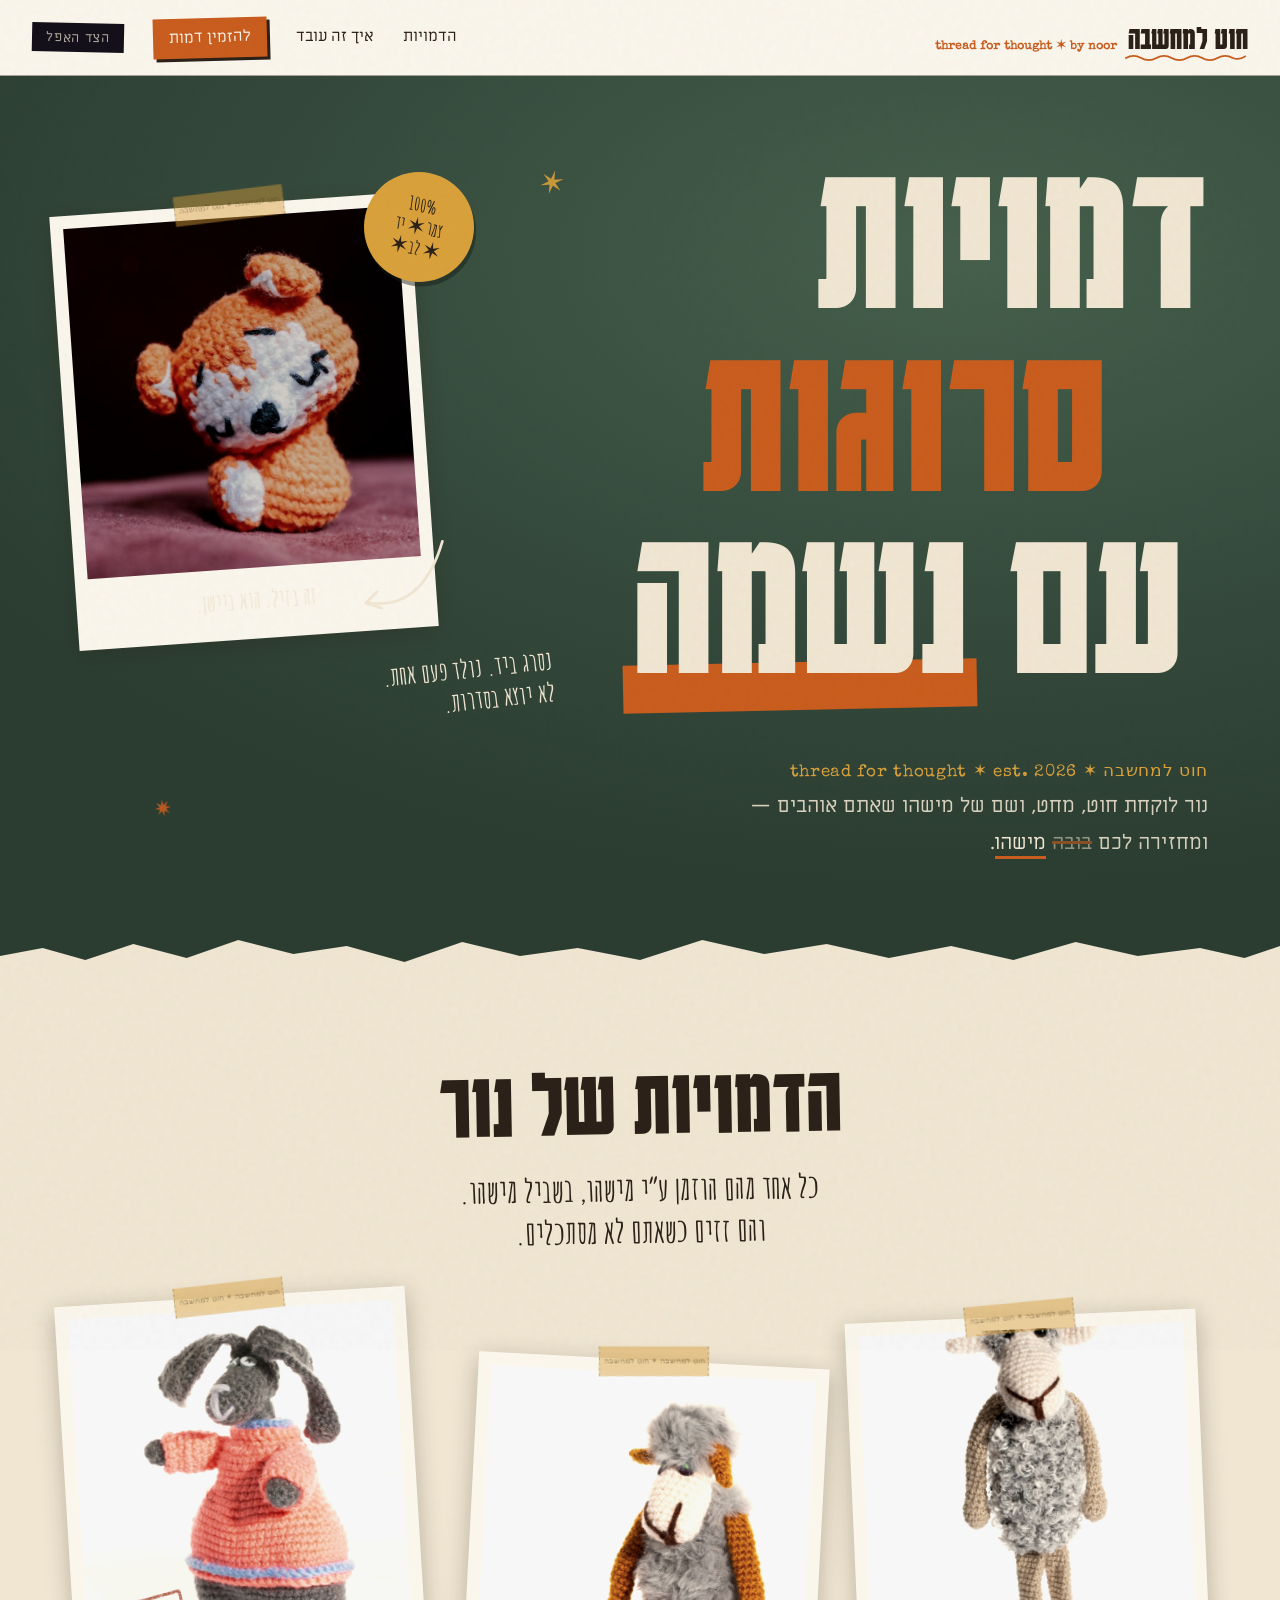
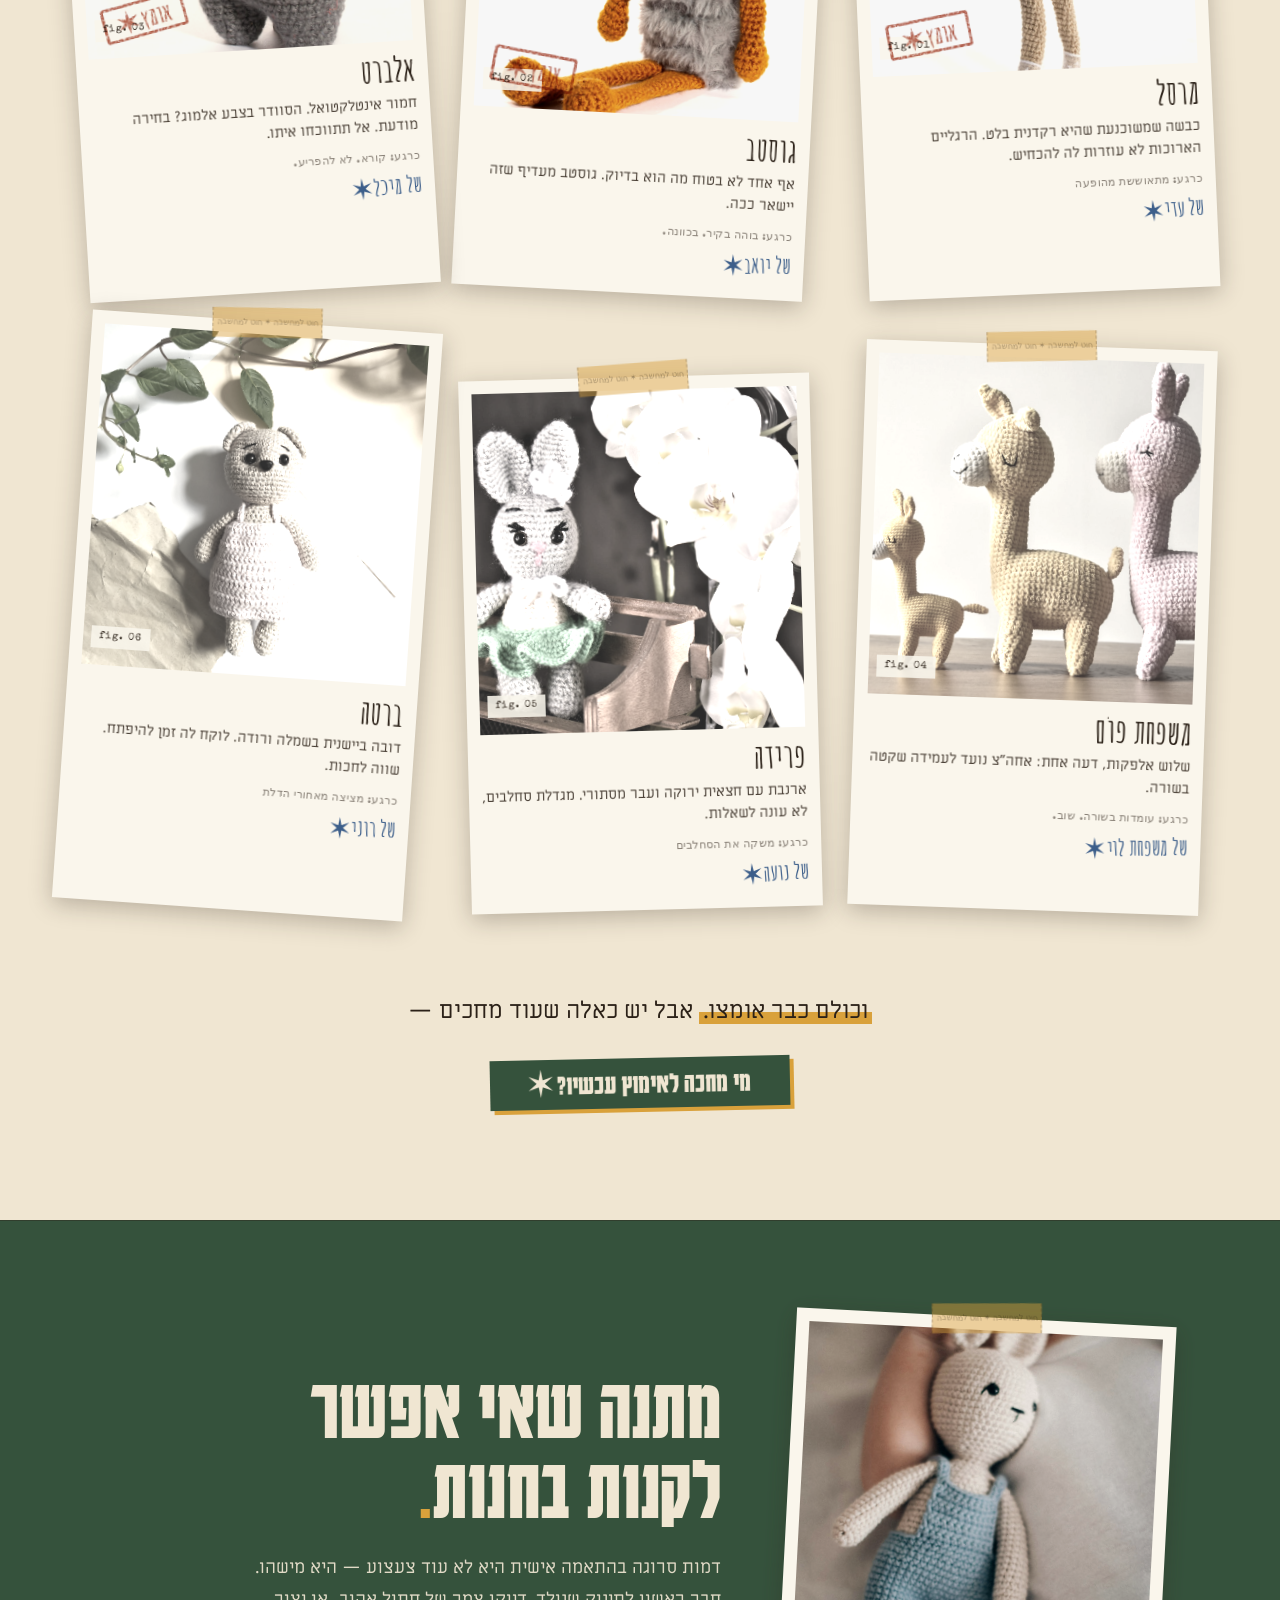
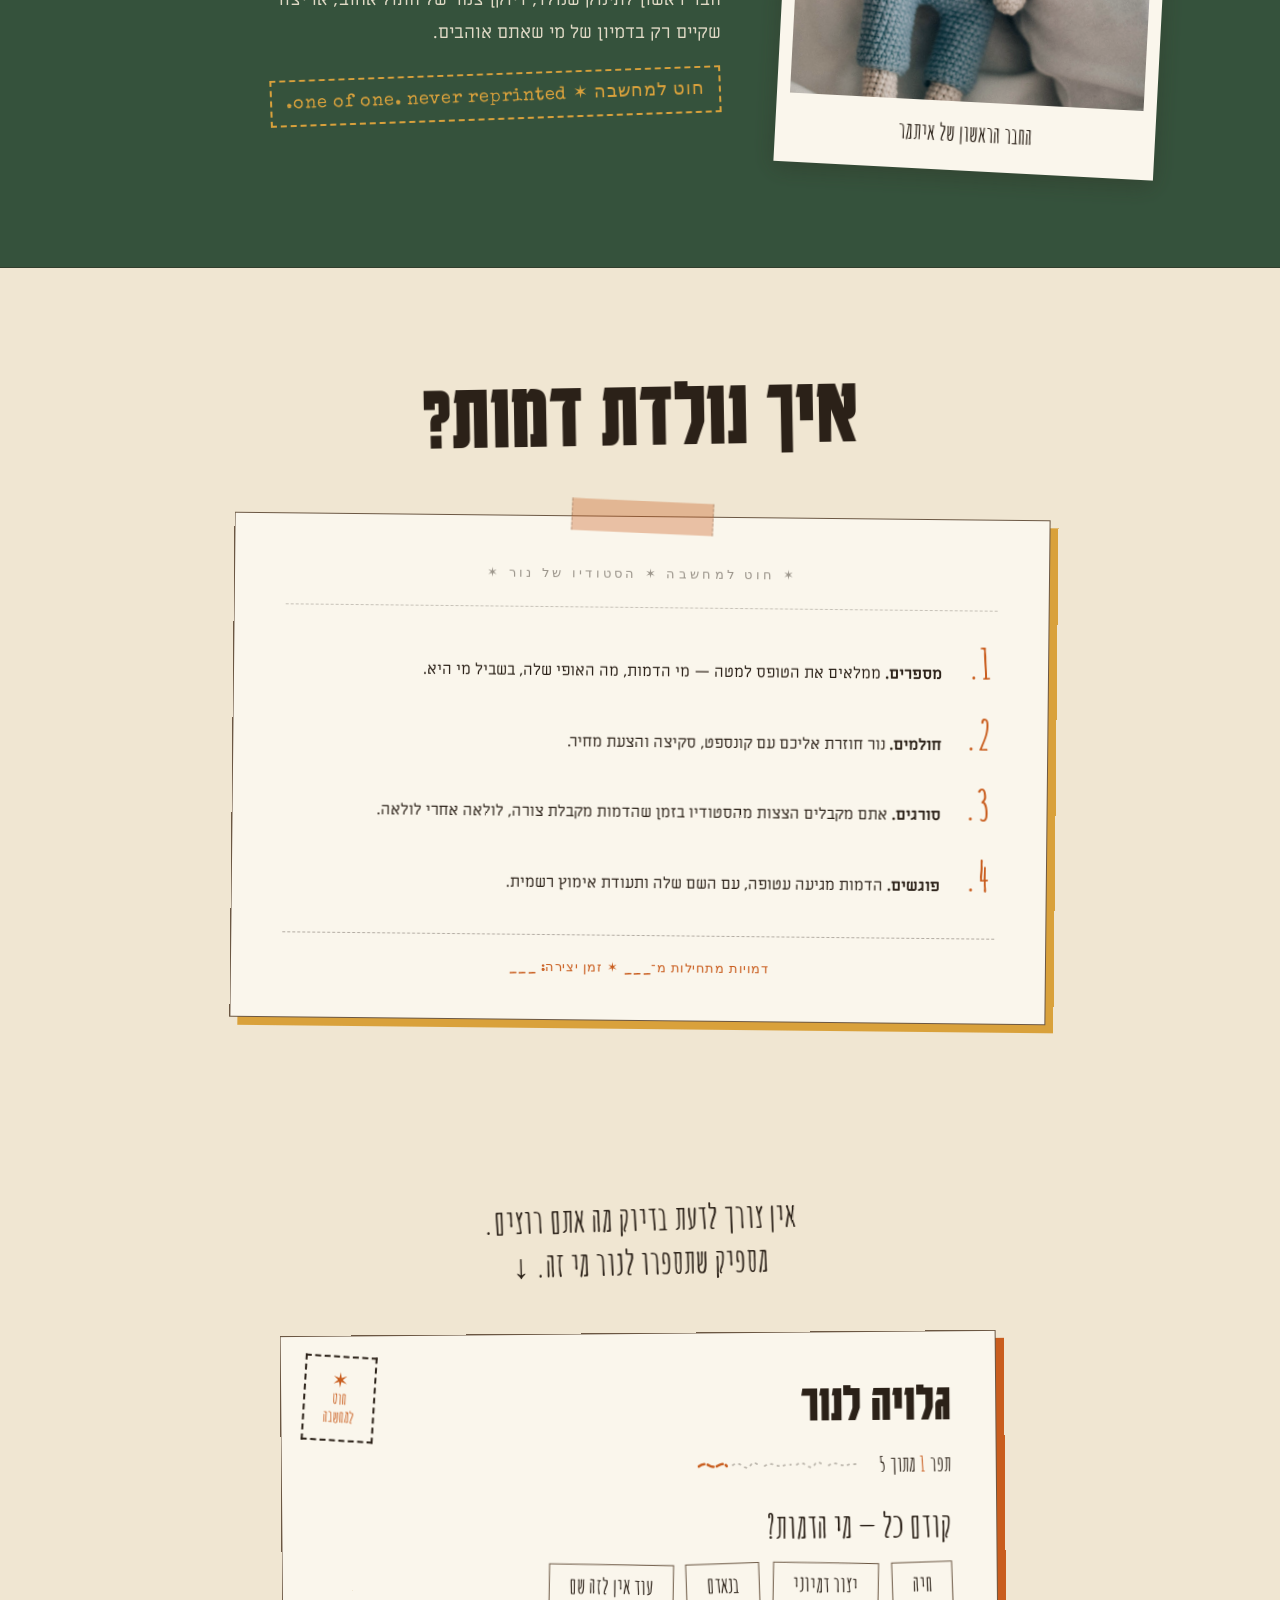
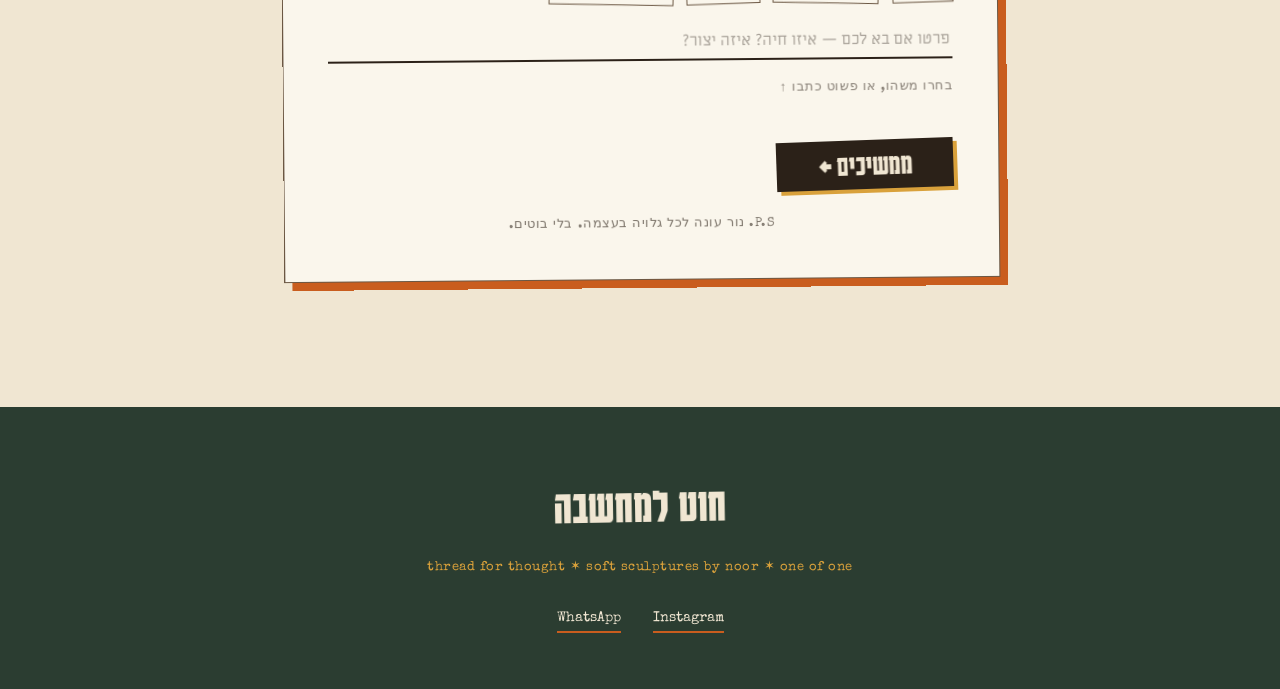
==== index.html @ 96e0bf55 "הצד האפל של נור: עמוד dark.html + שער גיל + טופס החוזה + תמיכה בממשק העריכה" ====
<!DOCTYPE html>
<html lang="he" dir="rtl">
<head>
  <meta charset="UTF-8">
  <meta name="viewport" content="width=device-width, initial-scale=1.0">
  <title>חוט למחשבה ✶ דמויות סרוגות עם נשמה, מאת נור</title>
  <meta name="description" content="חוט למחשבה — הסטודיו של נור. דמויות סרוגות בהתאמה אישית; כל דמות נולדת פעם אחת בלבד.">
  <link rel="preconnect" href="https://fonts.googleapis.com">
  <link rel="preconnect" href="https://fonts.gstatic.com" crossorigin>
  <link href="https://fonts.googleapis.com/css2?family=Karantina:wght@300;400;700&family=Amatic+SC:wght@400;700&family=Miriam+Libre:wght@400;700&family=Special+Elite&display=swap" rel="stylesheet">
  <link rel="stylesheet" href="assets/css/style.css">
</head>
<body>
  <div class="grain" aria-hidden="true"></div>

  <!-- ================= NAV ================= -->
  <header class="nav">
    <a class="nav__logo" href="#top">
      <span class="nav__logo-he">חוט למחשבה
        <svg class="nav__thread" viewBox="0 0 130 12" preserveAspectRatio="none" aria-hidden="true">
          <path d="M2,6 Q10,1 18,6 T34,6 T50,6 T66,6 T82,6 T98,6 T114,6 Q121,9 127,4" fill="none"/>
        </svg>
      </span>
      <span class="nav__logo-en">thread for thought ✶ by noor</span>
    </a>
    <nav class="nav__links">
      <a href="#characters">הדמויות</a>
      <a href="#process">איך זה עובד</a>
      <a href="#create" class="nav__cta">להזמין דמות</a>
      <button class="nav__darkside" type="button" id="darkOpen" title="הצד האפל">הצד האפל</button>
    </nav>
  </header>

  <!-- ================= HERO ================= -->
  <section class="hero" id="top">
    <h1 class="hero__title">
      <span class="hero__line1">דמויות</span>
      <span class="hero__line2">סרוגות</span>
      <span class="hero__line3">עם <mark>נשמה</mark></span>
    </h1>

    <figure class="polaroid hero__polaroid" style="--r:-4deg">
      <span class="tape" aria-hidden="true"></span>
      <img src="assets/img/hero-main.jpg" alt="יצור סרוג כתום על רקע כהה">
      <span class="bubble hand">אל תגידו לנור שזזתי.</span>
      <figcaption class="hand">זה בזיל. הוא ביישן.</figcaption>
    </figure>

    <svg class="hero__arrow" viewBox="0 0 120 90" aria-hidden="true">
      <path d="M8,10 C30,55 60,75 100,62" fill="none"/>
      <path d="M88,52 L102,62 L86,70" fill="none"/>
    </svg>

    <p class="hero__note hand">נסרג ביד. נולד פעם אחת.<br>לא יוצא בסדרות.</p>

    <div class="sticker hero__sticker" aria-hidden="true">100%<br>צמר ✶ יד<br>✶ לב ✶</div>

    <span class="hero__star hero__star--1" aria-hidden="true">✶</span>
    <span class="hero__star hero__star--2" aria-hidden="true">✷</span>

    <p class="hero__manifest">
      <span class="typewriter">חוט למחשבה ✶ thread for thought ✶ est. 2026</span><br>
      נור לוקחת חוט, מחט, ושם של מישהו שאתם אוהבים —<br>
      ומחזירה לכם <s>בובה</s> <em>מישהו</em>.
    </p>

    <svg class="tear" viewBox="0 0 1440 44" preserveAspectRatio="none" aria-hidden="true">
      <path d="M0,44 L0,26 L48,18 L96,30 L150,14 L210,28 L268,10 L330,24 L390,16 L455,32 L520,12 L585,26 L650,18 L720,30 L790,10 L860,24 L930,14 L1000,28 L1070,16 L1140,30 L1210,12 L1280,26 L1350,18 L1400,28 L1440,16 L1440,44 Z" fill="#f0e6d2"/>
    </svg>
  </section>

  <!-- ================= CHARACTERS ================= -->
  <section class="characters" id="characters">
    <h2 class="characters__title">הדמויות של נור</h2>
    <p class="characters__intro hand">
      כל אחד מהם הוזמן ע״י מישהו, בשביל מישהו.<br>והם זזים כשאתם לא מסתכלים.
    </p>

    <div class="scrapbook" id="scrapbook"></div>

    <p class="characters__outro">
      <span class="scribble">וכולם כבר אומצו.</span> אבל יש כאלה שעוד מחכים —
    </p>
    <div class="characters__adopt-wrap">
      <button class="adopt-open" type="button" id="adoptOpen">מי מחכה לאימוץ עכשיו? ✶</button>
    </div>
  </section>

  <!-- ================= WAITING FOR ADOPTION ================= -->
  <div class="adopt" id="adoptModal" hidden>
    <div class="adopt__backdrop" data-close></div>
    <div class="adopt__panel">
      <button class="adopt__close typewriter" type="button" data-close>✕ סגירה</button>
      <h2 class="adopt__title">מחכים לאימוץ</h2>
      <p class="adopt__sub hand">שלושה שעדיין ישנים בסטודיו של נור.<br>כל אחד מחכה לשם שייכתב עליו בעט כחול.</p>

      <div class="adopt__grid" id="adoptGrid"></div>
      <p class="adopt__ps typewriter">האימוץ דרך וואטסאפ — נור תספר לכם הכל על מי שבחרתם.</p>
    </div>
  </div>

  <!-- ================= WHY / GREEN BLOCK ================= -->
  <section class="why">
    <div class="why__inner">
      <figure class="polaroid why__polaroid" style="--r:3deg">
        <span class="tape" aria-hidden="true"></span>
        <img src="assets/img/char-06-rabbit-baby.jpg" alt="ארנב סרוג לצד תינוק" loading="lazy">
        <figcaption class="hand">החבר הראשון של איתמר</figcaption>
      </figure>
      <div class="why__text">
        <h2>מתנה שאי אפשר<br>לקנות בחנות<span class="why__period">.</span></h2>
        <p>
          דמות סרוגה בהתאמה אישית היא לא עוד צעצוע — היא מישהו.
          חבר ראשון לתינוק שנולד, דיוקן צמר של חתול אהוב,
          או יצור שקיים רק בדמיון של מי שאתם אוהבים.
        </p>
        <p class="typewriter why__stamp">חוט למחשבה ✶ one of one. never reprinted.</p>
      </div>
    </div>
  </section>

  <!-- ================= PROCESS ================= -->
  <section class="process" id="process">
    <h2 class="process__title">איך נולדת דמות<span class="scribble-under">?</span></h2>

    <div class="note">
      <span class="note__brand typewriter">✶ חוט למחשבה ✶ הסטודיו של נור ✶</span>
      <ol class="note__list">
        <li>
          <span class="note__num hand">1.</span>
          <div><strong>מספרים.</strong> ממלאים את הטופס למטה — מי הדמות, מה האופי שלה, בשביל מי היא.</div>
        </li>
        <li>
          <span class="note__num hand">2.</span>
          <div><strong>חולמים.</strong> נור חוזרת אליכם עם קונספט, סקיצה והצעת מחיר.</div>
        </li>
        <li>
          <span class="note__num hand">3.</span>
          <div><strong>סורגים.</strong> אתם מקבלים הצצות מהסטודיו בזמן שהדמות מקבלת צורה, לולאה אחרי לולאה.</div>
        </li>
        <li>
          <span class="note__num hand">4.</span>
          <div><strong>פוגשים.</strong> הדמות מגיעה עטופה, עם השם שלה ותעודת אימוץ רשמית.</div>
        </li>
      </ol>
      <!-- TODO: לאשר מול נור — מחיר התחלתי, זמן יצירה -->
      <p class="note__footer typewriter">דמויות מתחילות מ־<strong id="priceFrom">___</strong> ✶ זמן יצירה: <strong id="leadTime">___</strong></p>
    </div>
  </section>

  <!-- ================= CREATE / POSTCARD FORM ================= -->
  <section class="create" id="create">
    <p class="create__intro hand">אין צורך לדעת בדיוק מה אתם רוצים.<br>מספיק שתספרו לנור מי זה. ↓</p>

    <form class="postcard" name="custom-order" id="orderForm">
      <div class="postcard__stamp" aria-hidden="true">✶<br>חוט<br>למחשבה</div>
      <h2 class="postcard__title">גלויה לנור</h2>

      <div class="postcard__progress">
        <span class="postcard__steplabel hand">תפר <b id="stepNum">1</b> מתוך 5</span>
        <svg class="seam" id="seam" viewBox="0 0 170 14" aria-hidden="true">
          <path class="done" d="M6,8 Q11,4 16,7 T26,7 T34,8"/>
          <path d="M40,7 Q45,4 50,8 T58,7 T66,8"/>
          <path d="M72,8 Q77,5 82,7 T90,8 T98,7"/>
          <path d="M104,7 Q109,4 114,8 T122,7 T130,8"/>
          <path d="M136,8 Q141,5 146,7 T154,8 T164,7"/>
        </svg>
      </div>

      <!-- step 1 -->
      <div class="step is-active" data-step="1">
        <h3 class="step__q hand">קודם כל — מי הדמות?</h3>
        <div class="chips" id="whoChips">
          <button type="button" class="chip" data-value="חיה">חיה</button>
          <button type="button" class="chip" data-value="יצור דמיוני">יצור דמיוני</button>
          <button type="button" class="chip" data-value="בנאדם">בנאדם</button>
          <button type="button" class="chip" data-value="עוד אין לזה שם">עוד אין לזה שם</button>
        </div>
        <input type="text" id="whoDetail" placeholder="פרטו אם בא לכם — איזו חיה? איזה יצור?">
        <p class="step__hint typewriter" id="hint1">בחרו משהו, או פשוט כתבו ↑</p>
      </div>

      <!-- step 2 -->
      <div class="step" data-step="2">
        <h3 class="step__q hand">עכשיו האופי. מה הסיפור שלה?</h3>
        <textarea id="character" rows="4" placeholder="למשל: ינשוף עם נדודי שינה שאוהב קפה קר. או: גרסת צמר של החתולה שלנו, כולל הכתם על האוזן."></textarea>
        <div class="weird">
          <label class="weird__label hand" for="weirdRange">מדד המוזרות: <output id="weirdOut">5</output>/10</label>
          <div class="weird__row">
            <span class="typewriter">שפויה לגמרי</span>
            <input type="range" id="weirdRange" min="1" max="10" value="5">
            <span class="typewriter">מוזרה להפליא</span>
          </div>
        </div>
        <p class="step__hint typewriter" id="hint2">שתי מילים מספיקות. נור תשאל את השאר.</p>
      </div>

      <!-- step 3 -->
      <div class="step" data-step="3">
        <h3 class="step__q hand">בשביל מי זה?</h3>
        <div class="chips" id="forChips">
          <button type="button" class="chip" data-value="מתנה">מתנה</button>
          <button type="button" class="chip" data-value="בשבילי">בשבילי</button>
          <button type="button" class="chip" data-value="לילד או ילדה">לילד.ה</button>
          <button type="button" class="chip" data-value="זה סוד">זה סוד ✶</button>
        </div>
        <label class="step__sublabel hand" for="deadline">יש תאריך יעד?</label>
        <input type="text" id="deadline" placeholder="יום הולדת? לידה מתקרבת? (לא חובה)">
      </div>

      <!-- step 4 -->
      <div class="step" data-step="4">
        <h3 class="step__q hand">ולפני שחותמים — מי אתם?</h3>
        <div class="postcard__row">
          <label class="step__sublabel hand" for="name">השם שלכם
            <input type="text" id="name" placeholder="...">
          </label>
          <label class="step__sublabel hand" for="contact">טלפון או אימייל
            <input type="text" id="contact" placeholder="...">
          </label>
        </div>
        <p class="step__hint typewriter" id="hint4">רק כדי שנור תדע למי לחזור.</p>
      </div>

      <!-- step 5 — the letter -->
      <div class="step" data-step="5">
        <h3 class="step__q hand">הנה הגלויה שלכם. מוכנה למשלוח:</h3>
        <blockquote class="letter hand" id="letter"></blockquote>
      </div>

      <div class="postcard__nav">
        <button type="button" class="postcard__back" id="backBtn" hidden>→ רגע, אחורה</button>
        <button type="submit" class="postcard__send" id="nextBtn">ממשיכים ←</button>
      </div>
      <p class="postcard__ps typewriter">P.S. נור עונה לכל גלויה בעצמה. בלי בוטים.</p>
    </form>
  </section>

  <!-- ================= FOOTER ================= -->
  <footer class="footer">
    <span class="footer__logo">חוט למחשבה</span>
    <p class="footer__line typewriter">thread for thought ✶ soft sculptures by noor ✶ one of one</p>
    <div class="footer__links">
      <!-- TODO: לעדכן קישור אינסטגרם אמיתי -->
      <a href="#" id="igLink" target="_blank" rel="noopener">Instagram</a>
      <a href="#" id="waLink" target="_blank" rel="noopener">WhatsApp</a>
    </div>
  </footer>

  <!-- ================= THE DARK GATE ================= -->
  <div class="gate" id="darkGate" hidden>
    <div class="gate__backdrop" data-gate-close></div>
    <div class="gate__card">
      <span class="gate__stamp hand" aria-hidden="true">אזהרה ✶</span>
      <h2 class="gate__title">הצד האפל של נור</h2>
      <p class="gate__text">מעבר לדלת הזאת, הבובות לא מחכות לאימוץ.<br>הן מחכות לכם.</p>
      <p class="gate__q typewriter">בני 18 ומעלה בלבד. מוכנים להיחשף?</p>
      <div class="gate__btns">
        <button class="gate__yes" type="button" id="gateYes">אני מעל 18. אני מוכנ.ה ✶</button>
        <button class="gate__no typewriter" type="button" data-gate-close>לא. תחזירו אותי לאור</button>
      </div>
    </div>
  </div>

  <script src="assets/data/content.js"></script>
  <script src="assets/js/main.js"></script>
</body>
</html>
---- assets/css/style.css ----
/* ============================================================
   נור ✶ NOOR — the studio scrapbook
   Aesthetic: recycled paper, polaroids + tape, handwriting,
   typewriter stamps, giant poster type. Nothing corporate.
   ============================================================ */

:root {
  --paper: #f0e6d2;        /* warm recycled paper */
  --paper-dark: #e6d9bf;
  --ink: #2b2118;          /* warm dark brown ink */
  --orange: #c95d1e;       /* burnt orange */
  --mustard: #d9a13b;
  --green: #35523c;        /* bottle green */
  --white: #faf6ec;        /* polaroid white */
  --night: #34493b;        /* deep bottle green — dark sections, no brown */
  --night-deep: #2b3d31;   /* edges of the dark */
  --ink-line: rgba(43, 33, 24, 0.4);  /* soft borders instead of hard ink */
  --stamp-red: #a8442e;    /* rubber stamp ink */

  --display: 'Karantina', cursive;       /* giant condensed poster type */
  --hand: 'Amatic SC', cursive;          /* handwriting (Hebrew!) */
  --body: 'Miriam Libre', serif;         /* literary body */
  --type: 'Special Elite', monospace;    /* typewriter (latin) */
}

* { margin: 0; padding: 0; box-sizing: border-box; }

html { scroll-behavior: smooth; overflow-x: clip; }

body {
  background: var(--paper);
  color: var(--ink);
  font-family: var(--body);
  line-height: 1.75;
  overflow-x: clip;
}

::selection { background: var(--mustard); color: var(--ink); }

img { display: block; max-width: 100%; }

/* paper grain over everything */
.grain {
  position: fixed; inset: -50%;
  z-index: 99; pointer-events: none;
  background-image: url("data:image/svg+xml,%3Csvg viewBox='0 0 300 300' xmlns='http://www.w3.org/2000/svg'%3E%3Cfilter id='n'%3E%3CfeTurbulence type='fractalNoise' baseFrequency='0.9' numOctaves='2'/%3E%3C/filter%3E%3Crect width='100%25' height='100%25' filter='url(%23n)' opacity='0.5'/%3E%3C/svg%3E");
  opacity: 0.10;
  mix-blend-mode: multiply;
}

/* ---------- type helpers ---------- */

.hand { font-family: var(--hand); font-weight: 700; }
.typewriter { font-family: var(--type); font-size: 0.82em; letter-spacing: 0.04em; }

.scribble { background: linear-gradient(transparent 55%, var(--mustard) 55%, var(--mustard) 92%, transparent 92%); padding: 0 0.15em; }

/* ---------- nav ---------- */

.nav {
  display: flex; justify-content: space-between; align-items: center;
  padding: 1.1rem 2rem;
  background: var(--white);
  border-bottom: 1.5px solid var(--ink-line);
  position: sticky; top: 0; z-index: 50;
}
.nav__logo {
  font-family: var(--display);
  font-weight: 700;
  font-size: 2.1rem;
  line-height: 1;
  color: var(--ink);
  text-decoration: none;
  display: flex; align-items: baseline; gap: 0.7rem;
}
.nav__logo-he { position: relative; display: inline-block; }
.nav__thread {
  /* a loose yarn thread under the name */
  position: absolute;
  right: 0; left: -4px;
  bottom: -9px;
  width: calc(100% + 4px); height: 10px;
}
.nav__thread path {
  stroke: var(--orange);
  stroke-width: 2;
  stroke-linecap: round;
}
.nav__logo-en {
  font-family: var(--type);
  font-size: 0.72rem;
  color: var(--orange);
}
.nav__links { display: flex; gap: 1.8rem; align-items: center; }
.nav__links a {
  color: var(--ink); text-decoration: none;
  font-size: 1rem;
  border-bottom: 2px solid transparent;
}
.nav__links a:hover { border-bottom-color: var(--orange); }
.nav__cta {
  background: var(--orange);
  color: var(--white) !important;
  padding: 0.3rem 1rem;
  transform: rotate(-1.5deg);
  box-shadow: 3px 3px 0 var(--ink);
  transition: transform 0.15s, box-shadow 0.15s;
}
.nav__cta:hover {
  transform: rotate(-1.5deg) translate(-2px, -2px);
  box-shadow: 5px 5px 0 var(--ink);
  border-bottom-color: transparent !important;
}

/* the door to the dark side — quiet, but you notice it */
.nav__darkside {
  font-family: var(--body);
  font-size: 0.85rem;
  background: #14101a;
  color: rgba(207, 199, 184, 0.85);
  border: none;
  padding: 0.35rem 0.9rem;
  cursor: pointer;
  transform: rotate(1.2deg);
  letter-spacing: 0.05em;
  transition: color 0.4s, box-shadow 0.4s, transform 0.15s;
}
.nav__darkside:hover {
  color: #fff;
  box-shadow: 0 0 18px rgba(163, 44, 34, 0.5);
  transform: rotate(1.2deg) translateY(-1px);
}

/* ---------- the dark gate ---------- */

.gate { position: fixed; inset: 0; z-index: 200; }
.gate__backdrop { position: absolute; inset: 0; background: rgba(5, 4, 7, 0.93); cursor: pointer; }
.gate__card {
  position: relative;
  max-width: 480px;
  margin: 14vh auto 0;
  background: #141018;
  border: 1.5px solid #a32c22;
  padding: 2.8rem 2.4rem 2.2rem;
  text-align: center;
  transform: rotate(-0.6deg);
  box-shadow: 0 0 60px rgba(163, 44, 34, 0.25);
}
.gate__stamp {
  position: absolute;
  top: -1.2rem; right: 1.2rem;
  transform: rotate(-7deg);
  font-size: 1.5rem;
  line-height: 1;
  color: #a32c22;
  border: 3px solid #a32c22;
  border-radius: 3px;
  padding: 0.15em 0.5em 0.1em;
  background: #141018;
}
.gate__title {
  font-family: var(--display);
  font-weight: 700;
  font-size: 3rem;
  line-height: 1;
  color: #cfc7b8;
}
.gate__text { margin-top: 1rem; font-size: 1.05rem; color: #877f72; }
.gate__q { margin-top: 1.4rem; color: #b97a3a; }
.gate__btns { margin-top: 1.8rem; display: flex; flex-direction: column; gap: 0.9rem; align-items: center; }
.gate__yes {
  font-family: var(--display);
  font-weight: 700;
  font-size: 1.6rem;
  color: #cfc7b8;
  background: #7e1d1d;
  border: none;
  cursor: pointer;
  padding: 0.5rem 2rem;
  transform: rotate(-1deg);
  transition: background 0.3s;
}
.gate__yes:hover { background: #a32c22; }
.gate__no {
  background: none;
  border: none;
  color: #877f72;
  cursor: pointer;
  border-bottom: 1px dashed #877f72;
}
.gate__no:hover { color: #cfc7b8; }

/* ---------- hero ---------- */

.hero {
  position: relative;
  padding: 4rem max(2rem, calc((100vw - 1200px) / 2 + 2rem)) 7rem;
  /* dusk in the studio: warm glow top-right, deep green in the corners */
  background:
    radial-gradient(ellipse 90% 70% at 75% 20%, #46604c 0%, var(--night) 60%, var(--night-deep) 100%);
  color: var(--paper);
}
.hero__title {
  font-family: var(--display);
  font-weight: 700;
  line-height: 0.84;
  font-size: clamp(5.5rem, 17vw, 15rem);
  text-transform: none;
  position: relative;
  z-index: 2;
  color: var(--paper);
}
.hero__title span { display: block; }
.hero__line2 { margin-inline-start: 8vw; color: var(--orange); }
.hero__line3 { margin-inline-start: 2vw; }
.hero__title mark {
  background: none;
  color: var(--paper);
  position: relative;
  white-space: nowrap;
}
.hero__title mark::after {
  /* rough brush stroke under the word instead of a highlight block */
  content: '';
  position: absolute;
  inset: 80% -3% -2% -3%;
  background: var(--orange);
  z-index: -1;
  transform: rotate(-1.2deg);
}

/* double class beats .polaroid's own position:relative */
.polaroid.hero__polaroid {
  position: absolute;
  top: 8rem;
  left: 5%;
  width: min(360px, 38vw);
  z-index: 1;
}
.hero__polaroid .hand { font-size: 1.5rem; text-align: center; }

.hero__arrow {
  position: absolute;
  left: 27%;
  top: 29rem;
  width: 110px;
  z-index: 3;
  transform: scaleX(-1) rotate(10deg);
}
.hero__arrow path {
  stroke: var(--paper);
  stroke-width: 3;
  stroke-linecap: round;
  stroke-linejoin: round;
}

.hero__note {
  position: absolute;
  left: 30%;
  top: 36rem;
  font-size: 1.6rem;
  line-height: 1.25;
  transform: rotate(-6deg);
  z-index: 3;
}

.sticker {
  font-family: var(--hand);
  font-weight: 700;
  font-size: 1.15rem;
  line-height: 1.15;
  text-align: center;
  width: 110px; height: 110px;
  border-radius: 50%;
  background: var(--mustard);
  color: var(--ink);
  display: flex; align-items: center; justify-content: center;
  transform: rotate(12deg);
  box-shadow: 3px 4px 0 rgba(20, 28, 22, 0.45);
}
.hero__sticker {
  position: absolute;
  top: 6rem;
  left: calc(5% + 300px);
  z-index: 4; /* stuck on the polaroid's corner */
}

.hero__manifest {
  margin-top: 4rem;
  max-width: 34rem;
  font-size: 1.3rem;
  position: relative;
  z-index: 2;
  color: rgba(240, 230, 210, 0.88);
}
.hero__manifest .typewriter { color: var(--mustard); }
.hero__manifest em { font-style: normal; color: var(--paper); border-bottom: 3px solid var(--orange); }
.hero__manifest s {
  /* the crossed-out word — zine correction */
  text-decoration-color: var(--orange);
  text-decoration-thickness: 3px;
  opacity: 0.6;
}

.hero__star {
  position: absolute;
  font-size: 2rem;
  color: var(--mustard);
  z-index: 1;
  opacity: 0.9;
}
.hero__star--1 { top: 5rem; left: 42%; transform: rotate(15deg); }
.hero__star--2 { bottom: 9rem; left: 12%; font-size: 1.4rem; color: var(--orange); transform: rotate(-10deg); }

/* torn paper edge into the next section */
.tear {
  position: absolute;
  bottom: -1px; right: 0; left: 0;
  width: 100%; height: 44px;
  display: block;
}

/* ---------- polaroid ---------- */

.polaroid {
  --r: 0deg;
  background: var(--white);
  padding: 0.8rem 0.8rem 1.1rem;
  box-shadow: 0 6px 22px rgba(43, 33, 24, 0.28);
  transform: rotate(var(--r));
  transition: transform 0.25s ease, box-shadow 0.25s ease;
  position: relative;
}
.polaroid:hover {
  transform: rotate(0deg) scale(1.025);
  box-shadow: 0 14px 34px rgba(43, 33, 24, 0.35);
  z-index: 5;
}
.polaroid img {
  width: 100%;
  aspect-ratio: 1 / 1.05;
  object-fit: cover;
  /* undeveloped polaroid — overexposed and pale until scrolled into view */
  filter: sepia(0.35) saturate(0.35) contrast(0.78) brightness(1.45);
  transition: filter 1.1s ease;
}
.polaroid.is-developed img {
  /* developed: the faded film look */
  filter: sepia(0.18) saturate(0.85) contrast(1.06) brightness(0.97);
}
.polaroid.is-developed:hover img {
  /* light falls on it — the character wakes up in full color */
  filter: none;
  transition: filter 0.45s ease;
}
.tape {
  position: absolute;
  top: -14px; right: 50%;
  transform: translateX(50%) rotate(-3deg);
  width: 110px; height: 30px;
  background: rgba(217, 161, 59, 0.45);
  border-inline: 1px dashed rgba(43, 33, 24, 0.25);
  z-index: 6;
  /* branded packing tape, like a real studio */
  overflow: hidden;
  font-family: var(--type);
  font-size: 0.5rem;
  line-height: 30px;
  text-align: center;
  white-space: nowrap;
  color: rgba(43, 33, 24, 0.35);
}
.tape::after { content: 'חוט למחשבה ✶ חוט למחשבה'; }
.polaroid figcaption { padding-top: 0.7rem; position: relative; }

/* museum specimen label, stuck on the photo's top corner */
.polaroid__fig {
  position: absolute;
  top: calc(-0.7rem - 28px); /* climbs onto the photo */
  left: 0.5rem;
  background: rgba(250, 246, 236, 0.88);
  color: var(--ink);
  font-size: 0.62rem !important;
  padding: 2px 8px;
  letter-spacing: 0.1em;
}

/* the adopted-stamp slams down only after the photo develops */
.polaroid .stamp { opacity: 0; }
.polaroid.is-developed .stamp {
  animation: stampIn 0.45s cubic-bezier(0.3, 0, 0.2, 1) 0.85s both;
}
@keyframes stampIn {
  0%   { opacity: 0;    transform: rotate(var(--sr)) scale(1.6); }
  12%  { opacity: 1;    transform: rotate(var(--sr)) scale(1.45); } /* contact */
  45%  {                transform: rotate(var(--sr)) scale(0.93); } /* pressed into the paper */
  70%  {                transform: rotate(var(--sr)) scale(1.03); }
  100% { opacity: 0.85; transform: rotate(var(--sr)) scale(1); }
}

/* the polaroid flinches under the blow — only ones that get stamped */
.polaroid.is-developed:has(.stamp) {
  animation: stampImpact 0.3s ease-out 0.98s;
}
@keyframes stampImpact {
  35% { transform: rotate(var(--r)) translateY(2.5px) scale(0.99); }
}

/* rubber stamp — inked by hand, slightly drunk angle */
.stamp {
  --sr: -8deg;
  position: absolute;
  top: -3.6rem;
  left: 1rem;
  transform: rotate(var(--sr));
  font-size: 1.5rem;
  line-height: 1;
  color: var(--stamp-red);
  border: 3px solid var(--stamp-red);
  border-radius: 3px;
  padding: 0.15em 0.5em 0.1em;
  opacity: 0.85;
  mix-blend-mode: multiply;
  z-index: 4;
  pointer-events: none;
  /* uneven ink — patchy like a real rubber stamp */
  text-shadow: 0 0 0.6px currentColor;
  -webkit-mask-image: url("data:image/svg+xml,%3Csvg xmlns='http://www.w3.org/2000/svg' viewBox='0 0 100 100'%3E%3Cfilter id='i'%3E%3CfeTurbulence type='fractalNoise' baseFrequency='0.55' numOctaves='2'/%3E%3CfeComponentTransfer%3E%3CfeFuncA type='linear' slope='2.4' intercept='-0.35'/%3E%3C/feComponentTransfer%3E%3C/filter%3E%3Crect width='100%25' height='100%25' fill='%23fff' filter='url(%23i)'/%3E%3C/svg%3E");
  mask-image: url("data:image/svg+xml,%3Csvg xmlns='http://www.w3.org/2000/svg' viewBox='0 0 100 100'%3E%3Cfilter id='i'%3E%3CfeTurbulence type='fractalNoise' baseFrequency='0.55' numOctaves='2'/%3E%3CfeComponentTransfer%3E%3CfeFuncA type='linear' slope='2.4' intercept='-0.35'/%3E%3C/feComponentTransfer%3E%3C/filter%3E%3Crect width='100%25' height='100%25' fill='%23fff' filter='url(%23i)'/%3E%3C/svg%3E");
  -webkit-mask-size: 130px 130px;
  mask-size: 130px 130px;
}
.polaroid__name {
  display: block;
  font-size: 2.1rem;
  line-height: 1;
}
.polaroid__story {
  display: block;
  font-size: 0.92rem;
  line-height: 1.55;
  margin-top: 0.4rem;
  color: rgba(43, 33, 24, 0.85);
}
/* "currently:" — proof of an ongoing secret life */
.polaroid__status {
  display: block;
  margin-top: 0.6rem;
  color: rgba(43, 33, 24, 0.55);
  font-size: 0.7rem;
}

/* the owner's name, signed in ballpoint like a kid on a toy */
.polaroid__owner {
  display: inline-block;
  margin-top: 0.4rem;
  font-size: 1.4rem;
  line-height: 1;
  color: #3c5e8a;
  transform: rotate(-3deg);
}

/* a thought bubble — they talk when you catch them */
.bubble {
  position: absolute;
  top: 1.5rem;
  right: 1.2rem;
  max-width: 72%;
  background: var(--white);
  border: 1.5px solid #6b5743;
  border-radius: 14px;
  padding: 0.55rem 0.9rem 0.4rem;
  font-size: 1.3rem;
  line-height: 1.1;
  color: var(--ink);
  opacity: 0;
  transform: rotate(-2deg) translateY(7px);
  transition: opacity 0.3s ease 0.1s, transform 0.3s ease 0.1s;
  z-index: 7;
  pointer-events: none;
}
.bubble::after {
  /* thought dot trailing toward the character */
  content: '';
  position: absolute;
  bottom: -10px;
  right: 1.4rem;
  width: 9px; height: 9px;
  background: var(--white);
  border: 1.5px solid #6b5743;
  border-radius: 50%;
}
.polaroid:hover .bubble { opacity: 1; transform: rotate(-2deg) translateY(0); }

/* ---------- characters / scrapbook ---------- */

.characters { padding: 5rem 2rem 7rem; max-width: 1200px; margin: 0 auto; }

.characters__title {
  font-family: var(--display);
  font-weight: 700;
  font-size: clamp(3.2rem, 8vw, 6rem);
  line-height: 1;
  text-align: center;
  margin-bottom: 1.2rem;
  transform: rotate(-1deg);
}

.characters__intro {
  text-align: center;
  font-size: 2rem;
  line-height: 1.3;
  margin-bottom: 4rem;
  transform: rotate(-1deg);
}

.scrapbook {
  display: grid;
  grid-template-columns: repeat(3, 1fr);
  gap: 3.2rem 2.6rem;
}
/* irregular rhythm — like photos pinned by hand */
.scrapbook .polaroid:nth-child(2) { margin-top: 2.8rem; }
.scrapbook .polaroid:nth-child(3) { margin-top: -1.2rem; }
.scrapbook .polaroid:nth-child(5) { margin-top: 2rem; }
.scrapbook .polaroid:nth-child(6) { margin-top: -1.5rem; }

.characters__outro {
  margin-top: 5rem;
  text-align: center;
  font-size: 1.5rem;
}

.characters__adopt-wrap { text-align: center; margin-top: 1.6rem; }
.adopt-open {
  font-family: var(--display);
  font-weight: 700;
  font-size: 1.8rem;
  background: var(--green);
  color: var(--paper);
  border: none;
  padding: 0.5rem 2.4rem;
  cursor: pointer;
  transform: rotate(-1.2deg);
  box-shadow: 4px 4px 0 var(--mustard);
  transition: transform 0.15s, box-shadow 0.15s;
}
.adopt-open:hover {
  transform: rotate(-1.2deg) translate(-2px, -2px);
  box-shadow: 6px 6px 0 var(--mustard);
}

/* ---------- waiting-for-adoption overlay ---------- */

.adopt { position: fixed; inset: 0; z-index: 90; }
.adopt__backdrop {
  position: absolute; inset: 0;
  background: rgba(43, 61, 49, 0.88); /* deep green dusk */
}
.adopt__panel {
  position: relative;
  max-width: 1060px;
  max-height: 88vh;
  overflow-y: auto;
  margin: 5vh auto;
  background: var(--paper);
  border: 1.5px solid #6b5743;
  box-shadow: 10px 10px 0 rgba(20, 28, 22, 0.5);
  padding: 3rem 3rem 2.4rem;
  transform: rotate(-0.4deg);
}
.adopt__close {
  position: absolute;
  top: 1.2rem; left: 1.4rem;
  background: none; border: none;
  color: rgba(43, 33, 24, 0.6);
  cursor: pointer;
  font-size: 0.85rem;
}
.adopt__close:hover { color: var(--ink); }
.adopt__title {
  font-family: var(--display);
  font-weight: 700;
  font-size: clamp(2.6rem, 6vw, 4.2rem);
  line-height: 1;
  text-align: center;
}
.adopt__sub {
  text-align: center;
  font-size: 1.7rem;
  line-height: 1.25;
  margin: 0.8rem 0 2.4rem;
  transform: rotate(-0.8deg);
}
.adopt__grid {
  display: grid;
  grid-template-columns: repeat(3, 1fr);
  gap: 2.2rem;
}
.adopt__btn {
  display: inline-block;
  margin-top: 0.8rem;
  font-family: var(--hand);
  font-weight: 700;
  font-size: 1.3rem;
  line-height: 1;
  color: var(--paper);
  background: var(--orange);
  text-decoration: none;
  padding: 0.4em 0.9em 0.3em;
  transform: rotate(-1deg);
  box-shadow: 3px 3px 0 var(--ink);
  transition: transform 0.15s, box-shadow 0.15s;
}
.adopt__btn:hover {
  transform: rotate(-1deg) translate(-2px, -2px);
  box-shadow: 5px 5px 0 var(--ink);
}
.adopt__ps { text-align: center; margin-top: 2.2rem; color: rgba(43, 33, 24, 0.6); }

/* waiting stamp — green, hopeful, not yet red */
.stamp--wait { color: var(--green); border-color: var(--green); }

/* ---------- why / green block ---------- */

.why {
  background: var(--green);
  color: var(--paper);
  border-block: 1.5px solid var(--ink-line);
  padding: 6rem 2rem;
}
.why__inner {
  max-width: 1050px;
  margin: 0 auto;
  display: grid;
  grid-template-columns: minmax(260px, 380px) 1fr;
  gap: 4rem;
  align-items: center;
}
.why__polaroid .hand { font-size: 1.45rem; text-align: center; color: var(--ink); }
.why__text h2 {
  font-family: var(--display);
  font-weight: 700;
  font-size: clamp(3rem, 7vw, 5.5rem);
  line-height: 0.9;
}
.why__period { color: var(--mustard); }
.why__text p {
  margin-top: 1.6rem;
  font-size: 1.15rem;
  max-width: 30rem;
  color: rgba(240, 230, 210, 0.92);
}
.why__stamp {
  display: inline-block;
  color: var(--mustard) !important;
  border: 2px dashed var(--mustard);
  padding: 0.35rem 0.9rem;
  transform: rotate(-2deg);
}

/* ---------- process / note ---------- */

.process { padding: 6rem 2rem; max-width: 880px; margin: 0 auto; }

.process__title {
  font-family: var(--display);
  font-weight: 700;
  font-size: clamp(3.2rem, 8vw, 6rem);
  line-height: 1;
  text-align: center;
  margin-bottom: 3.5rem;
  transform: rotate(-1deg);
}

.note {
  background: var(--white);
  border: 1.5px solid #6b5743;
  box-shadow: 8px 8px 0 var(--mustard);
  padding: 3rem 3.2rem 2.4rem;
  transform: rotate(0.6deg);
  position: relative;
}
.note::before {
  /* tape on the note */
  content: '';
  position: absolute;
  top: -16px; right: 50%;
  transform: translateX(50%) rotate(2deg);
  width: 140px; height: 32px;
  background: rgba(201, 93, 30, 0.35);
  border-inline: 1px dashed rgba(43, 33, 24, 0.25);
}
.note__brand {
  /* studio letterhead */
  display: block;
  text-align: center;
  letter-spacing: 0.25em;
  color: rgba(43, 33, 24, 0.45);
  margin-bottom: 2rem;
  padding-bottom: 1.2rem;
  border-bottom: 1px dashed rgba(43, 33, 24, 0.25);
}
.note__list { list-style: none; display: flex; flex-direction: column; gap: 1.6rem; }
.note__list li { display: flex; gap: 1.2rem; align-items: baseline; }
.note__num {
  font-size: 2.6rem;
  line-height: 1;
  color: var(--orange);
  min-width: 2.2rem;
  text-align: center;
}
.note__list strong { font-weight: 700; }
.note__footer {
  margin-top: 2.4rem;
  padding-top: 1.4rem;
  border-top: 1px dashed rgba(43, 33, 24, 0.35);
  text-align: center;
  color: var(--orange);
}

/* ---------- create / postcard ---------- */

.create { padding: 5rem 2rem 8rem; max-width: 780px; margin: 0 auto; }

.create__intro {
  text-align: center;
  font-size: 2.1rem;
  line-height: 1.3;
  margin-bottom: 3rem;
  transform: rotate(-1.5deg);
}

.postcard {
  background: var(--white);
  border: 1.5px solid #6b5743;
  box-shadow: 8px 8px 0 var(--orange);
  padding: 2.6rem 2.8rem;
  transform: rotate(-0.5deg);
  position: relative;
  display: flex; flex-direction: column; gap: 1.5rem;
}
.postcard__stamp {
  position: absolute;
  top: 1.2rem; left: 1.4rem;
  width: 72px; height: 86px;
  border: 2px dashed var(--ink);
  display: flex; align-items: center; justify-content: center;
  text-align: center;
  font-family: var(--hand);
  font-weight: 700;
  font-size: 1rem;
  line-height: 1.15;
  color: var(--orange);
  transform: rotate(4deg);
}
.postcard__title {
  font-family: var(--display);
  font-weight: 700;
  font-size: 3.4rem;
  line-height: 1;
}
/* ---- stitch progress ---- */
.postcard__progress {
  display: flex; align-items: center; gap: 1rem;
  margin-top: -0.4rem;
}
.postcard__steplabel { font-size: 1.3rem; color: var(--ink); }
.postcard__steplabel b { color: var(--orange); }

/* a real running stitch: pencil guide dots, sewn over with orange thread */
.seam { width: 170px; height: 14px; overflow: visible; }
.seam path {
  fill: none;
  stroke: rgba(43, 33, 24, 0.3);
  stroke-width: 1.8;
  stroke-linecap: round;
  stroke-dasharray: 1.5 5;       /* tailor's pencil marks */
}
.seam path.done {
  stroke: var(--orange);
  stroke-width: 2.6;
  stroke-dasharray: 6 3.5;       /* the thread, stitch by stitch */
  animation: sew 0.5s ease-out both;
}
@keyframes sew {
  from { clip-path: inset(-4px 0 -4px 100%); }
  to   { clip-path: inset(-4px 0 -4px 0); }
}

/* ---- steps ---- */
.step { display: none; }
.step.is-active { display: flex; flex-direction: column; gap: 1.1rem; animation: stepIn 0.45s ease both; }
@keyframes stepIn {
  from { opacity: 0; transform: translateY(14px) rotate(-0.4deg); }
  to   { opacity: 1; transform: none; }
}
.step.is-shaking { animation: shake 0.4s ease; }
@keyframes shake {
  20% { transform: translateX(-7px); }
  45% { transform: translateX(6px); }
  70% { transform: translateX(-4px); }
  90% { transform: translateX(2px); }
}
.step__q {
  font-family: var(--hand);
  font-weight: 700;
  font-size: 2.1rem;
  line-height: 1.15;
}
.step__hint { color: rgba(43, 33, 24, 0.55); transition: color 0.2s; }
.step__hint.is-missing { color: var(--stamp-red); }
.step__sublabel { font-size: 1.35rem; }

/* ---- chips ---- */
.chips { display: flex; flex-wrap: wrap; gap: 0.8rem; }
.chip {
  font-family: var(--hand);
  font-weight: 700;
  font-size: 1.35rem;
  line-height: 1;
  background: transparent;
  border: 1.5px solid #6b5743;
  color: var(--ink);
  padding: 0.45em 0.9em 0.35em;
  cursor: pointer;
  transition: transform 0.15s, box-shadow 0.15s, background 0.15s;
}
.chips .chip:nth-child(odd) { transform: rotate(-1.6deg); }
.chips .chip:nth-child(even) { transform: rotate(1.4deg); }
.chip:hover { transform: rotate(0deg) translateY(-2px); box-shadow: 3px 3px 0 var(--ink-line); }
.chip.is-selected {
  background: var(--mustard);
  border-color: var(--ink);
  box-shadow: 3px 3px 0 var(--ink);
  transform: rotate(0deg);
}

/* ---- weirdness meter ---- */
.weird { display: flex; flex-direction: column; gap: 0.4rem; }
.weird__label { font-size: 1.35rem; }
.weird__label output { color: var(--orange); font-size: 1.5em; }
.weird__row { display: flex; align-items: center; gap: 1rem; }
.weird__row .typewriter { color: rgba(43, 33, 24, 0.6); white-space: nowrap; }
.weird__row input[type="range"] { flex: 1; accent-color: var(--orange); cursor: pointer; }

/* ---- the letter ---- */
.letter {
  background: var(--paper);
  border: 1.5px dashed #6b5743;
  padding: 1.6rem 1.8rem;
  font-size: 1.55rem;
  font-weight: 700;
  line-height: 1.5;
  transform: rotate(-0.6deg);
}
.letter p { animation: lineIn 0.5s ease both; }
@keyframes lineIn {
  from { opacity: 0; transform: translateY(6px); }
  to   { opacity: 1; transform: none; }
}

/* ---- nav buttons ---- */
.postcard__nav {
  display: flex; align-items: center; justify-content: space-between;
  margin-top: 0.4rem;
}
.postcard__back {
  background: none;
  border: none;
  font-family: var(--type);
  font-size: 0.85rem;
  color: rgba(43, 33, 24, 0.6);
  cursor: pointer;
  border-bottom: 1.5px dashed transparent;
}
.postcard__back:hover { color: var(--ink); border-bottom-color: var(--ink-line); }

/* ---- sent state ---- */
.postcard__sent {
  text-align: center;
  padding: 2.5rem 0;
  display: flex; flex-direction: column; gap: 1rem; align-items: center;
}
.postcard__sent .stamp {
  position: static;
  font-size: 2.2rem;
  align-self: center;
}
.postcard__sent-big { font-size: 2.4rem; line-height: 1; }
.postcard__walink { color: var(--orange); }
.postcard__walink:hover { color: var(--ink); }

.postcard__row { display: grid; grid-template-columns: 1fr 1fr; gap: 1.5rem; }
.postcard label {
  display: flex; flex-direction: column; gap: 0.35rem;
  font-family: var(--hand);
  font-weight: 700;
  font-size: 1.35rem;
}
.postcard input,
.postcard textarea {
  border: none;
  border-bottom: 2px solid var(--ink);
  background: transparent;
  font-family: var(--body);
  font-size: 1rem;
  padding: 0.45rem 0.2rem;
  color: var(--ink);
}
.postcard textarea {
  border: 2px dashed rgba(43, 33, 24, 0.45);
  padding: 0.7rem;
  resize: vertical;
}
.postcard input:focus,
.postcard textarea:focus {
  outline: none;
  border-color: var(--orange);
}
.postcard ::placeholder { color: rgba(43, 33, 24, 0.4); }

.postcard__send {
  align-self: center;
  margin-top: 0.6rem;
  font-family: var(--display);
  font-weight: 700;
  font-size: 1.9rem;
  background: var(--ink);
  color: var(--paper);
  border: none;
  padding: 0.55rem 2.6rem;
  cursor: pointer;
  transform: rotate(-1.5deg);
  box-shadow: 4px 4px 0 var(--mustard);
  transition: transform 0.15s, box-shadow 0.15s;
}
.postcard__send:hover {
  transform: rotate(-1.5deg) translate(-2px, -2px);
  box-shadow: 6px 6px 0 var(--mustard);
}
.postcard__ps { text-align: center; color: rgba(43, 33, 24, 0.6); }

/* ---------- footer ---------- */

.footer {
  background: var(--night-deep);
  color: var(--paper);
  text-align: center;
  padding: 3.5rem 2rem;
}
.footer__logo {
  font-family: var(--display);
  font-weight: 700;
  font-size: 3rem;
  display: inline-block;
  transform: rotate(-1deg);
}
.footer__line { margin-top: 0.6rem; color: var(--mustard); }
.footer__links { margin-top: 1.6rem; display: flex; gap: 2rem; justify-content: center; }
.footer__links a {
  color: var(--paper);
  font-family: var(--type);
  font-size: 0.9rem;
  text-decoration: none;
  border-bottom: 2px solid var(--orange);
}
.footer__links a:hover { color: var(--mustard); }

/* ---------- purposeful motion ---------- */

/* a chip presses down like a stamp when chosen */
.chip.is-selected { animation: chipPress 0.25s ease; }
@keyframes chipPress { 40% { transform: scale(0.92); } }

/* the weirdness digit leans with its value (set from JS) */
.weird__label output { display: inline-block; transition: transform 0.25s ease; }

@media (prefers-reduced-motion: reduce) {
  *, *::before, *::after {
    animation-duration: 0.01ms !important;
    animation-iteration-count: 1 !important;
    transition-duration: 0.01ms !important;
  }
}

/* ---------- responsive ---------- */

@media (max-width: 1020px) {
  .hero__polaroid { width: 44vw; left: 2%; top: 9rem; }
  .hero__note { top: auto; bottom: 16rem; left: 8%; }
  .hero__arrow { display: none; }
  .hero__sticker { left: auto; right: 2rem; top: 3rem; }
}

@media (max-width: 800px) {
  .scrapbook { grid-template-columns: repeat(2, 1fr); gap: 2.6rem 1.6rem; }
  .scrapbook .polaroid:nth-child(n) { margin-top: 0; }
  .scrapbook .polaroid:nth-child(even) { margin-top: 1.8rem; }
  .why__inner { grid-template-columns: 1fr; gap: 3rem; }
  .why__polaroid { max-width: 340px; margin: 0 auto; }
}

@media (max-width: 640px) {
  .nav { padding: 0.9rem 1rem; }
  .nav__logo { font-size: 1.55rem; }
  .nav__logo-en { display: none; }
  .nav__links { gap: 0.8rem; }
  .nav__links a { font-size: 0.82rem; white-space: nowrap; }
  .nav__cta { padding: 0.25rem 0.7rem; }
  .hero { padding: 2.5rem 1.2rem 5rem; }
  .hero__title { font-size: 16.5vw; } /* the clamp minimum overflows below ~420px */
  .polaroid.hero__polaroid { position: relative; inset: auto; width: min(320px, 78vw); margin: 2.5rem auto 0; }
  .hero__note { position: relative; inset: auto; margin: 1.5rem 0 0; }
  .hero__sticker { display: none; }
  .hero__star { display: none; }
  .hero__manifest { font-size: 1.1rem; }
  .why__text h2 { font-size: 2.6rem; }
  .footer__line { font-size: 0.78rem; padding: 0 0.5rem; }
  .hero__manifest { margin-top: 2.5rem; font-size: 1.15rem; }
  .scrapbook { grid-template-columns: 1fr; }
  .scrapbook .polaroid:nth-child(n) { margin-top: 0; }
  .adopt__panel { margin: 3vh 0.8rem; padding: 2.2rem 1.4rem; }
  .adopt__grid { grid-template-columns: 1fr; }
  .note { padding: 2.2rem 1.6rem 1.8rem; }
  .postcard { padding: 2rem 1.4rem; }
  .postcard__row { grid-template-columns: 1fr; }
  .postcard__title { margin-inline-start: 4.5rem; font-size: 2.6rem; }
}
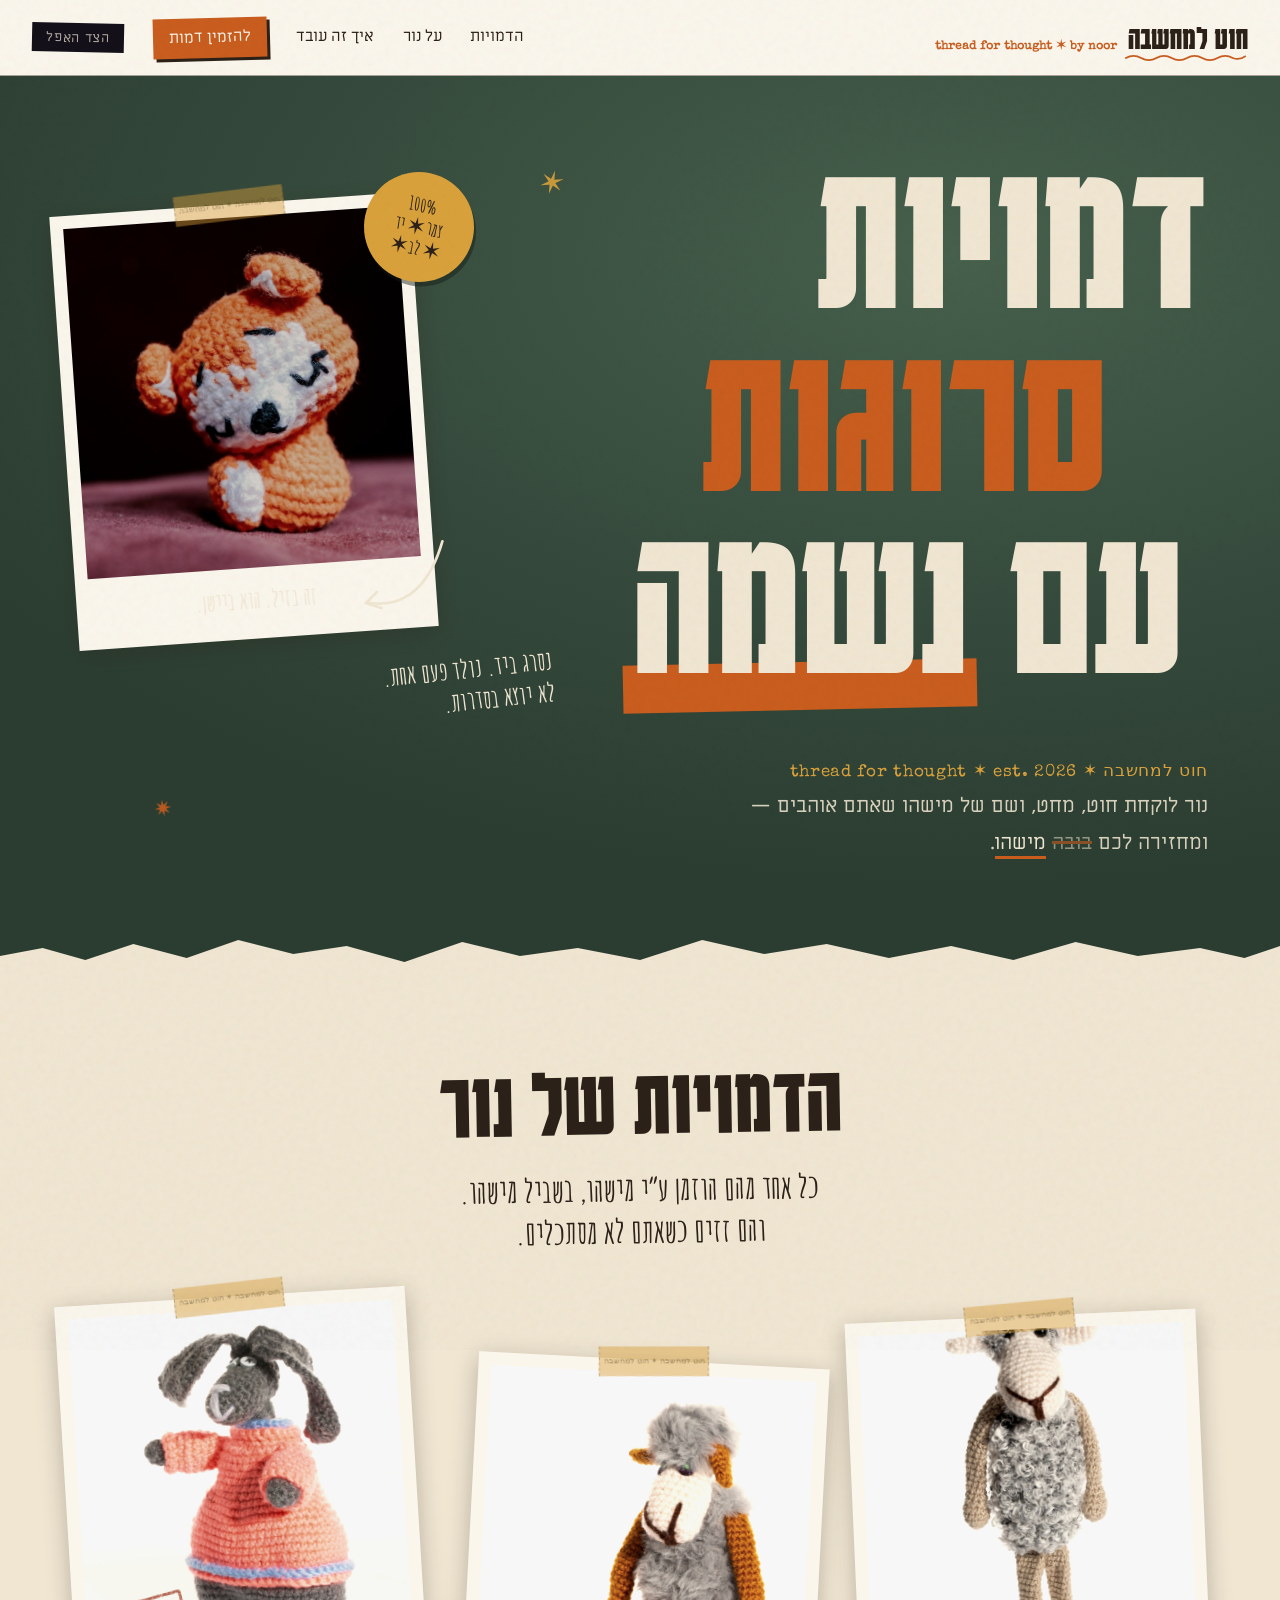
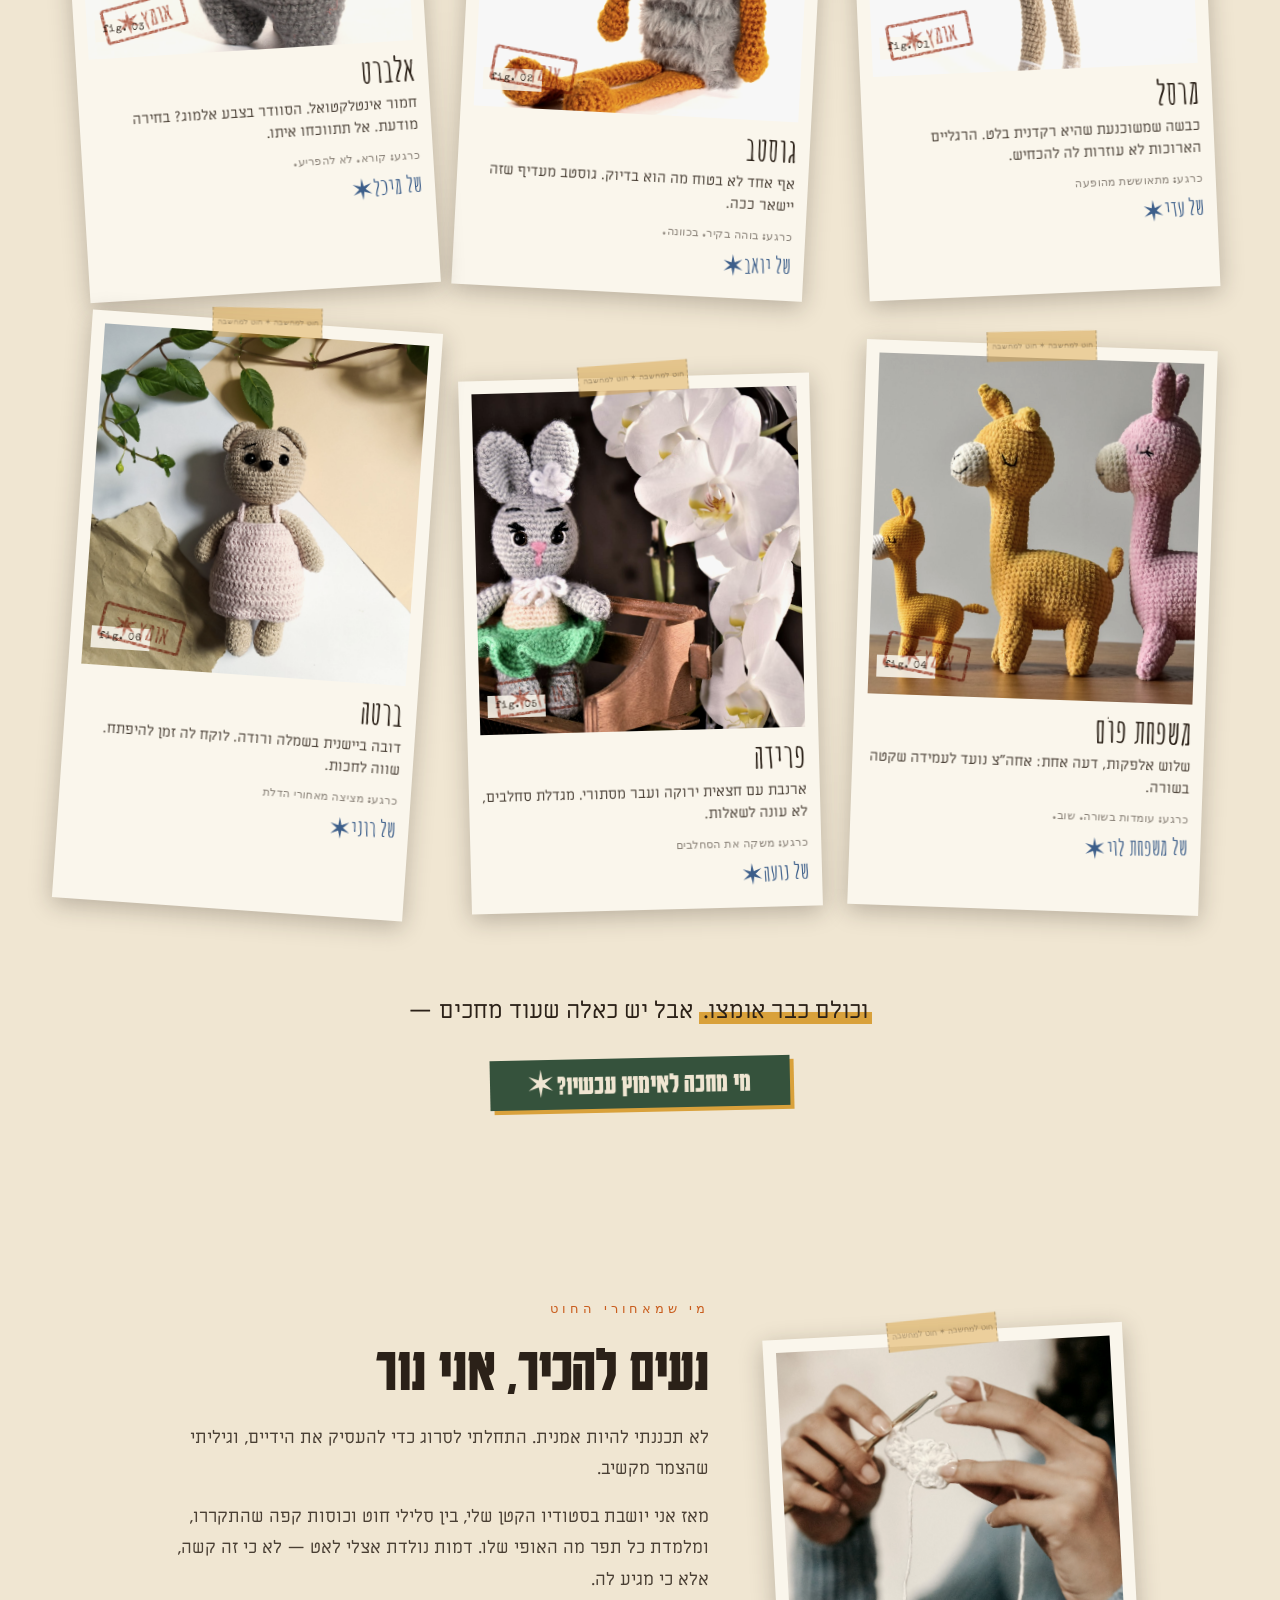
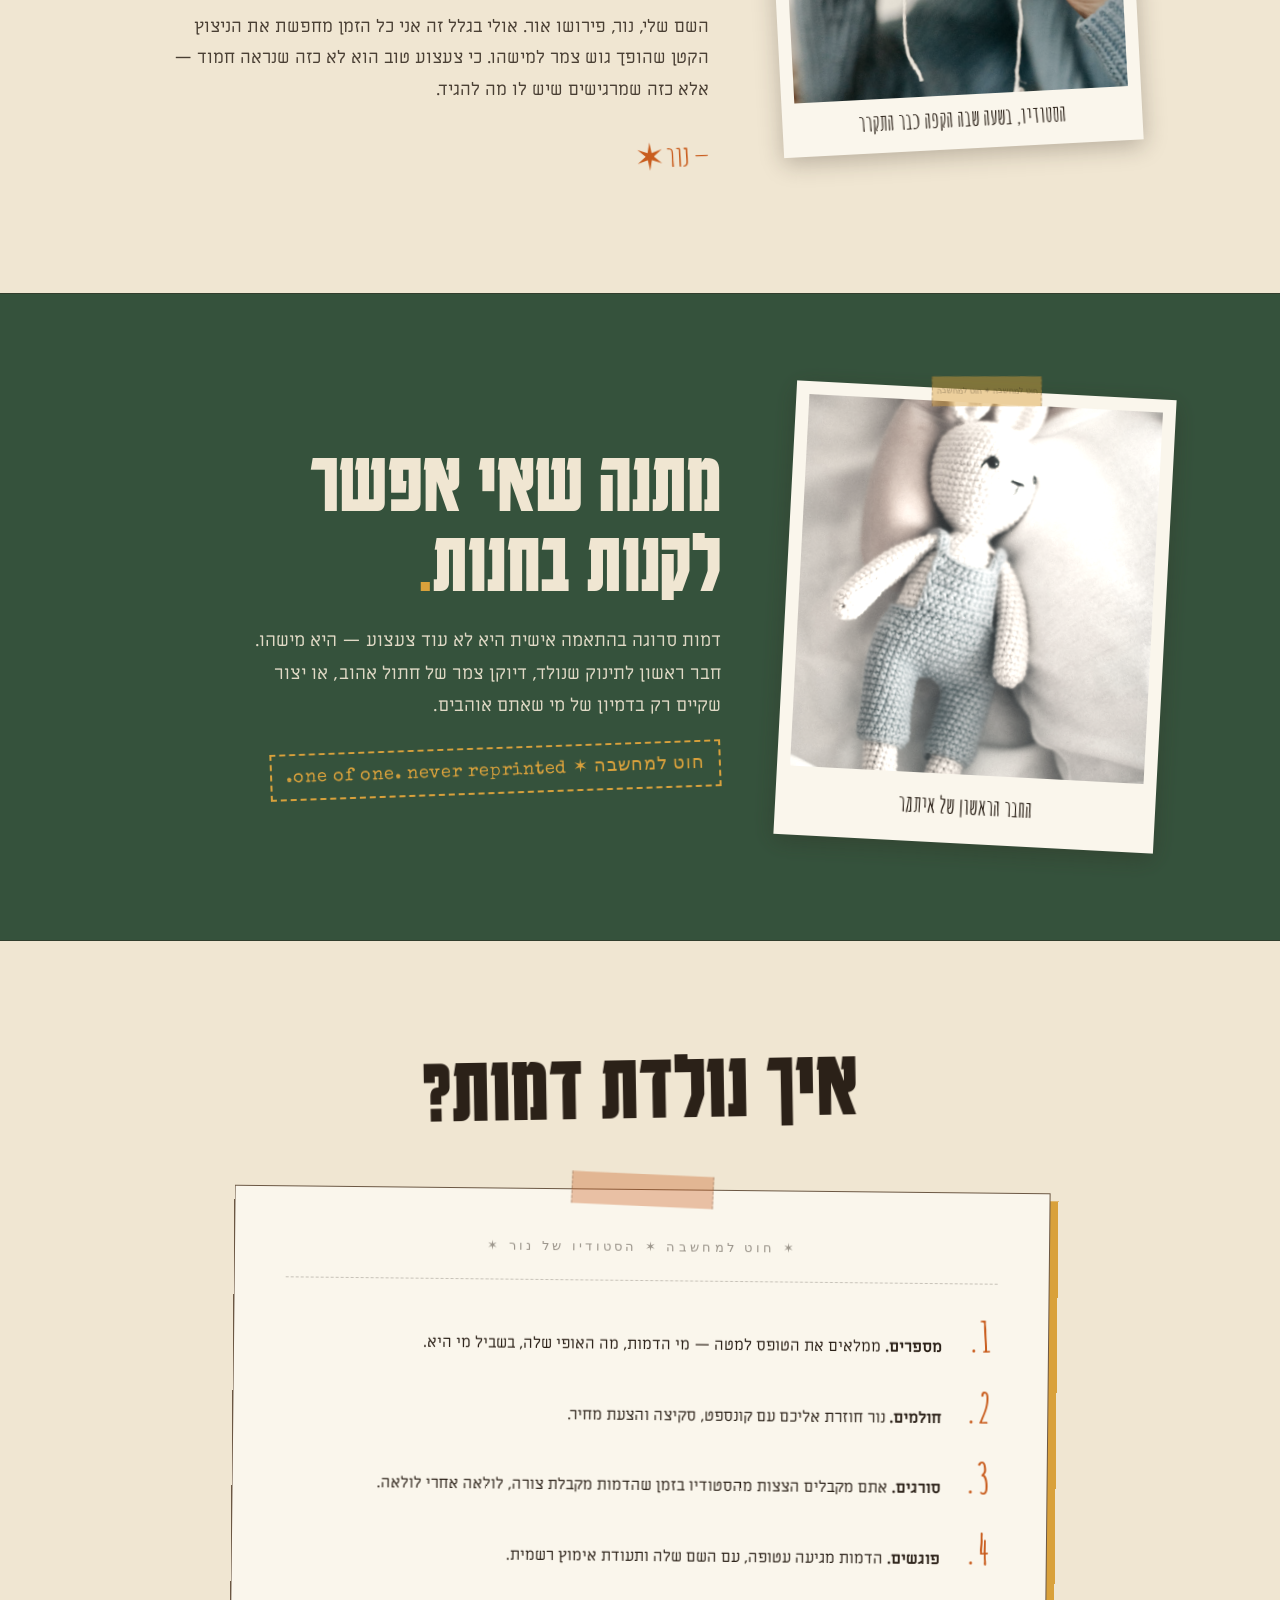
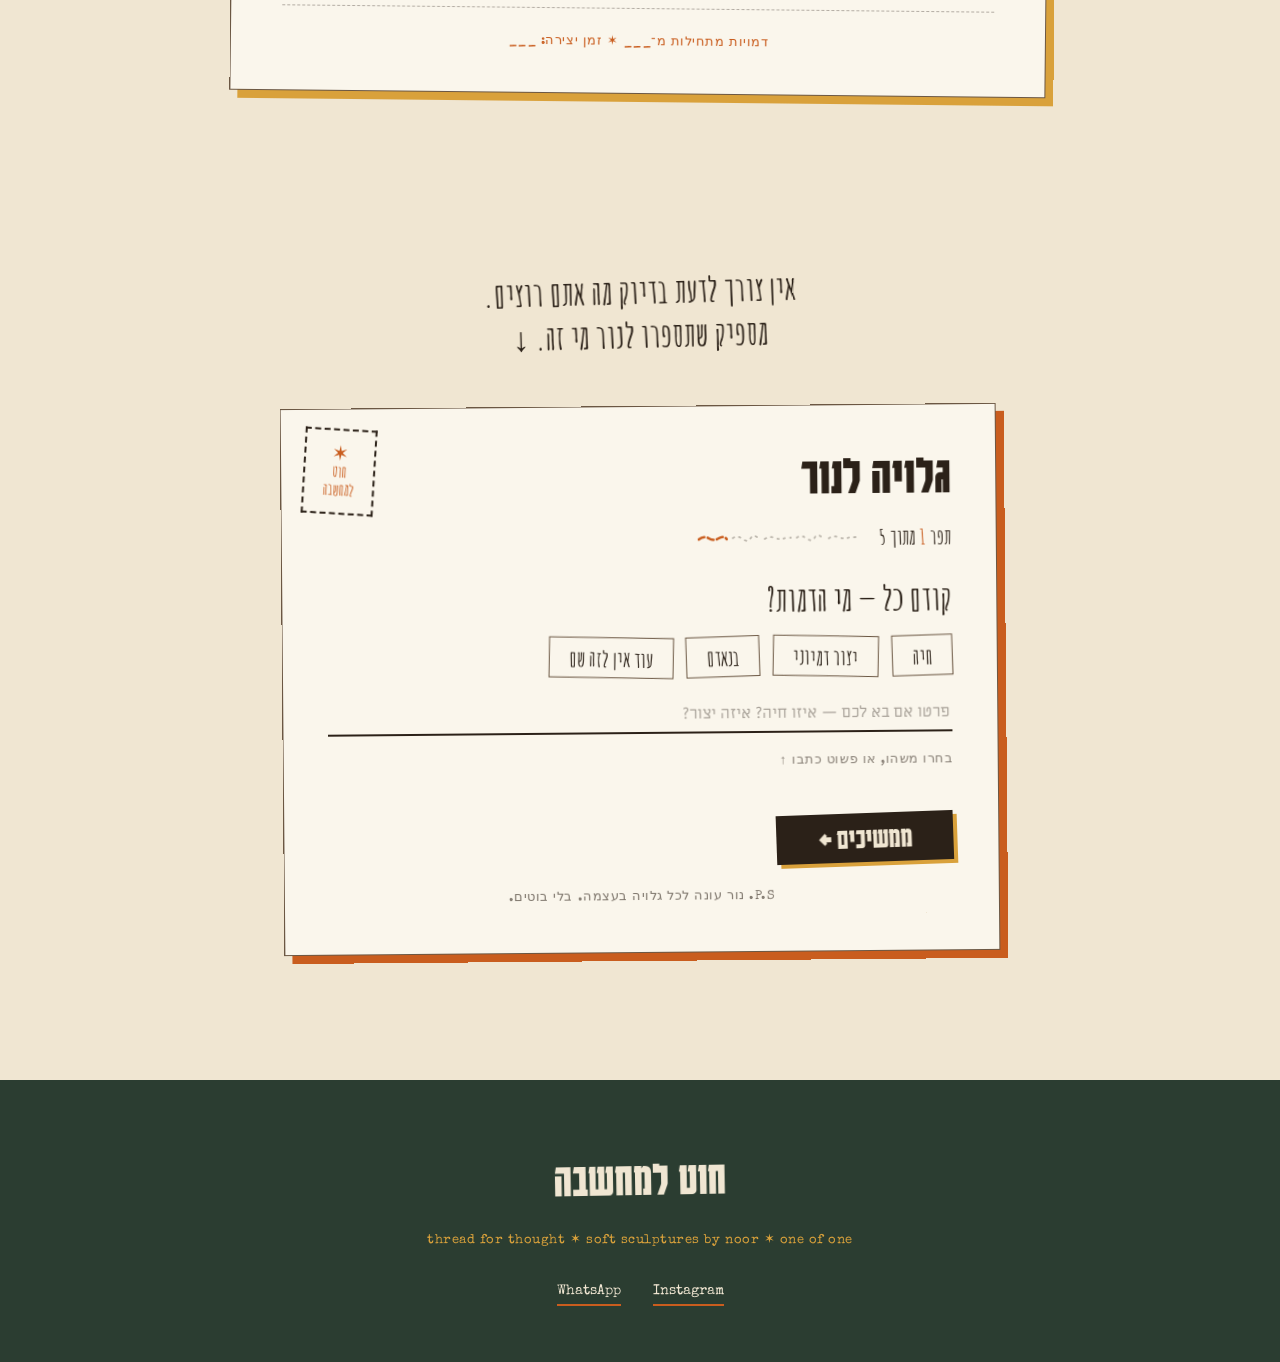
==== commit 432c55e7: "מקטע 'על נור' — מואר (גוף ראשון) ואפל (גוף שלישי), נערך מהאדמין" ====
--- a/index.html
+++ b/index.html
@@ -25,6 +25,7 @@
     </a>
     <nav class="nav__links">
       <a href="#characters">הדמויות</a>
+      <a href="#about">על נור</a>
       <a href="#process">איך זה עובד</a>
       <a href="#create" class="nav__cta">להזמין דמות</a>
       <button class="nav__darkside" type="button" id="darkOpen" title="הצד האפל">הצד האפל</button>
@@ -98,6 +99,25 @@
       <p class="adopt__ps typewriter">האימוץ דרך וואטסאפ — נור תספר לכם הכל על מי שבחרתם.</p>
     </div>
   </div>
+
+  <!-- ================= ABOUT NOOR ================= -->
+  <section class="about" id="about">
+    <figure class="polaroid about__photo" style="--r:-3deg">
+      <span class="tape" aria-hidden="true"></span>
+      <img src="assets/img/process-02-hands.jpg" alt="ידיה של נור סורגות בסטודיו" loading="lazy">
+      <figcaption class="hand">הסטודיו, בשעה שבה הקפה כבר התקרר</figcaption>
+    </figure>
+    <div class="about__text">
+      <span class="about__eyebrow typewriter">מי שמאחורי החוט</span>
+      <h2 class="about__title" id="aboutTitle">נעים להכיר, אני נור</h2>
+      <div class="about__body" id="aboutBody">
+        <p>לא תכננתי להיות אמנית. התחלתי לסרוג כדי להעסיק את הידיים, וגיליתי שהצמר מקשיב.</p>
+        <p>מאז אני יושבת בסטודיו הקטן שלי, בין סלילי חוט וכוסות קפה שהתקררו, ומלמדת כל תפר מה האופי שלו. דמות נולדת אצלי לאט — לא כי זה קשה, אלא כי מגיע לה.</p>
+        <p>השם שלי, נור, פירושו אור. אולי בגלל זה אני כל הזמן מחפשת את הניצוץ הקטן שהופך גוש צמר למישהו. כי צעצוע טוב הוא לא כזה שנראה חמוד — אלא כזה שמרגישים שיש לו מה להגיד.</p>
+      </div>
+      <span class="about__sign hand">— נור ✶</span>
+    </div>
+  </section>
 
   <!-- ================= WHY / GREEN BLOCK ================= -->
   <section class="why">
--- a/assets/css/style.css
+++ b/assets/css/style.css
@@ -621,6 +621,46 @@
 /* waiting stamp — green, hopeful, not yet red */
 .stamp--wait { color: var(--green); border-color: var(--green); }
 
+/* ---------- about noor ---------- */
+
+.about {
+  max-width: 1050px;
+  margin: 0 auto;
+  padding: 5rem 2rem 7rem;
+  display: grid;
+  grid-template-columns: minmax(260px, 360px) 1fr;
+  gap: 4rem;
+  align-items: center;
+}
+.about__photo { width: 100%; }
+.about__photo .hand { font-size: 1.4rem; text-align: center; line-height: 1.15; }
+.about__eyebrow {
+  display: block;
+  color: var(--orange);
+  letter-spacing: 0.3em;
+  margin-bottom: 0.8rem;
+}
+.about__title {
+  font-family: var(--display);
+  font-weight: 700;
+  font-size: clamp(2.4rem, 5.5vw, 4rem);
+  line-height: 1;
+  margin-bottom: 1.4rem;
+}
+.about__body p {
+  font-size: 1.12rem;
+  color: rgba(43, 33, 24, 0.85);
+  max-width: 34rem;
+}
+.about__body p + p { margin-top: 1rem; }
+.about__sign {
+  display: inline-block;
+  margin-top: 1.6rem;
+  font-size: 1.8rem;
+  color: var(--orange);
+  transform: rotate(-2deg);
+}
+
 /* ---------- why / green block ---------- */
 
 .why {
@@ -999,6 +1039,8 @@
   .scrapbook .polaroid:nth-child(even) { margin-top: 1.8rem; }
   .why__inner { grid-template-columns: 1fr; gap: 3rem; }
   .why__polaroid { max-width: 340px; margin: 0 auto; }
+  .about { grid-template-columns: 1fr; gap: 2.5rem; }
+  .about__photo { max-width: 340px; margin: 0 auto; }
 }
 
 @media (max-width: 640px) {
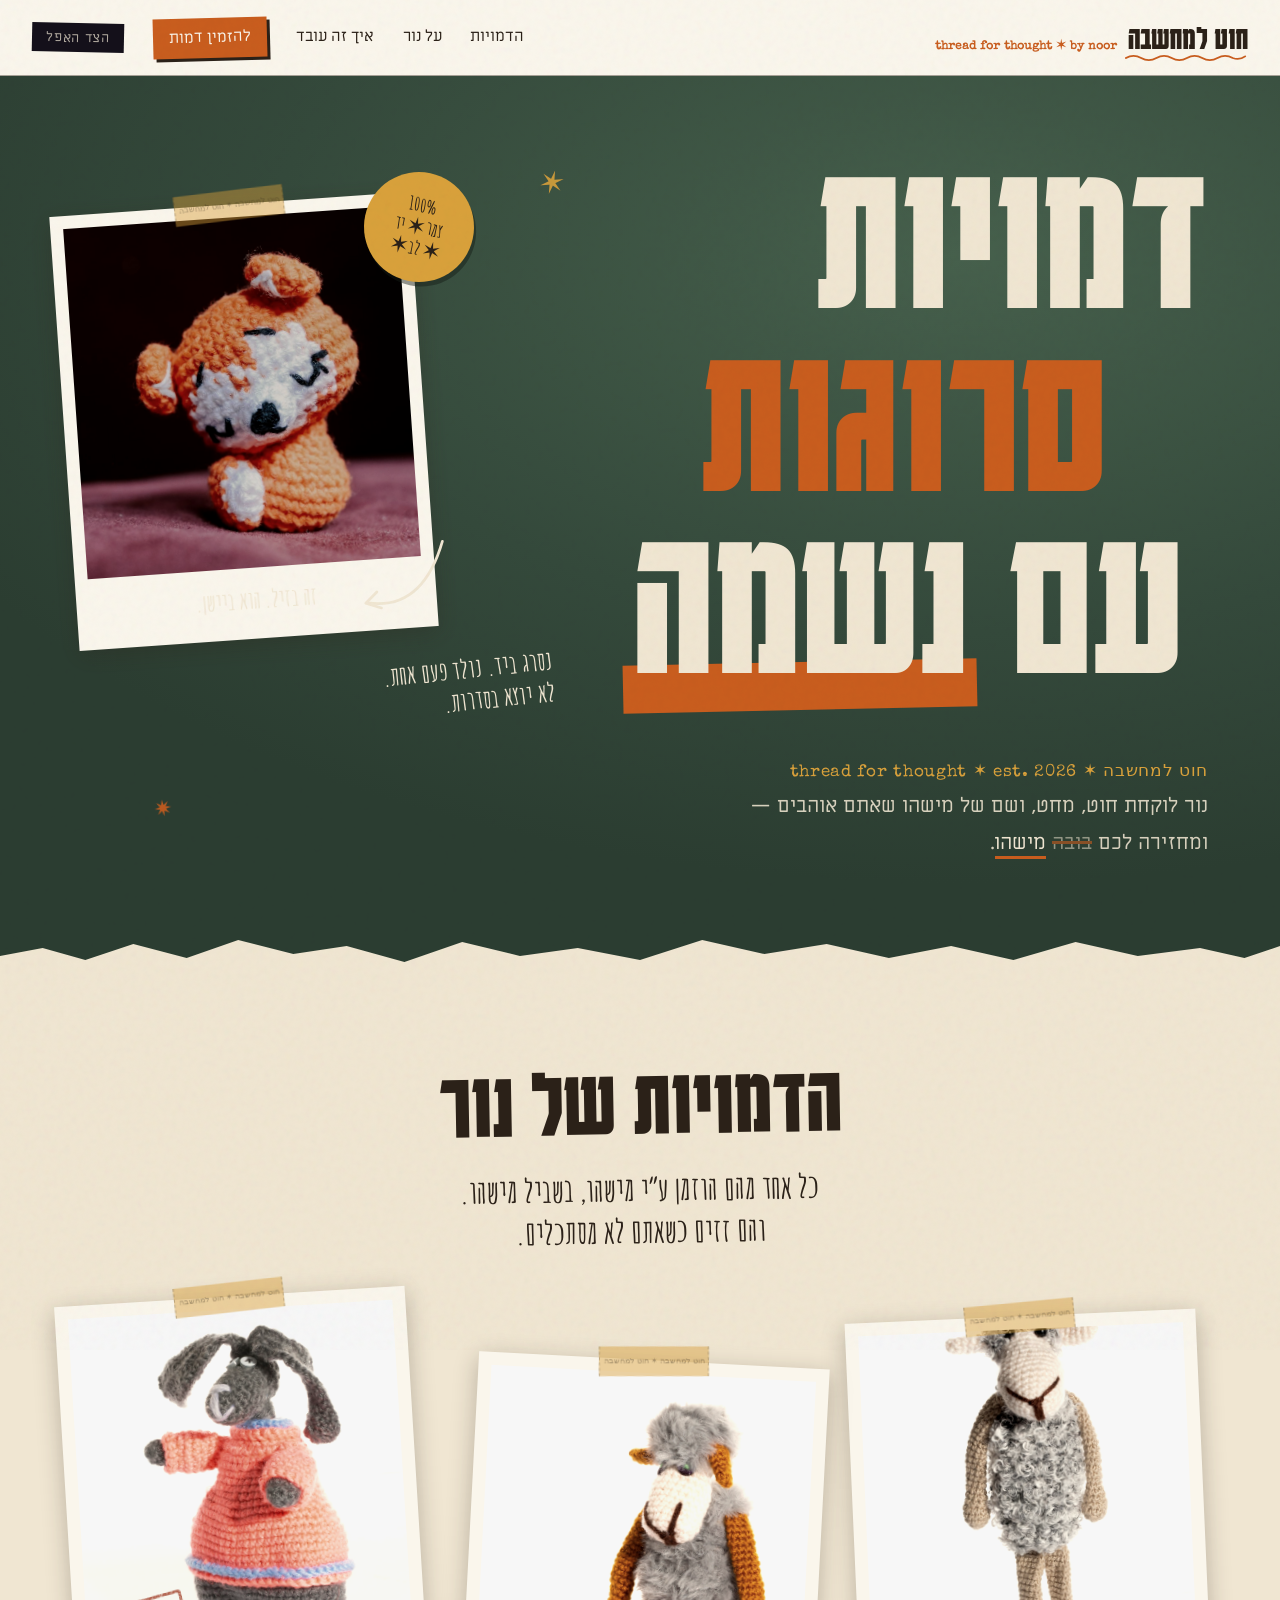
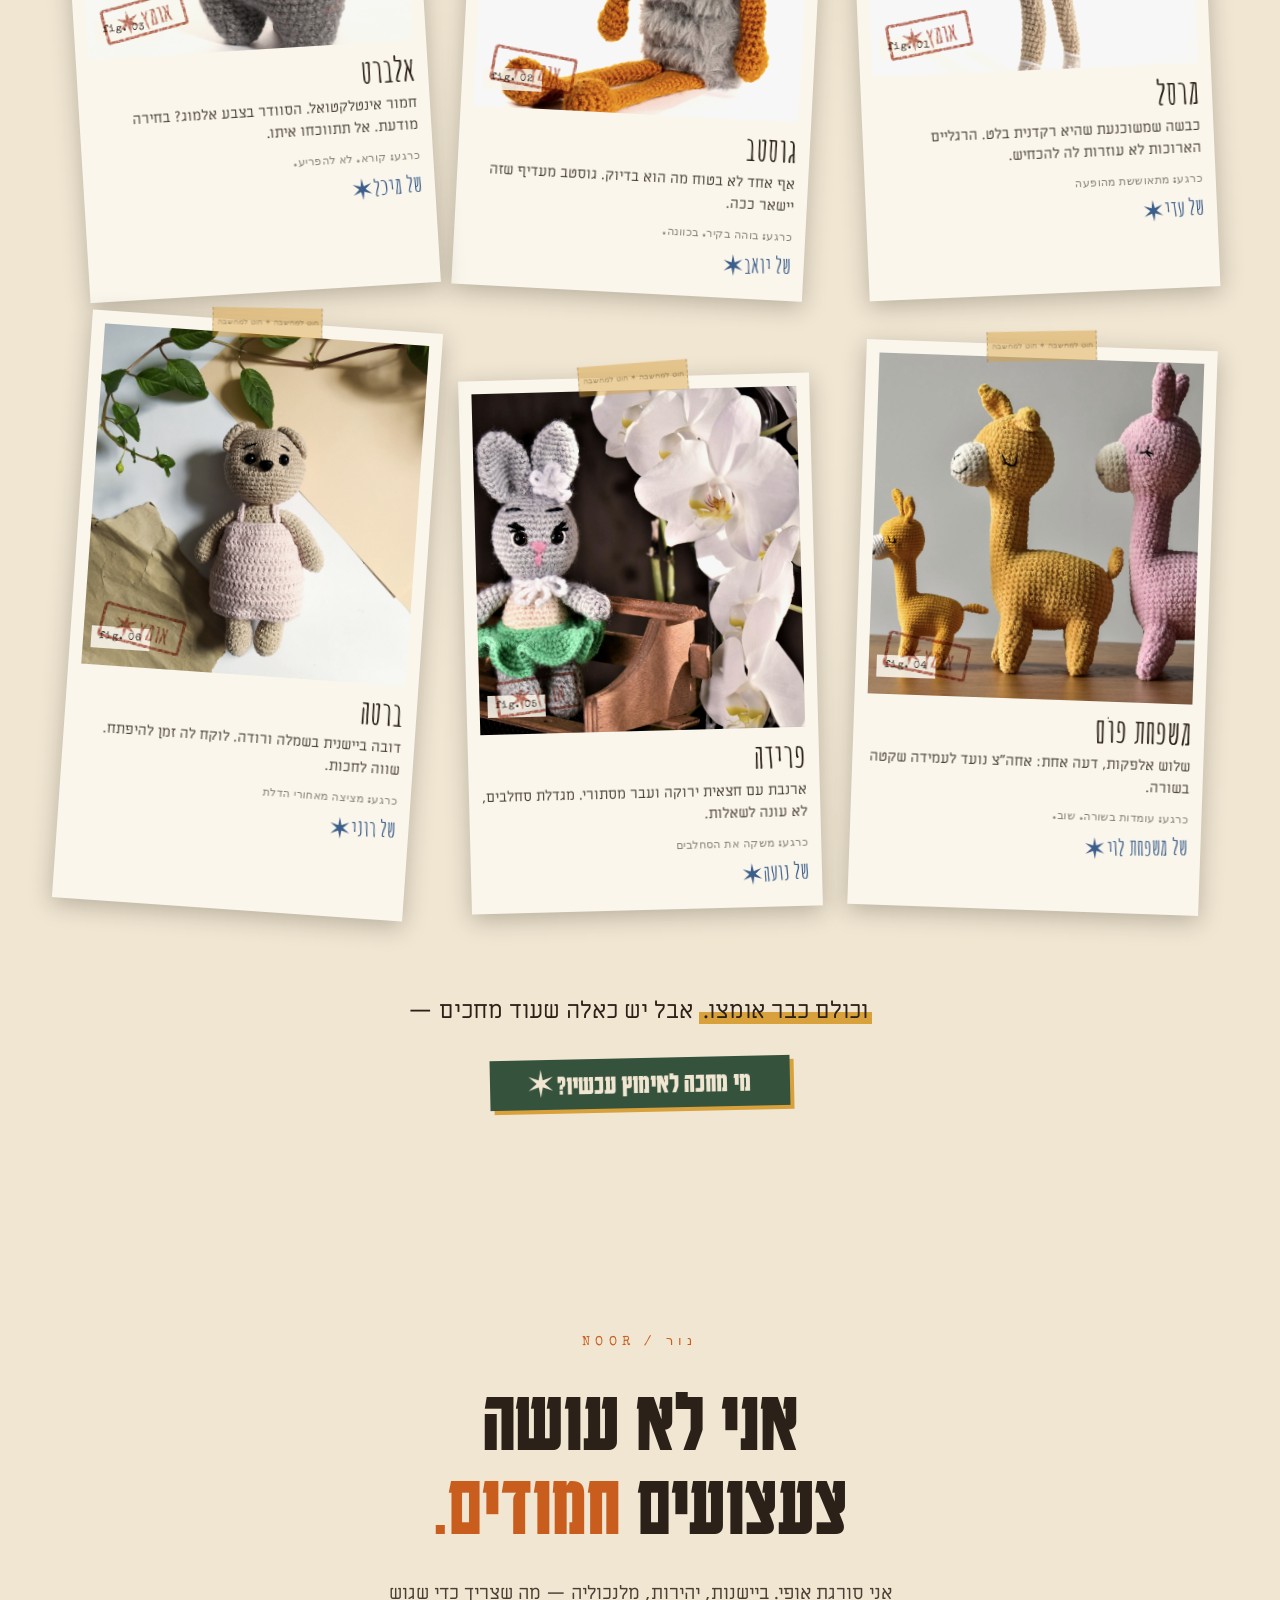
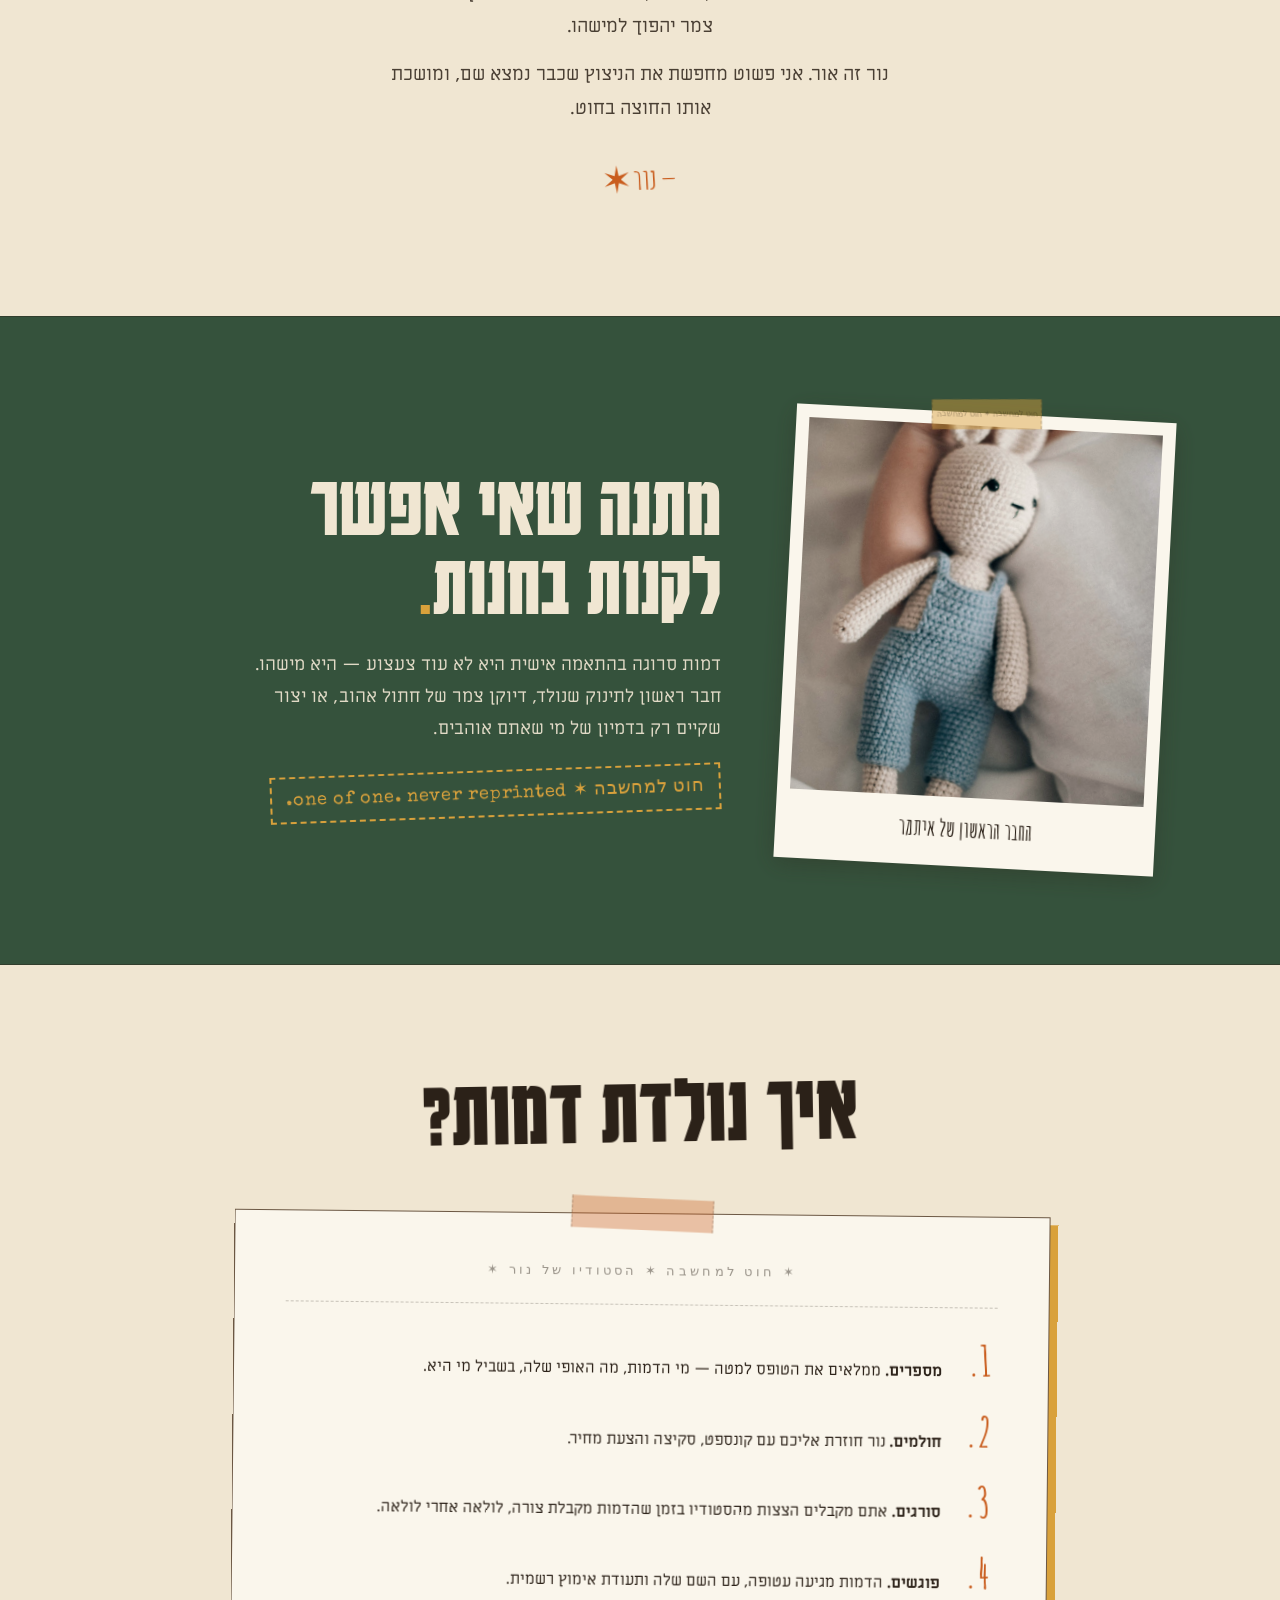
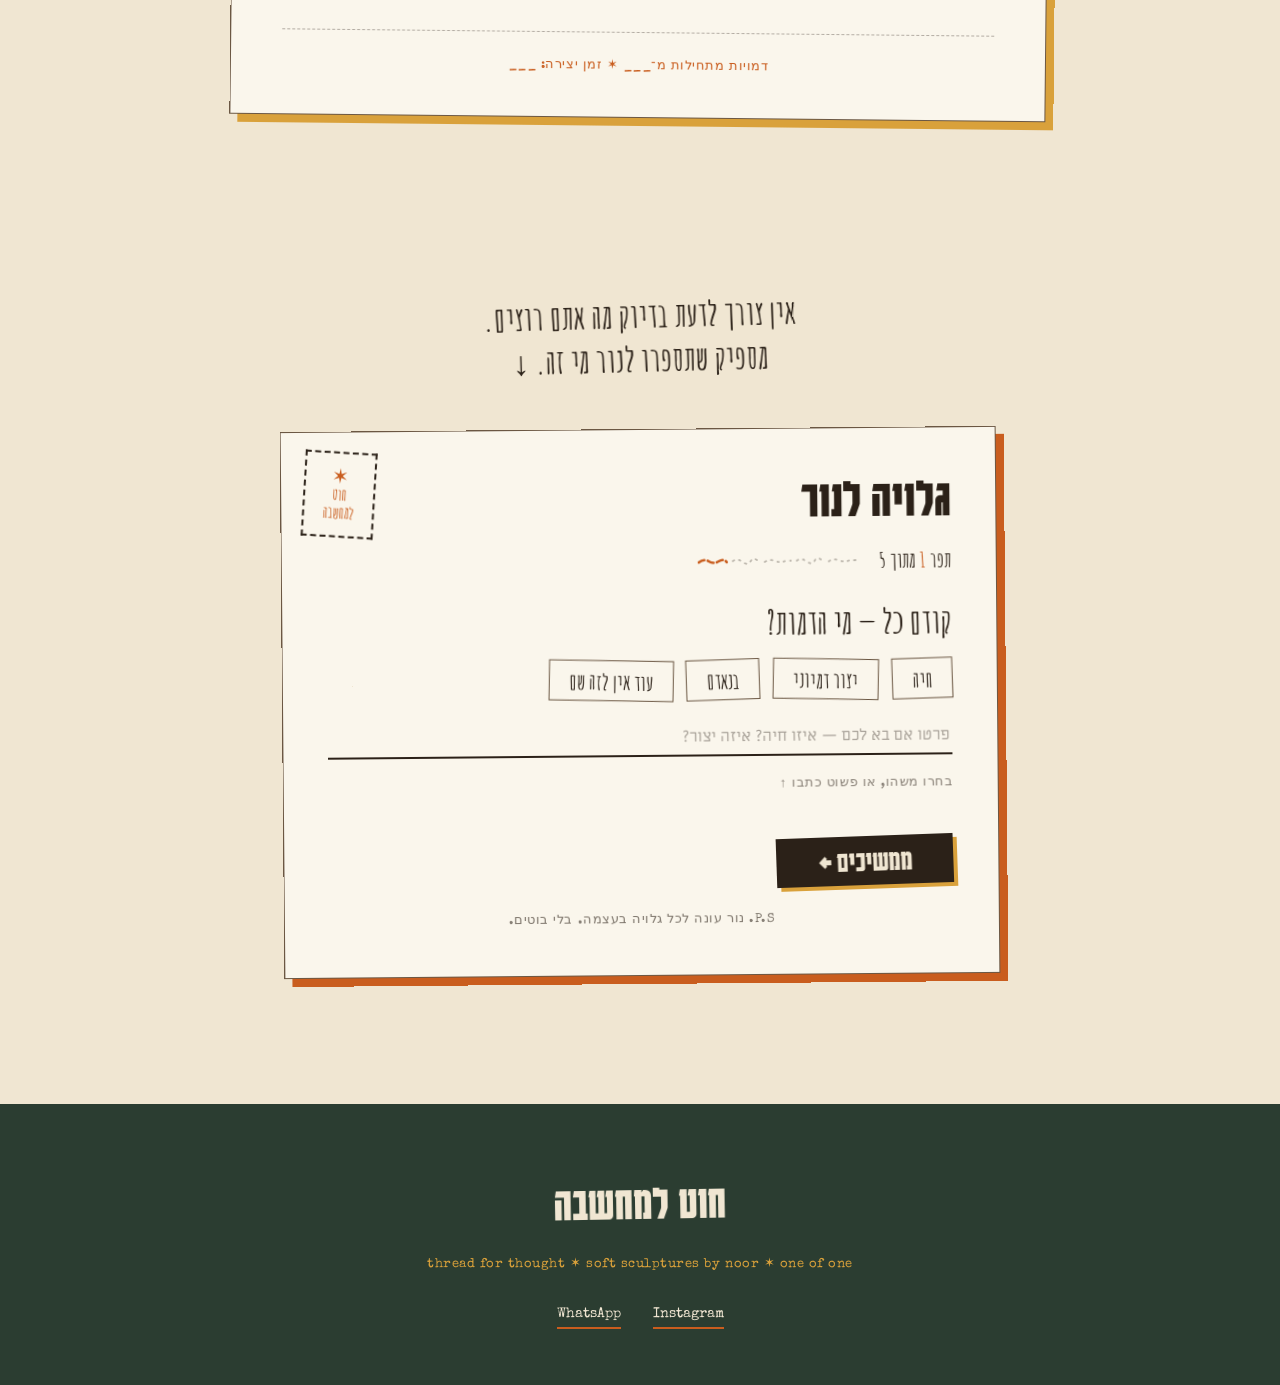
==== commit 1b300785: "מקטע 'על נור' המואר: בלי תמונה, טקסט קצר וחד יותר" ====
--- a/index.html
+++ b/index.html
@@ -102,21 +102,13 @@
 
   <!-- ================= ABOUT NOOR ================= -->
   <section class="about" id="about">
-    <figure class="polaroid about__photo" style="--r:-3deg">
-      <span class="tape" aria-hidden="true"></span>
-      <img src="assets/img/process-02-hands.jpg" alt="ידיה של נור סורגות בסטודיו" loading="lazy">
-      <figcaption class="hand">הסטודיו, בשעה שבה הקפה כבר התקרר</figcaption>
-    </figure>
-    <div class="about__text">
-      <span class="about__eyebrow typewriter">מי שמאחורי החוט</span>
-      <h2 class="about__title" id="aboutTitle">נעים להכיר, אני נור</h2>
-      <div class="about__body" id="aboutBody">
-        <p>לא תכננתי להיות אמנית. התחלתי לסרוג כדי להעסיק את הידיים, וגיליתי שהצמר מקשיב.</p>
-        <p>מאז אני יושבת בסטודיו הקטן שלי, בין סלילי חוט וכוסות קפה שהתקררו, ומלמדת כל תפר מה האופי שלו. דמות נולדת אצלי לאט — לא כי זה קשה, אלא כי מגיע לה.</p>
-        <p>השם שלי, נור, פירושו אור. אולי בגלל זה אני כל הזמן מחפשת את הניצוץ הקטן שהופך גוש צמר למישהו. כי צעצוע טוב הוא לא כזה שנראה חמוד — אלא כזה שמרגישים שיש לו מה להגיד.</p>
-      </div>
-      <span class="about__sign hand">— נור ✶</span>
-    </div>
+    <span class="about__eyebrow typewriter">נור / NOOR</span>
+    <h2 class="about__title" id="aboutTitle">אני לא עושה<br>צעצועים <em>חמודים.</em></h2>
+    <div class="about__body" id="aboutBody">
+      <p>אני סורגת אופי. ביישנות, יהירות, מלנכוליה — מה שצריך כדי שגוש צמר יהפוך למישהו.</p>
+      <p>נור זה אור. אני פשוט מחפשת את הניצוץ שכבר נמצא שם, ומושכת אותו החוצה בחוט.</p>
+    </div>
+    <span class="about__sign hand">— נור ✶</span>
   </section>
 
   <!-- ================= WHY / GREEN BLOCK ================= -->
--- a/assets/css/style.css
+++ b/assets/css/style.css
@@ -624,38 +624,35 @@
 /* ---------- about noor ---------- */
 
 .about {
-  max-width: 1050px;
+  max-width: 680px;
   margin: 0 auto;
-  padding: 5rem 2rem 7rem;
-  display: grid;
-  grid-template-columns: minmax(260px, 360px) 1fr;
-  gap: 4rem;
-  align-items: center;
-}
-.about__photo { width: 100%; }
-.about__photo .hand { font-size: 1.4rem; text-align: center; line-height: 1.15; }
+  padding: 7rem 2rem;
+  text-align: center;
+}
 .about__eyebrow {
   display: block;
   color: var(--orange);
-  letter-spacing: 0.3em;
-  margin-bottom: 0.8rem;
+  letter-spacing: 0.4em;
+  margin-bottom: 1.4rem;
 }
 .about__title {
   font-family: var(--display);
   font-weight: 700;
-  font-size: clamp(2.4rem, 5.5vw, 4rem);
-  line-height: 1;
-  margin-bottom: 1.4rem;
-}
+  font-size: clamp(2.8rem, 8vw, 5.5rem);
+  line-height: 0.95;
+  margin-bottom: 2rem;
+}
+.about__title em { font-style: normal; color: var(--orange); }
 .about__body p {
-  font-size: 1.12rem;
+  font-size: 1.2rem;
   color: rgba(43, 33, 24, 0.85);
-  max-width: 34rem;
-}
-.about__body p + p { margin-top: 1rem; }
+  max-width: 32rem;
+  margin: 0 auto;
+}
+.about__body p + p { margin-top: 0.9rem; }
 .about__sign {
   display: inline-block;
-  margin-top: 1.6rem;
+  margin-top: 1.8rem;
   font-size: 1.8rem;
   color: var(--orange);
   transform: rotate(-2deg);
@@ -1039,8 +1036,7 @@
   .scrapbook .polaroid:nth-child(even) { margin-top: 1.8rem; }
   .why__inner { grid-template-columns: 1fr; gap: 3rem; }
   .why__polaroid { max-width: 340px; margin: 0 auto; }
-  .about { grid-template-columns: 1fr; gap: 2.5rem; }
-  .about__photo { max-width: 340px; margin: 0 auto; }
+  .about { padding: 4.5rem 1.5rem; }
 }
 
 @media (max-width: 640px) {
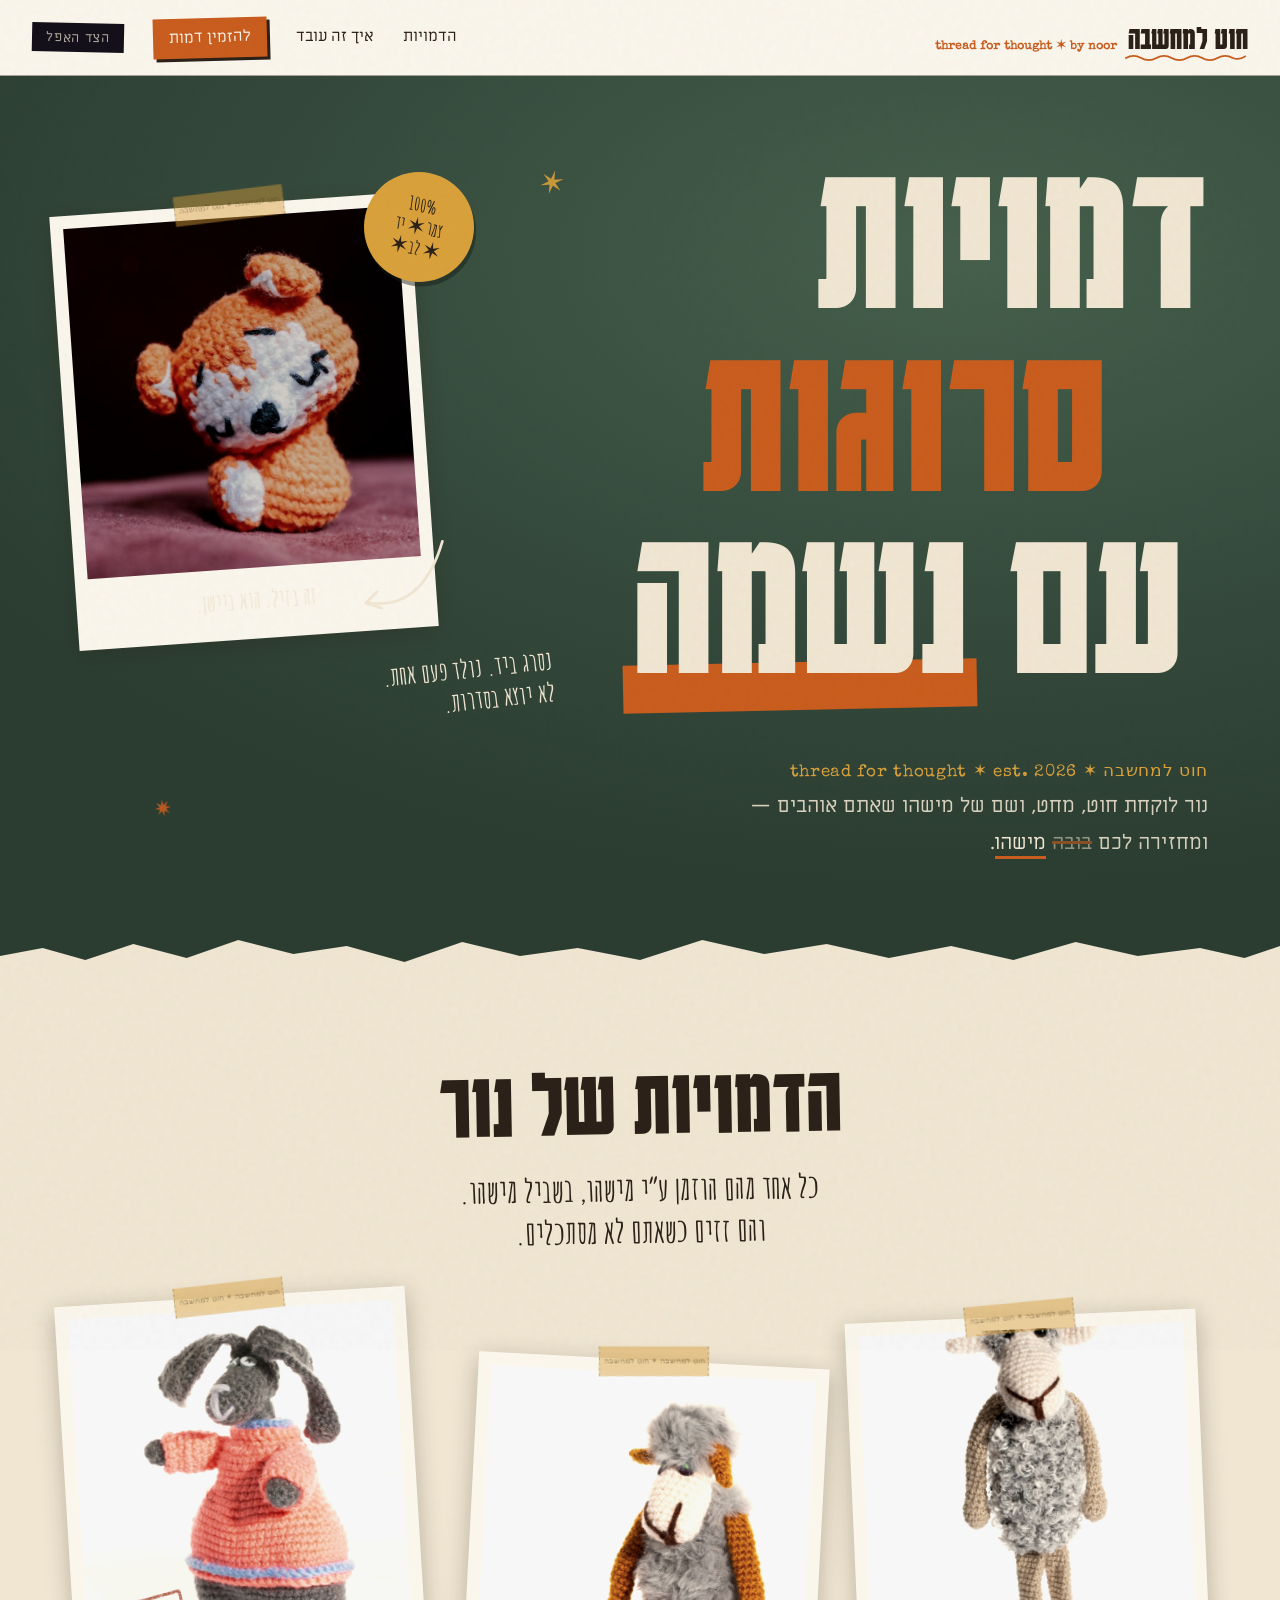
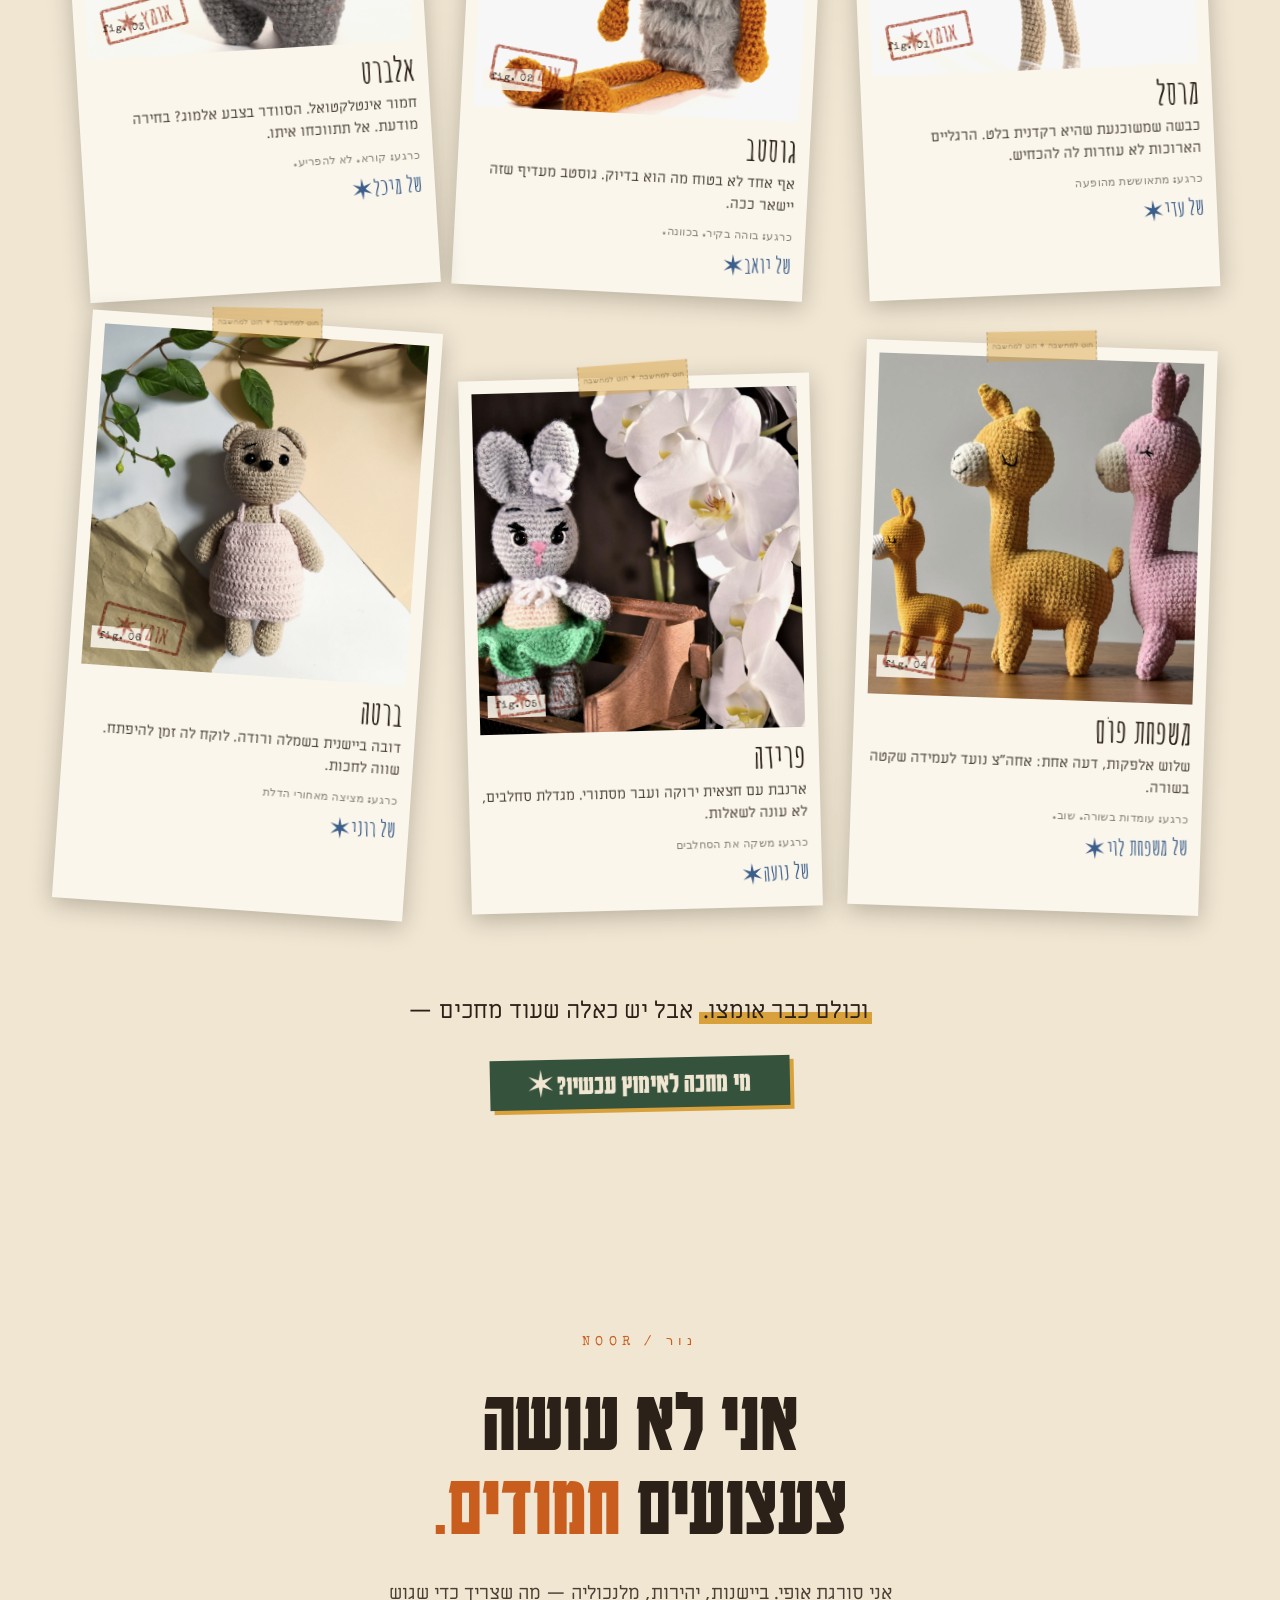
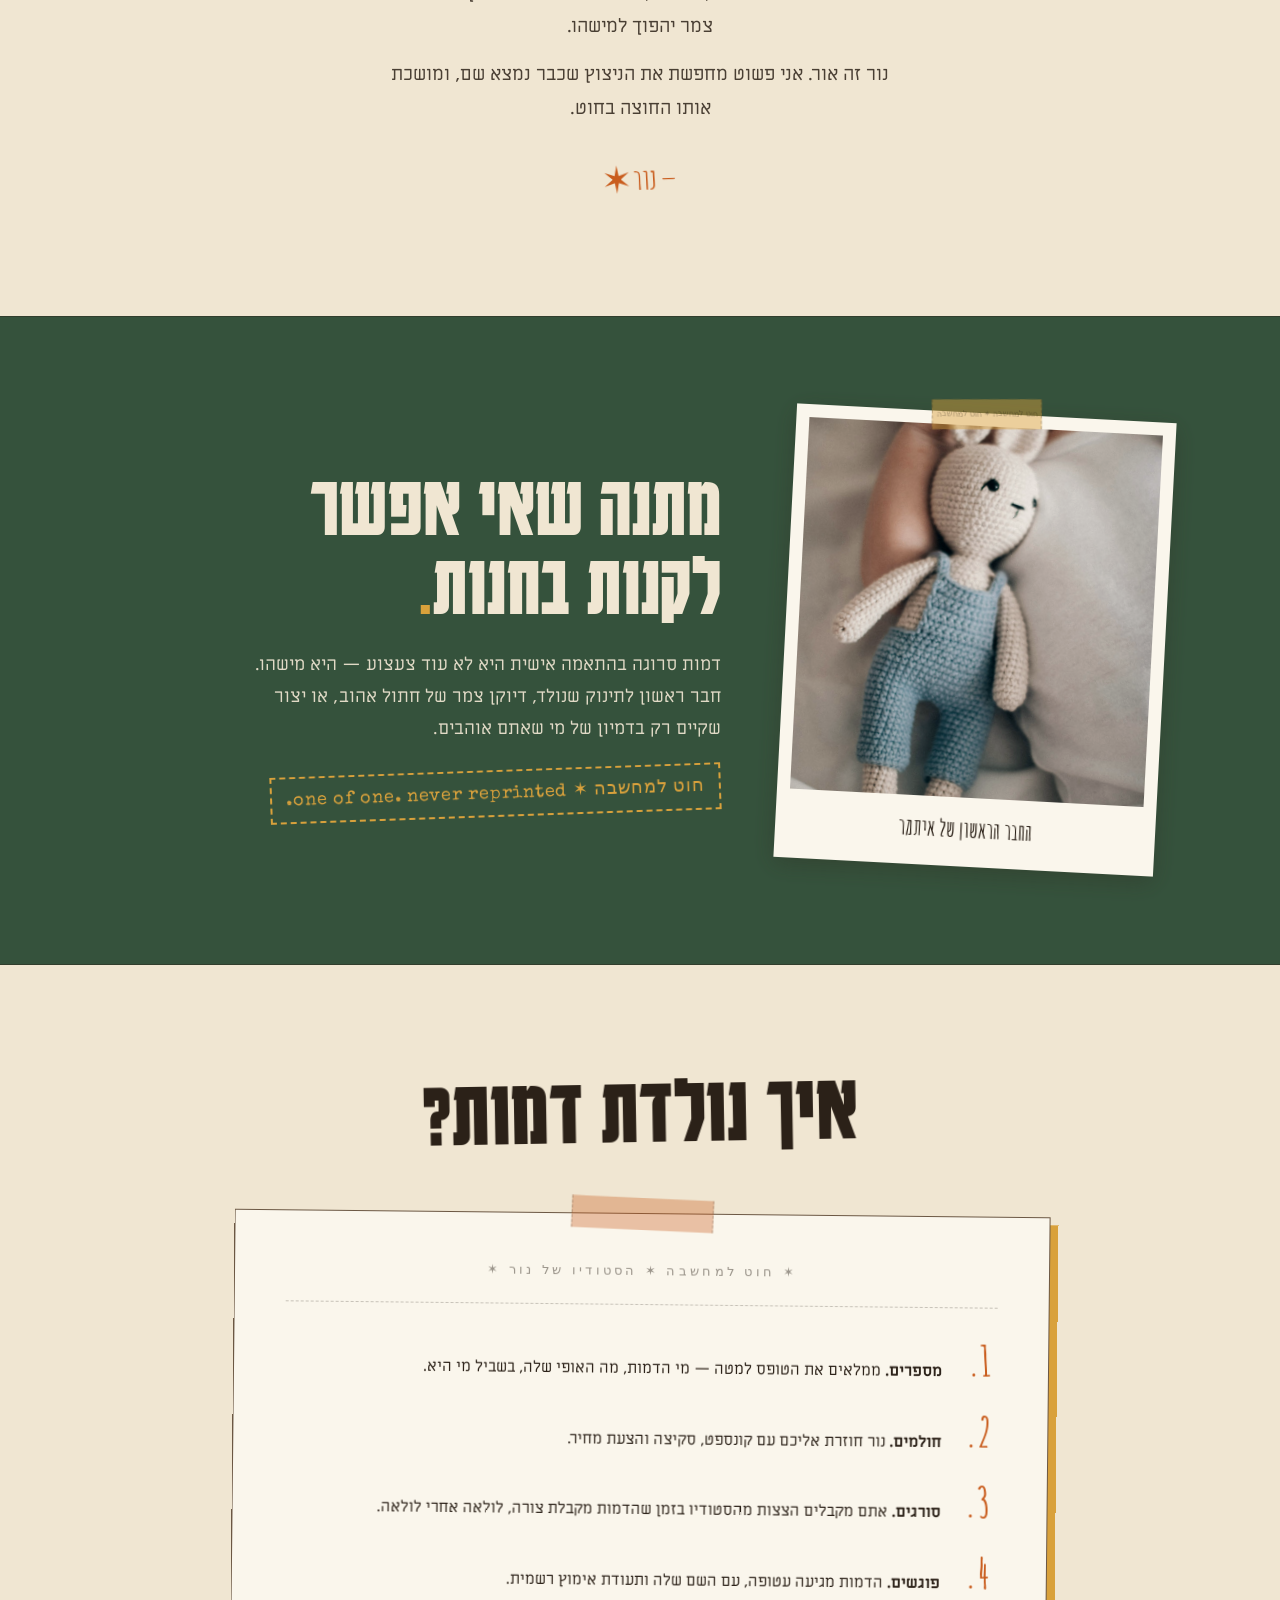
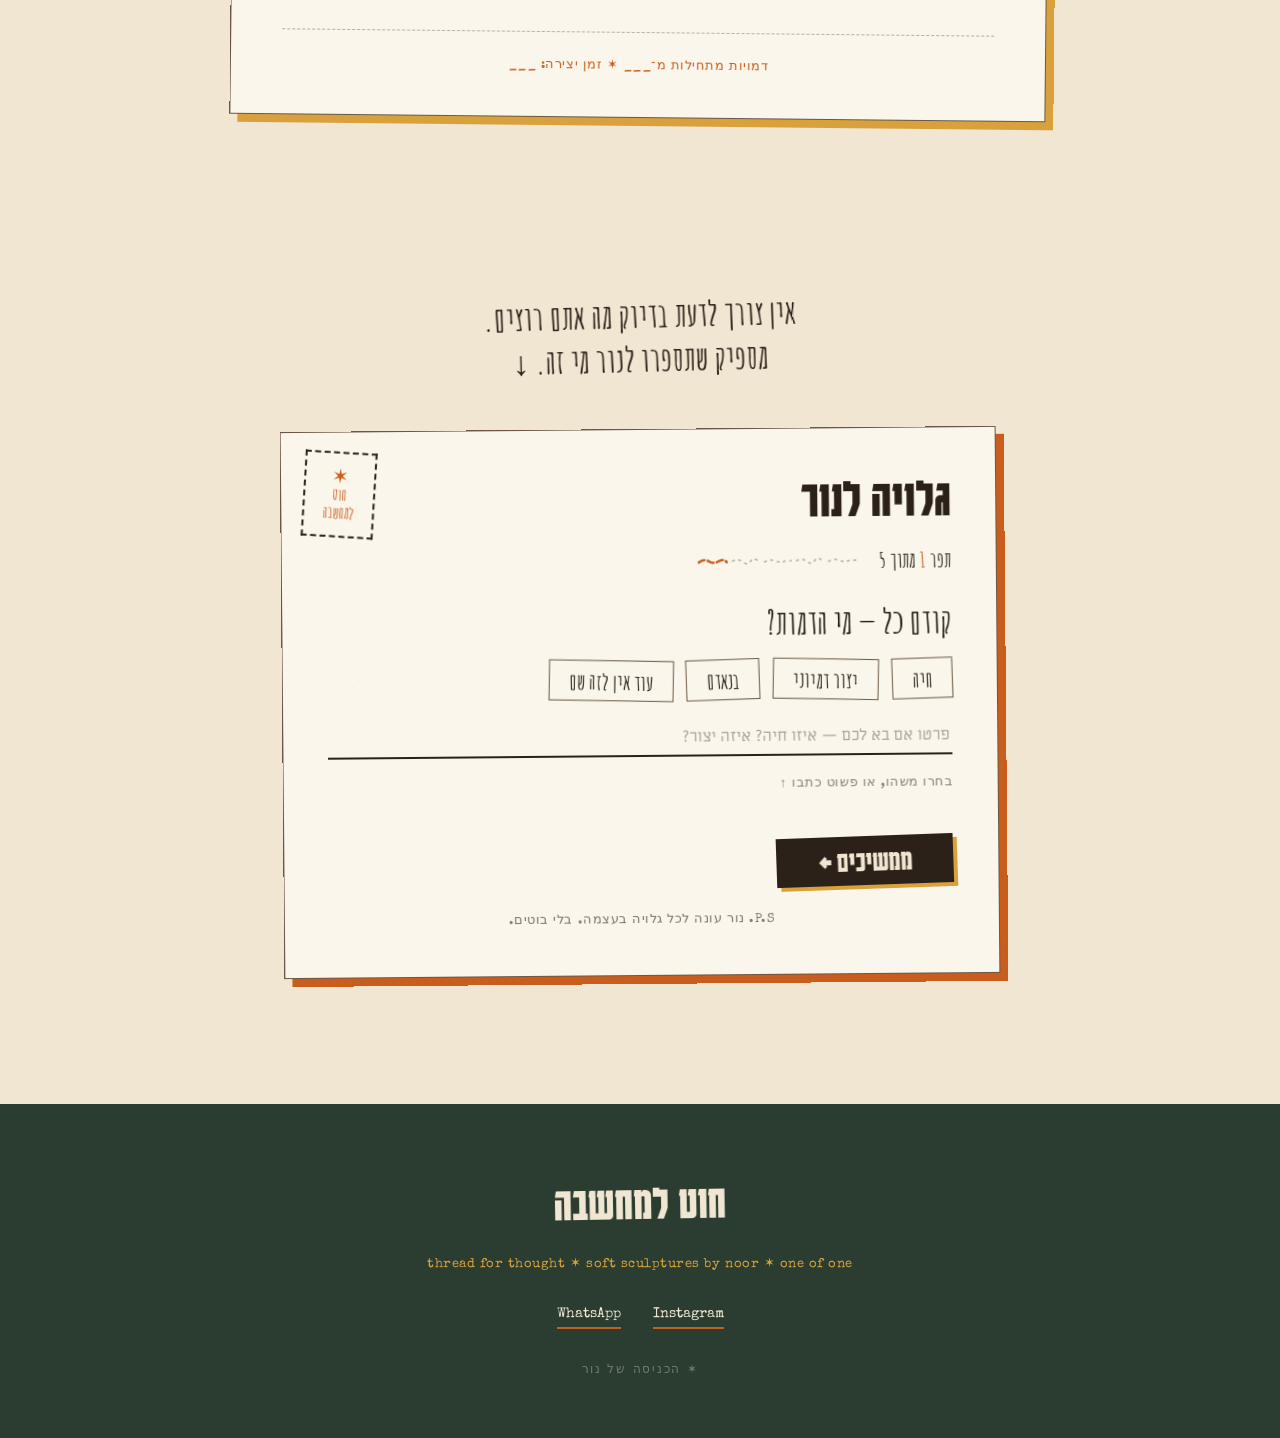
==== commit ccfe0ed9: "אדמין: סיסמה (hash) + כניסה מהפוטר; הסרת פאנל GitHub; הצד האפל בלי תמונה; הסרת קישור על נור מהתפריט" ====
--- a/index.html
+++ b/index.html
@@ -25,7 +25,6 @@
     </a>
     <nav class="nav__links">
       <a href="#characters">הדמויות</a>
-      <a href="#about">על נור</a>
       <a href="#process">איך זה עובד</a>
       <a href="#create" class="nav__cta">להזמין דמות</a>
       <button class="nav__darkside" type="button" id="darkOpen" title="הצד האפל">הצד האפל</button>
@@ -257,6 +256,7 @@
       <a href="#" id="igLink" target="_blank" rel="noopener">Instagram</a>
       <a href="#" id="waLink" target="_blank" rel="noopener">WhatsApp</a>
     </div>
+    <a class="footer__admin" href="admin.html">✶ הכניסה של נור</a>
   </footer>
 
   <!-- ================= THE DARK GATE ================= -->
--- a/assets/css/style.css
+++ b/assets/css/style.css
@@ -1003,6 +1003,17 @@
   border-bottom: 2px solid var(--orange);
 }
 .footer__links a:hover { color: var(--mustard); }
+.footer__admin {
+  display: inline-block;
+  margin-top: 2rem;
+  font-family: var(--type);
+  font-size: 0.72rem;
+  letter-spacing: 0.15em;
+  color: rgba(241, 232, 218, 0.35);
+  text-decoration: none;
+  transition: color 0.3s;
+}
+.footer__admin:hover { color: var(--mustard); }
 
 /* ---------- purposeful motion ---------- */
 
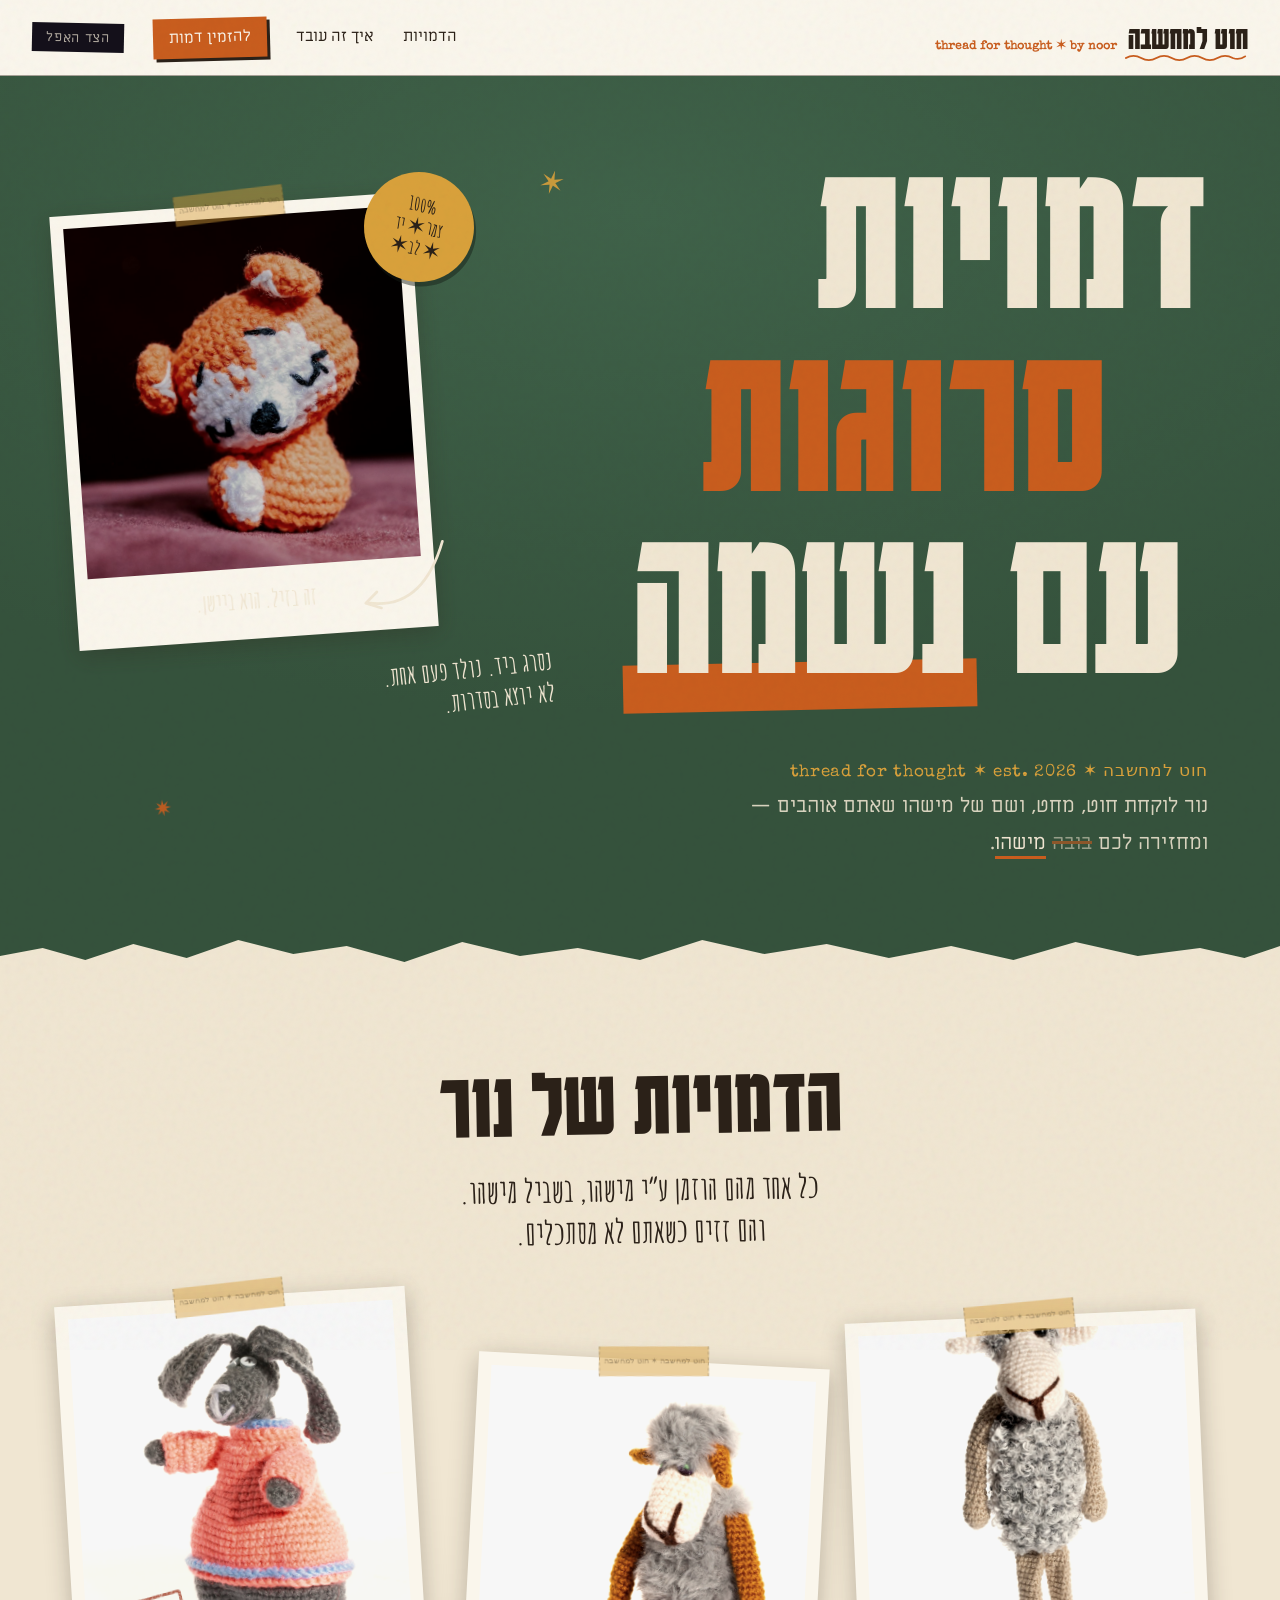
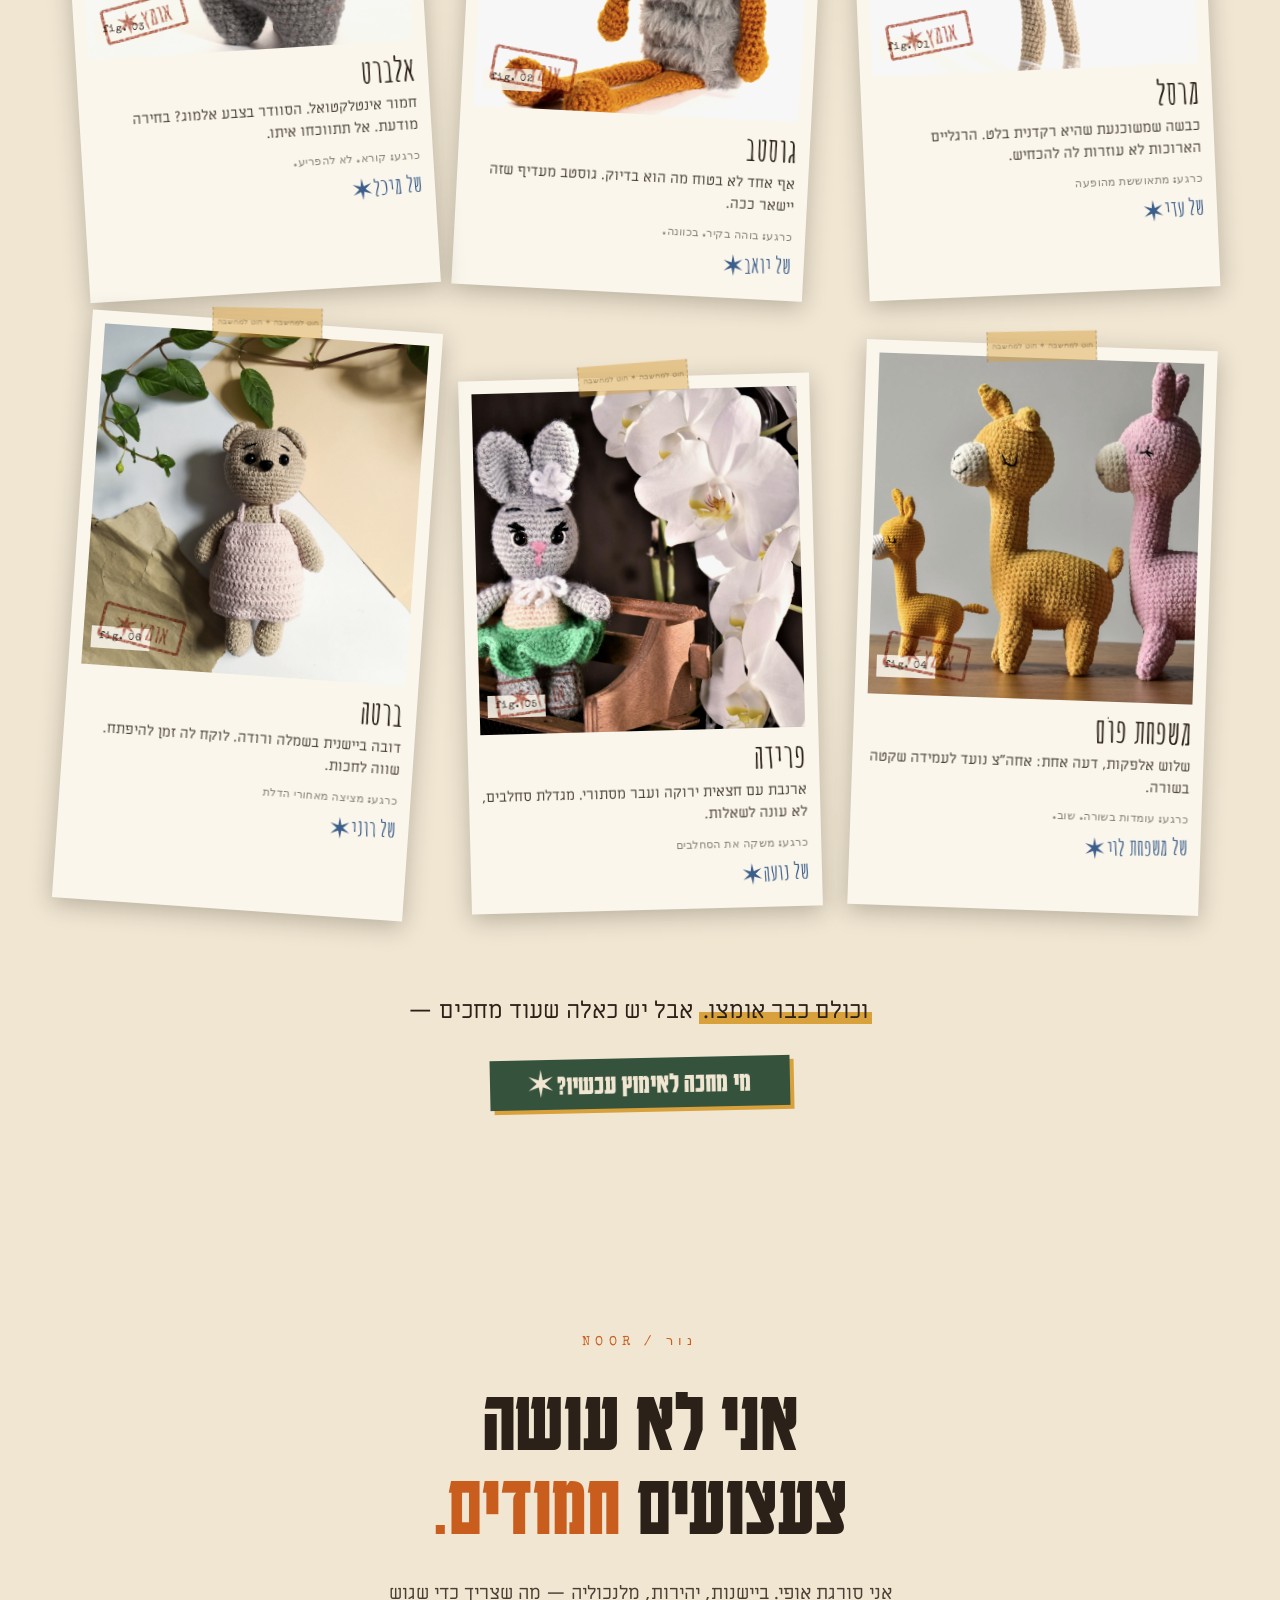
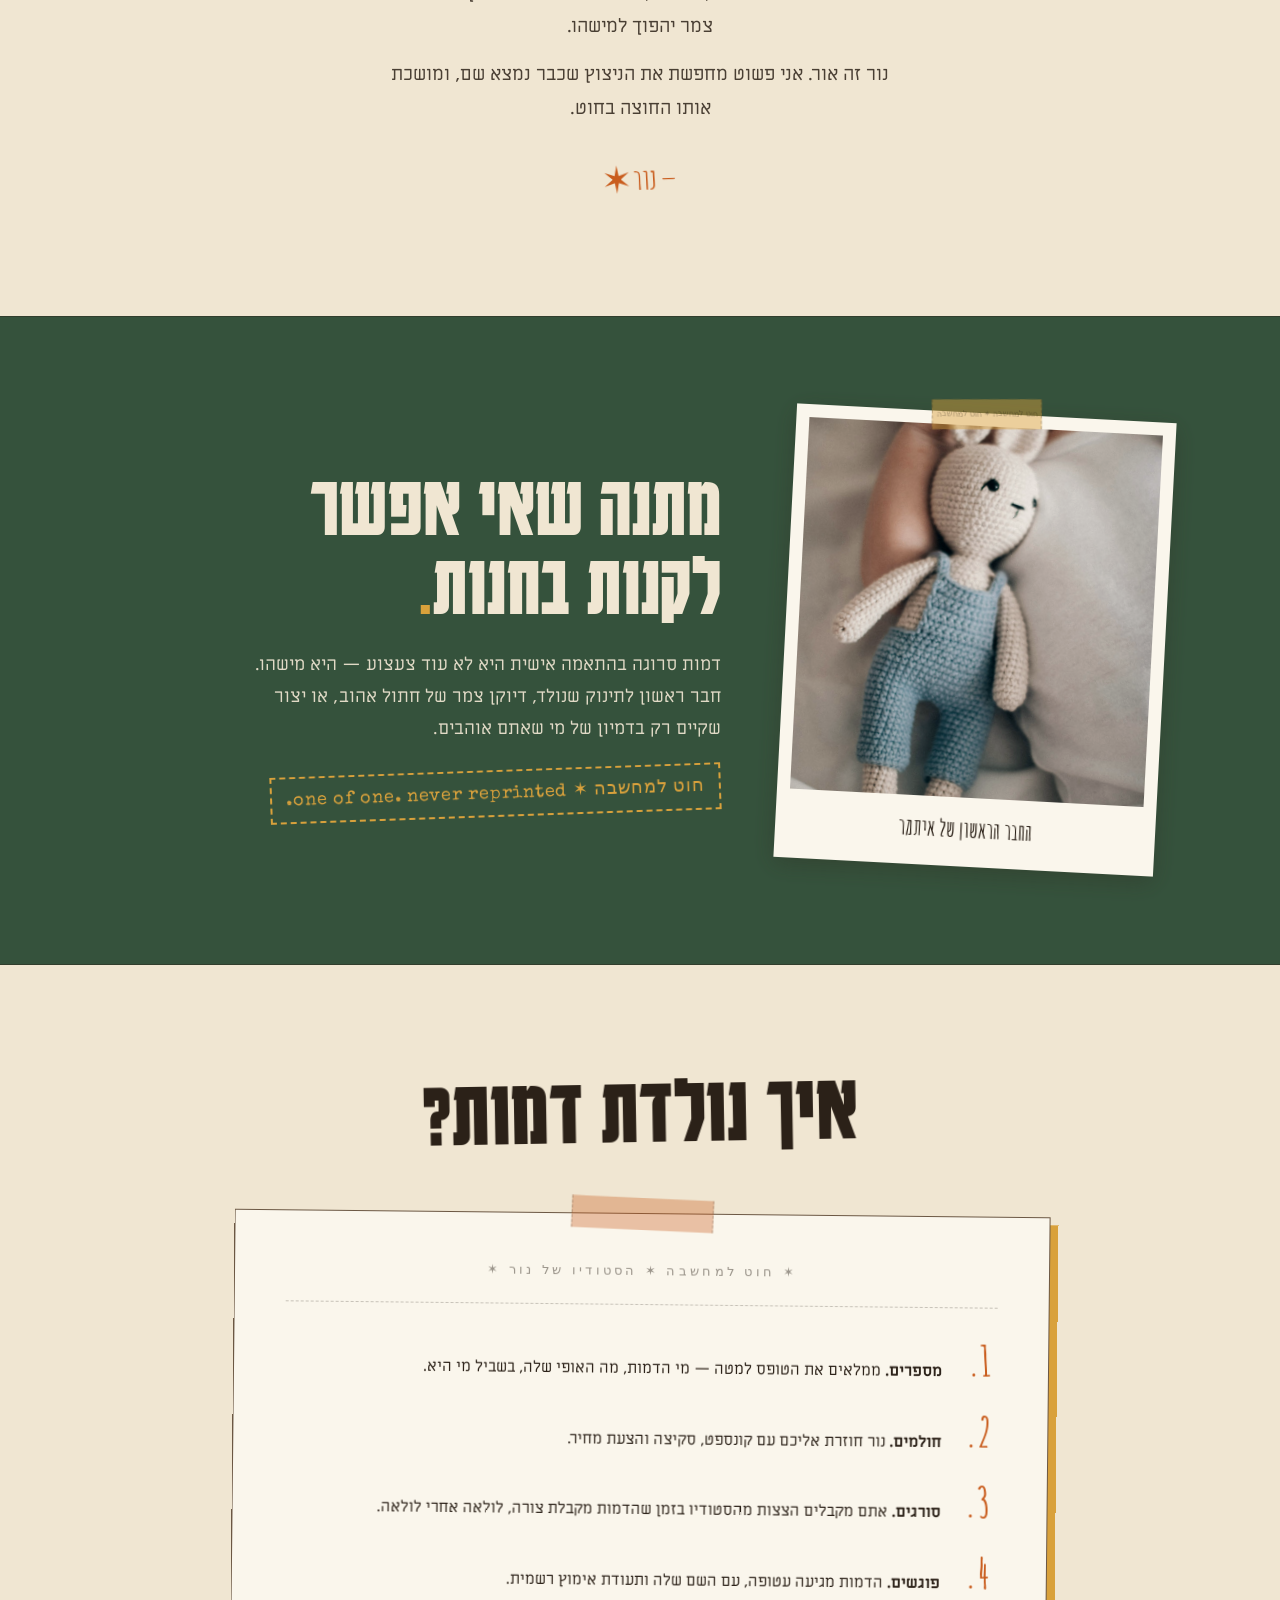
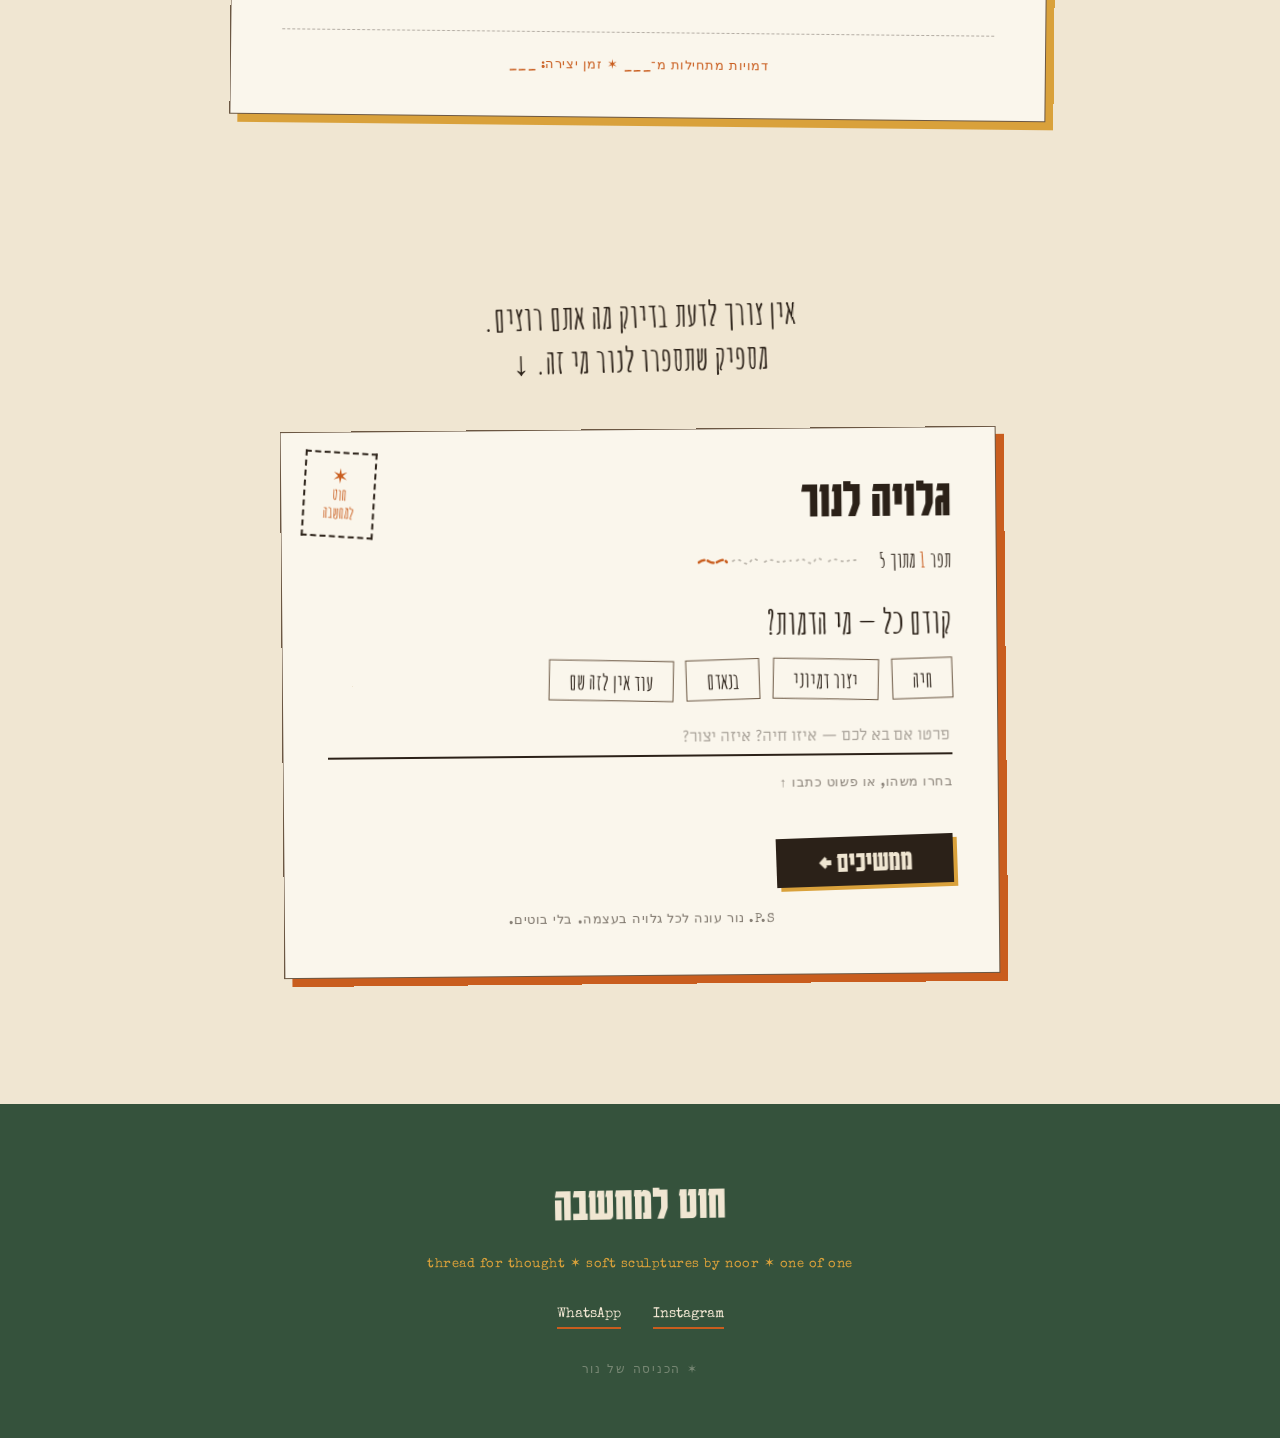
==== commit d9265b81: "חותמת גרסה (?v=2) לקבצים — מונע cache ישן בדפדפן" ====
--- a/index.html
+++ b/index.html
@@ -8,7 +8,7 @@
   <link rel="preconnect" href="https://fonts.googleapis.com">
   <link rel="preconnect" href="https://fonts.gstatic.com" crossorigin>
   <link href="https://fonts.googleapis.com/css2?family=Karantina:wght@300;400;700&family=Amatic+SC:wght@400;700&family=Miriam+Libre:wght@400;700&family=Special+Elite&display=swap" rel="stylesheet">
-  <link rel="stylesheet" href="assets/css/style.css">
+  <link rel="stylesheet" href="assets/css/style.css?v=2">
 </head>
 <body>
   <div class="grain" aria-hidden="true"></div>
@@ -274,7 +274,7 @@
     </div>
   </div>
 
-  <script src="assets/data/content.js"></script>
-  <script src="assets/js/main.js"></script>
+  <script src="assets/data/content.js?v=2"></script>
+  <script src="assets/js/main.js?v=2"></script>
 </body>
 </html>
--- a/assets/css/style.css
+++ b/assets/css/style.css
@@ -195,9 +195,9 @@
 .hero {
   position: relative;
   padding: 4rem max(2rem, calc((100vw - 1200px) / 2 + 2rem)) 7rem;
-  /* dusk in the studio: warm glow top-right, deep green in the corners */
+  /* one bottle green for all dark blocks; a soft glow, same hue */
   background:
-    radial-gradient(ellipse 90% 70% at 75% 20%, #46604c 0%, var(--night) 60%, var(--night-deep) 100%);
+    radial-gradient(ellipse 120% 80% at 50% 15%, #3f6249 0%, var(--green) 70%);
   color: var(--paper);
 }
 .hero__title {
@@ -981,7 +981,7 @@
 /* ---------- footer ---------- */
 
 .footer {
-  background: var(--night-deep);
+  background: var(--green);
   color: var(--paper);
   text-align: center;
   padding: 3.5rem 2rem;
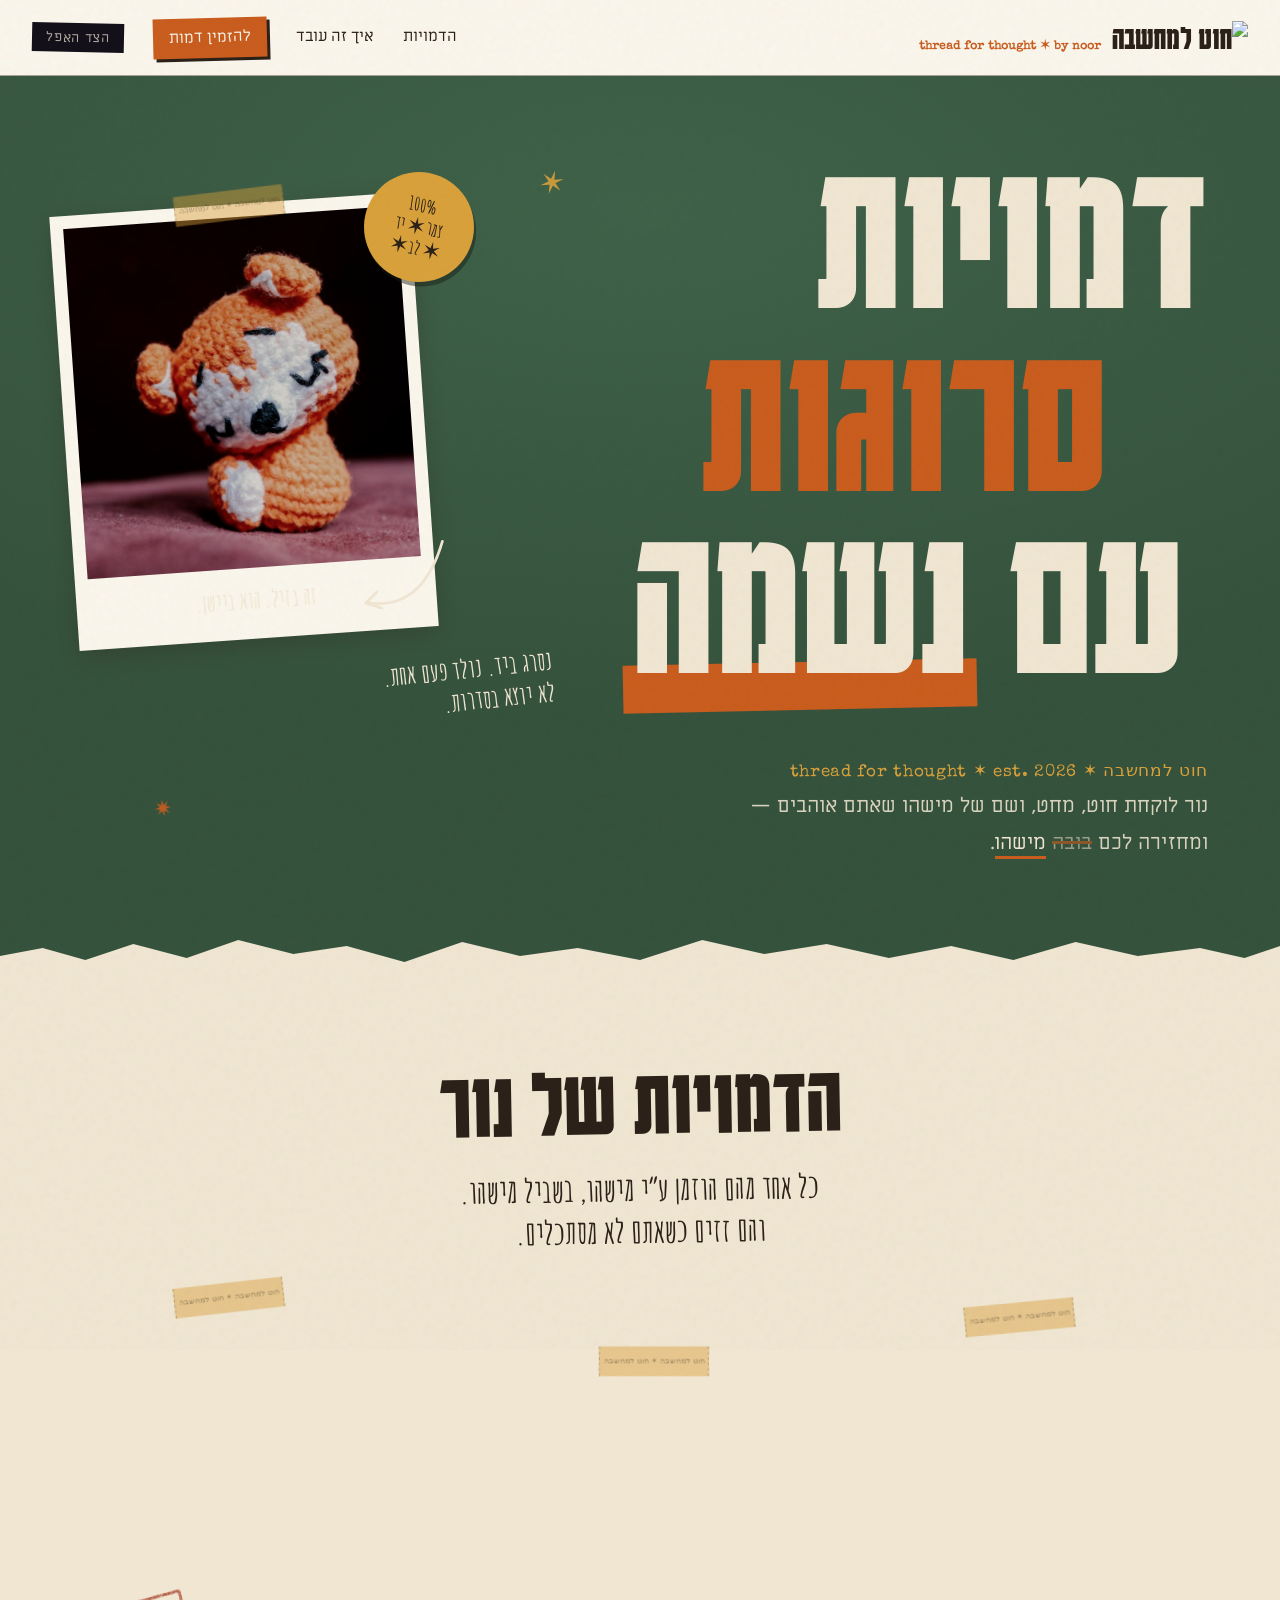
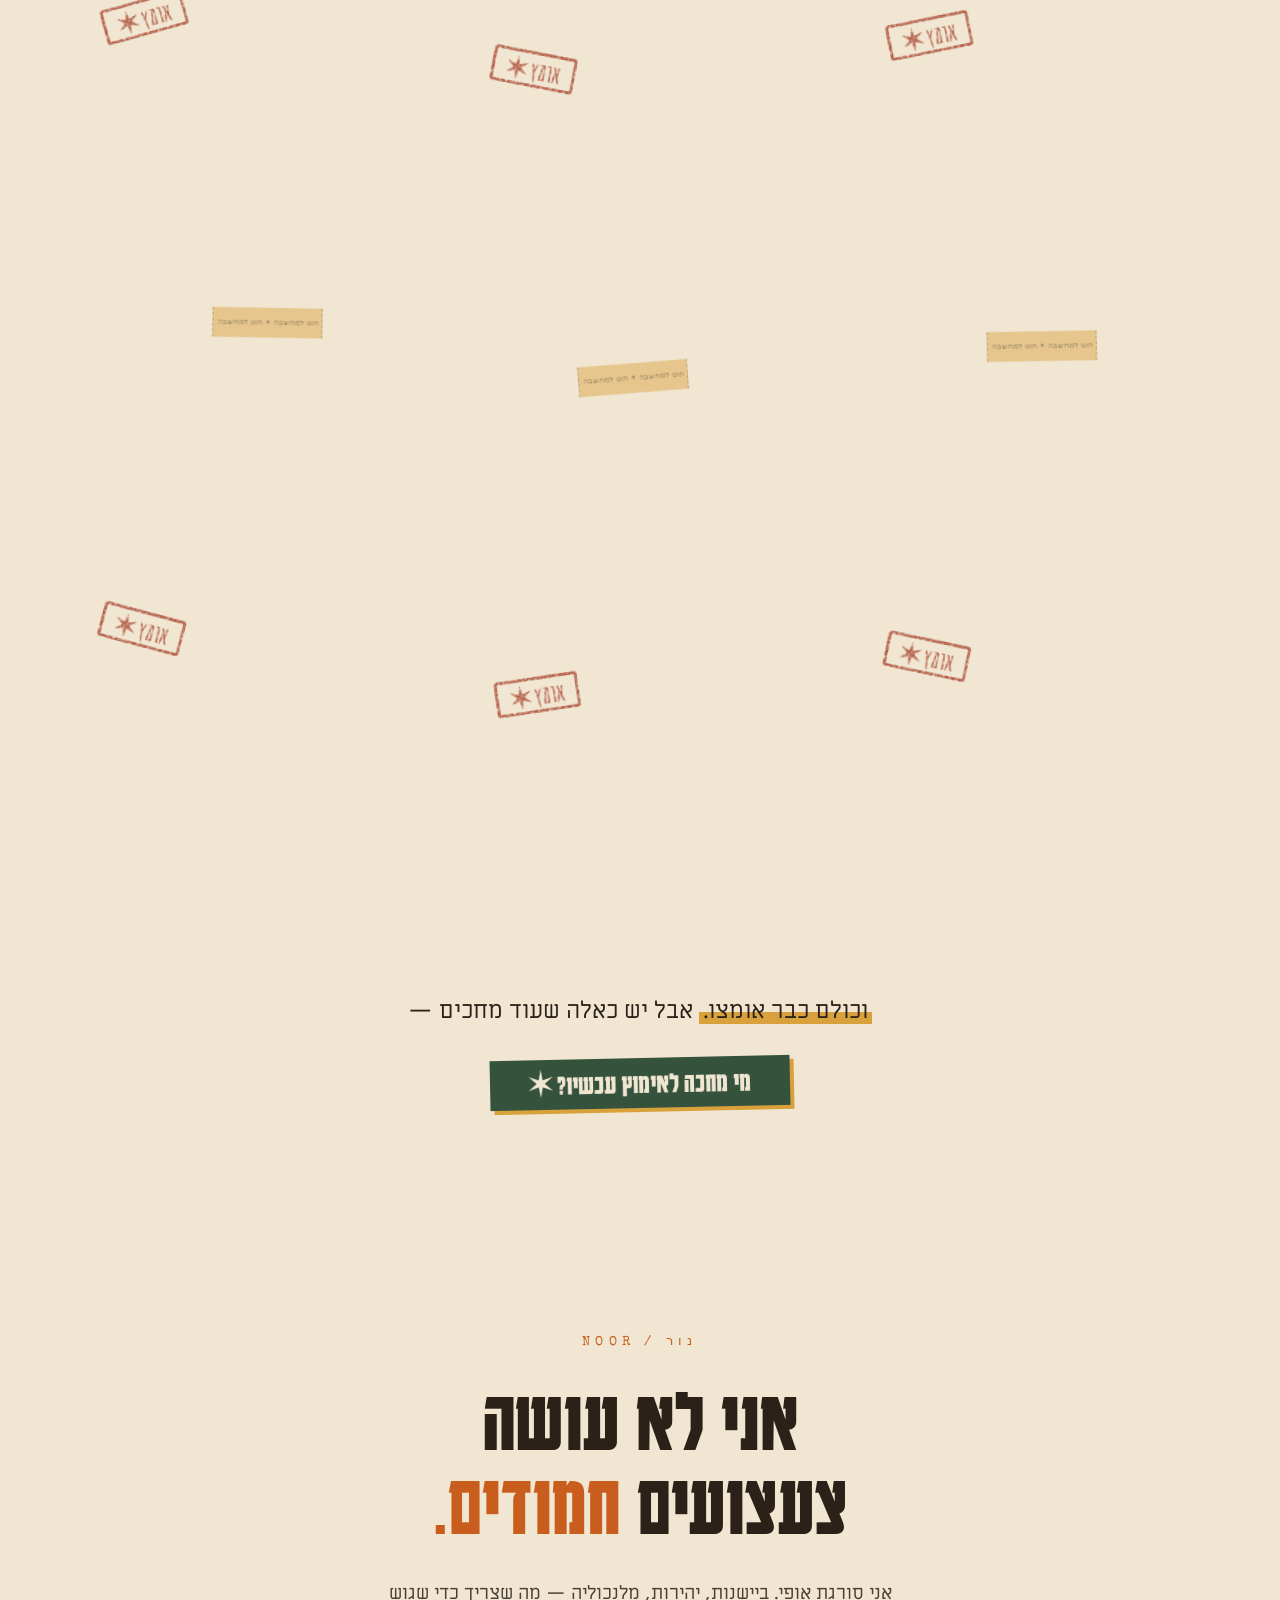
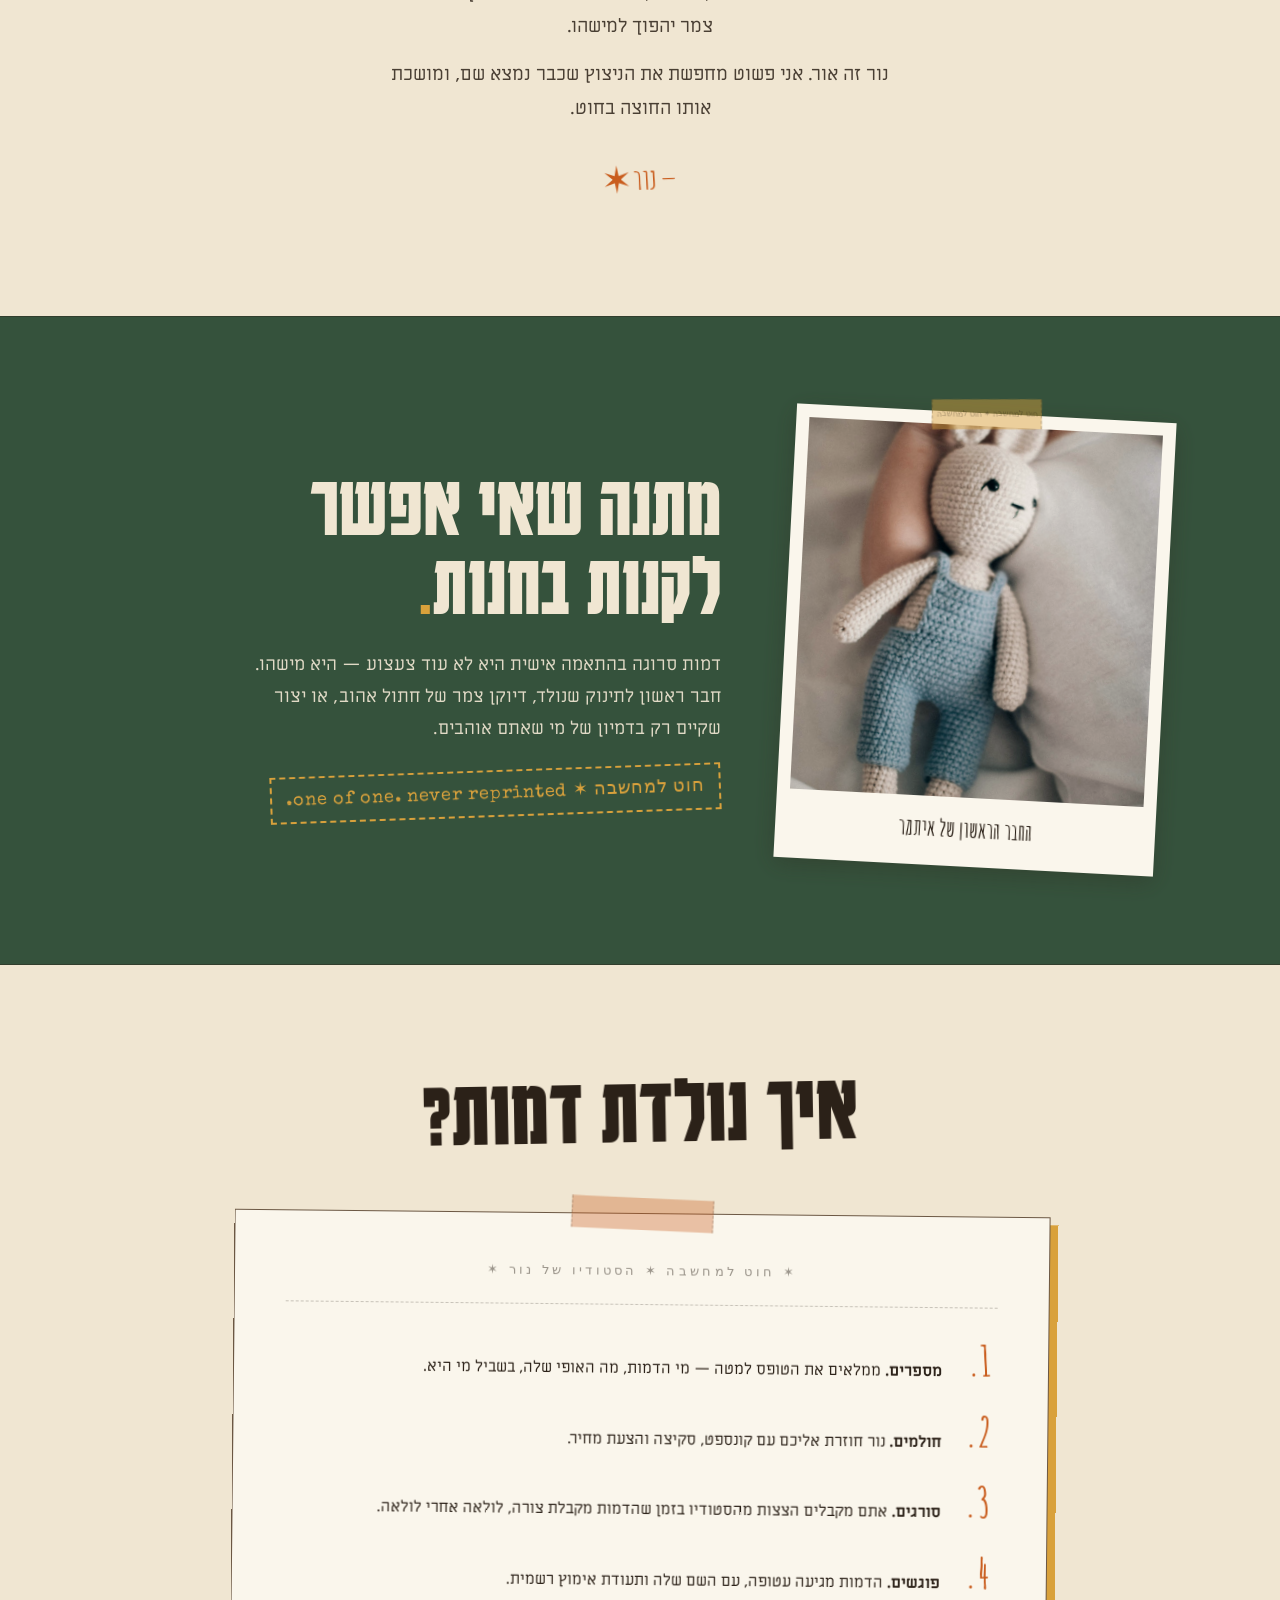
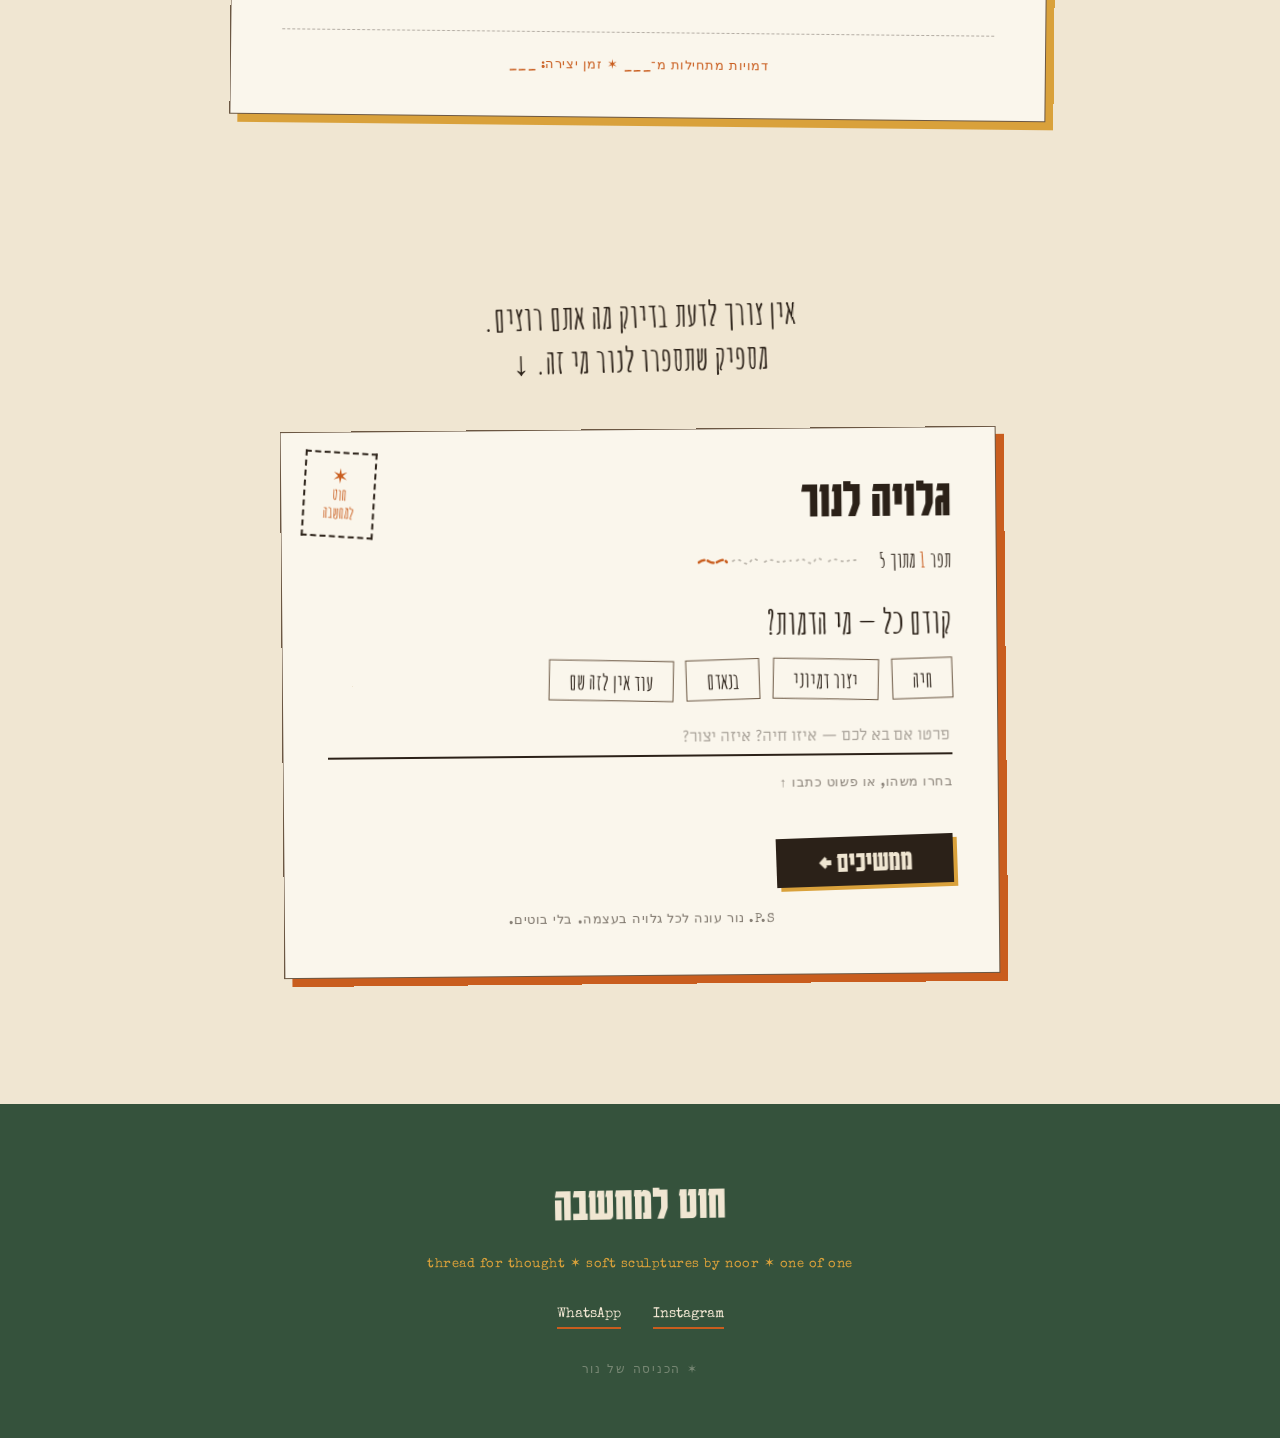
==== commit 67d51ee6: "Update index.html" ====
--- a/index.html
+++ b/index.html
@@ -16,11 +16,7 @@
   <!-- ================= NAV ================= -->
   <header class="nav">
     <a class="nav__logo" href="#top">
-      <span class="nav__logo-he">חוט למחשבה
-        <svg class="nav__thread" viewBox="0 0 130 12" preserveAspectRatio="none" aria-hidden="true">
-          <path d="M2,6 Q10,1 18,6 T34,6 T50,6 T66,6 T82,6 T98,6 T114,6 Q121,9 127,4" fill="none"/>
-        </svg>
-      </span>
+      <img class="nav__logo-img" src="assets/img/logo.png?v=1" alt="חוט למחשבה">
       <span class="nav__logo-en">thread for thought ✶ by noor</span>
     </a>
     <nav class="nav__links">
--- a/assets/css/style.css
+++ b/assets/css/style.css
@@ -1076,3 +1076,18 @@
   .postcard__row { grid-template-columns: 1fr; }
   .postcard__title { margin-inline-start: 4.5rem; font-size: 2.6rem; }
 }
+
+/* very narrow phones (iPhone SE etc.) — keep the nav on one tidy row */
+@media (max-width: 400px) {
+  .nav { padding: 0.7rem 0.7rem; gap: 0.5rem; }
+  .nav__logo { font-size: 1.3rem; gap: 0.3rem; white-space: nowrap; }
+  .nav__links { gap: 0.55rem; }
+  .nav__links a { font-size: 0.74rem; }
+  .nav__cta { padding: 0.22rem 0.55rem; }
+  .nav__darkside { font-size: 0.74rem; padding: 0.28rem 0.55rem; }
+}
+
+/* tiniest screens — drop the section-jump links (page is one scroll anyway) */
+@media (max-width: 345px) {
+  .nav__links a:not(.nav__cta) { display: none; }
+}
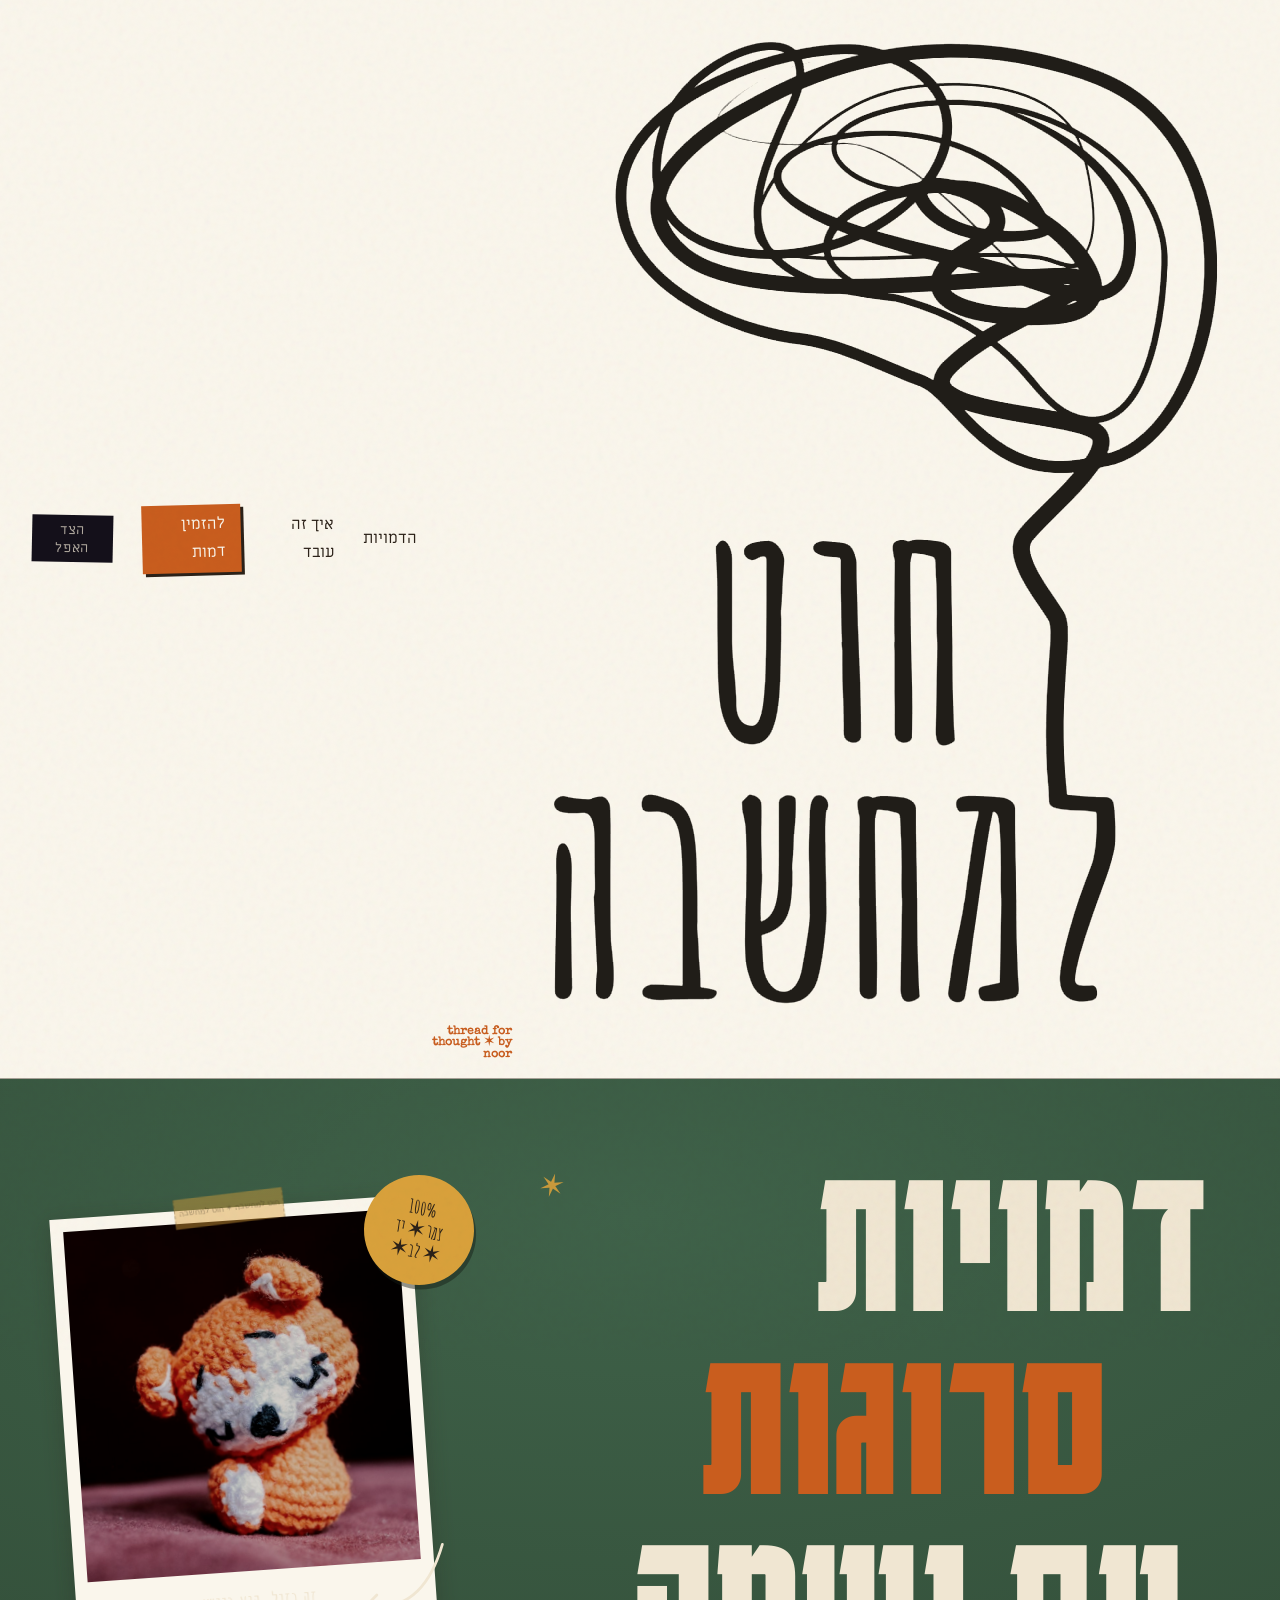
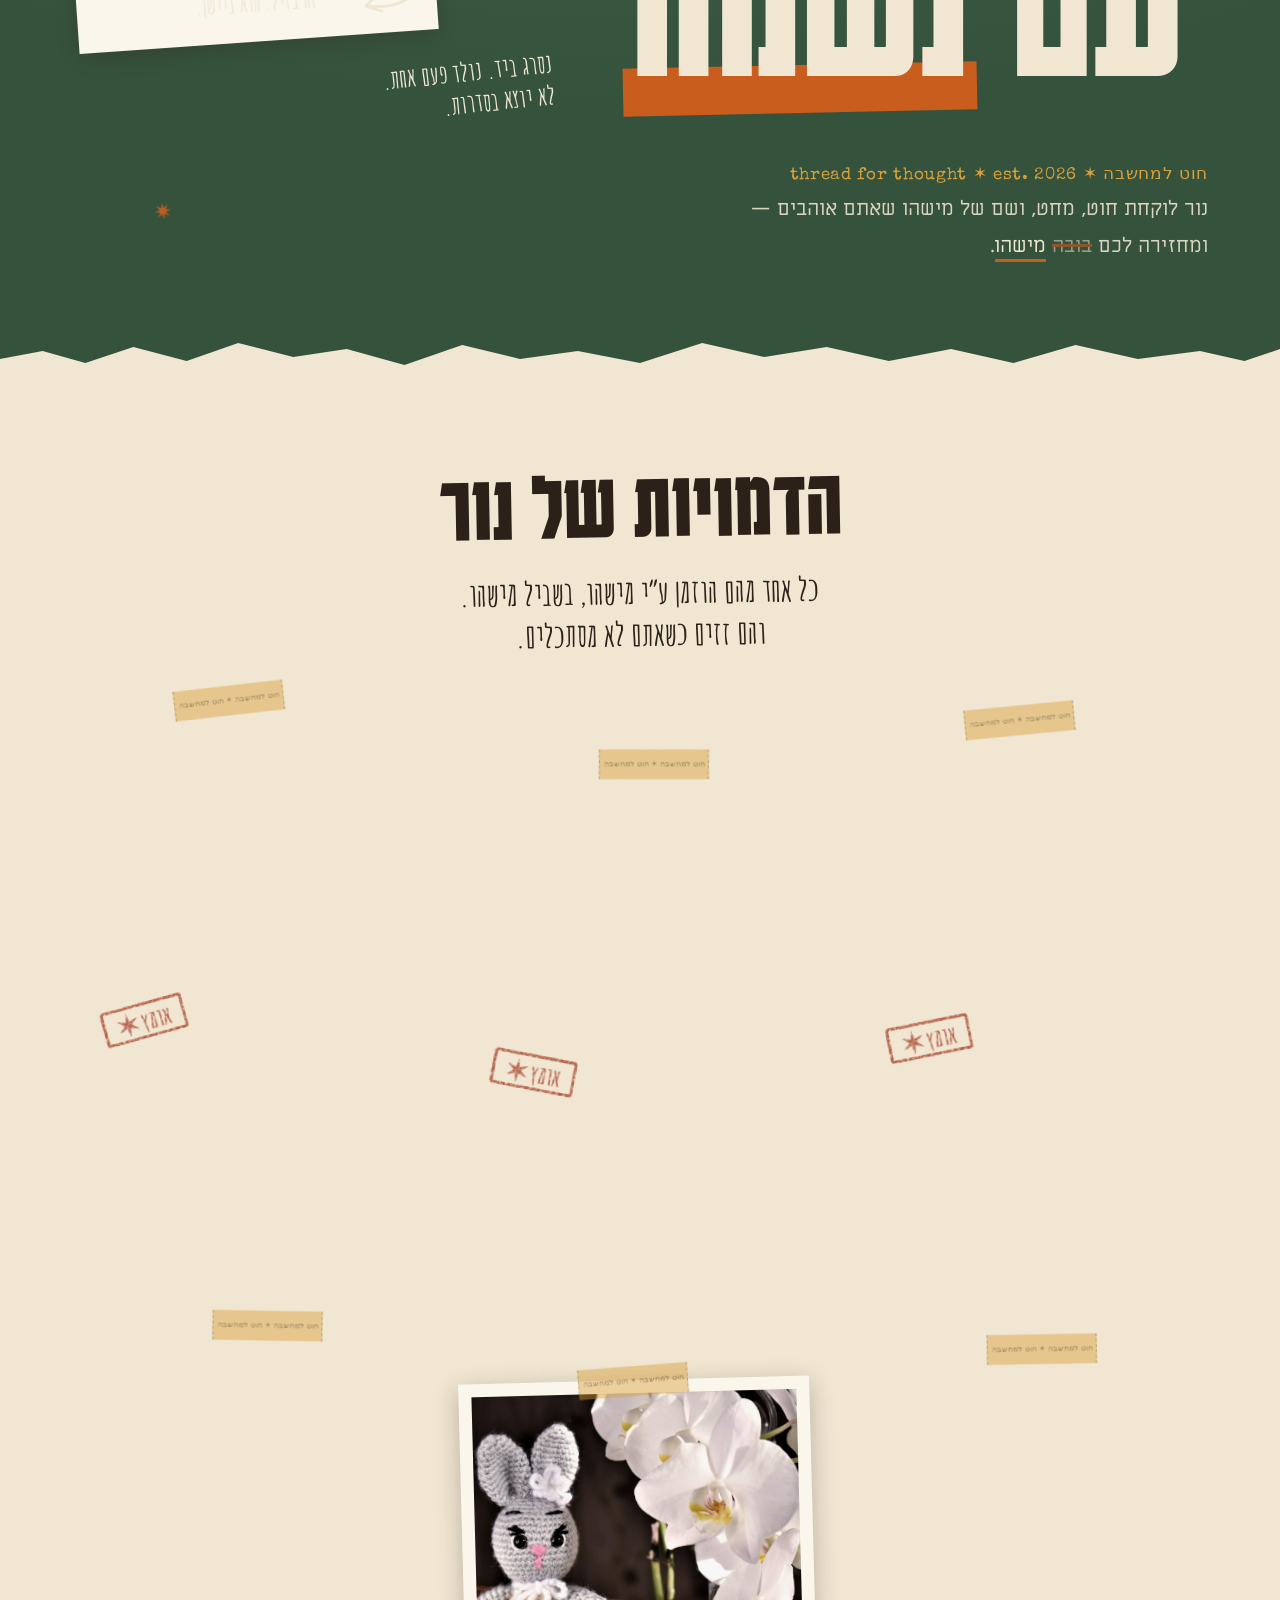
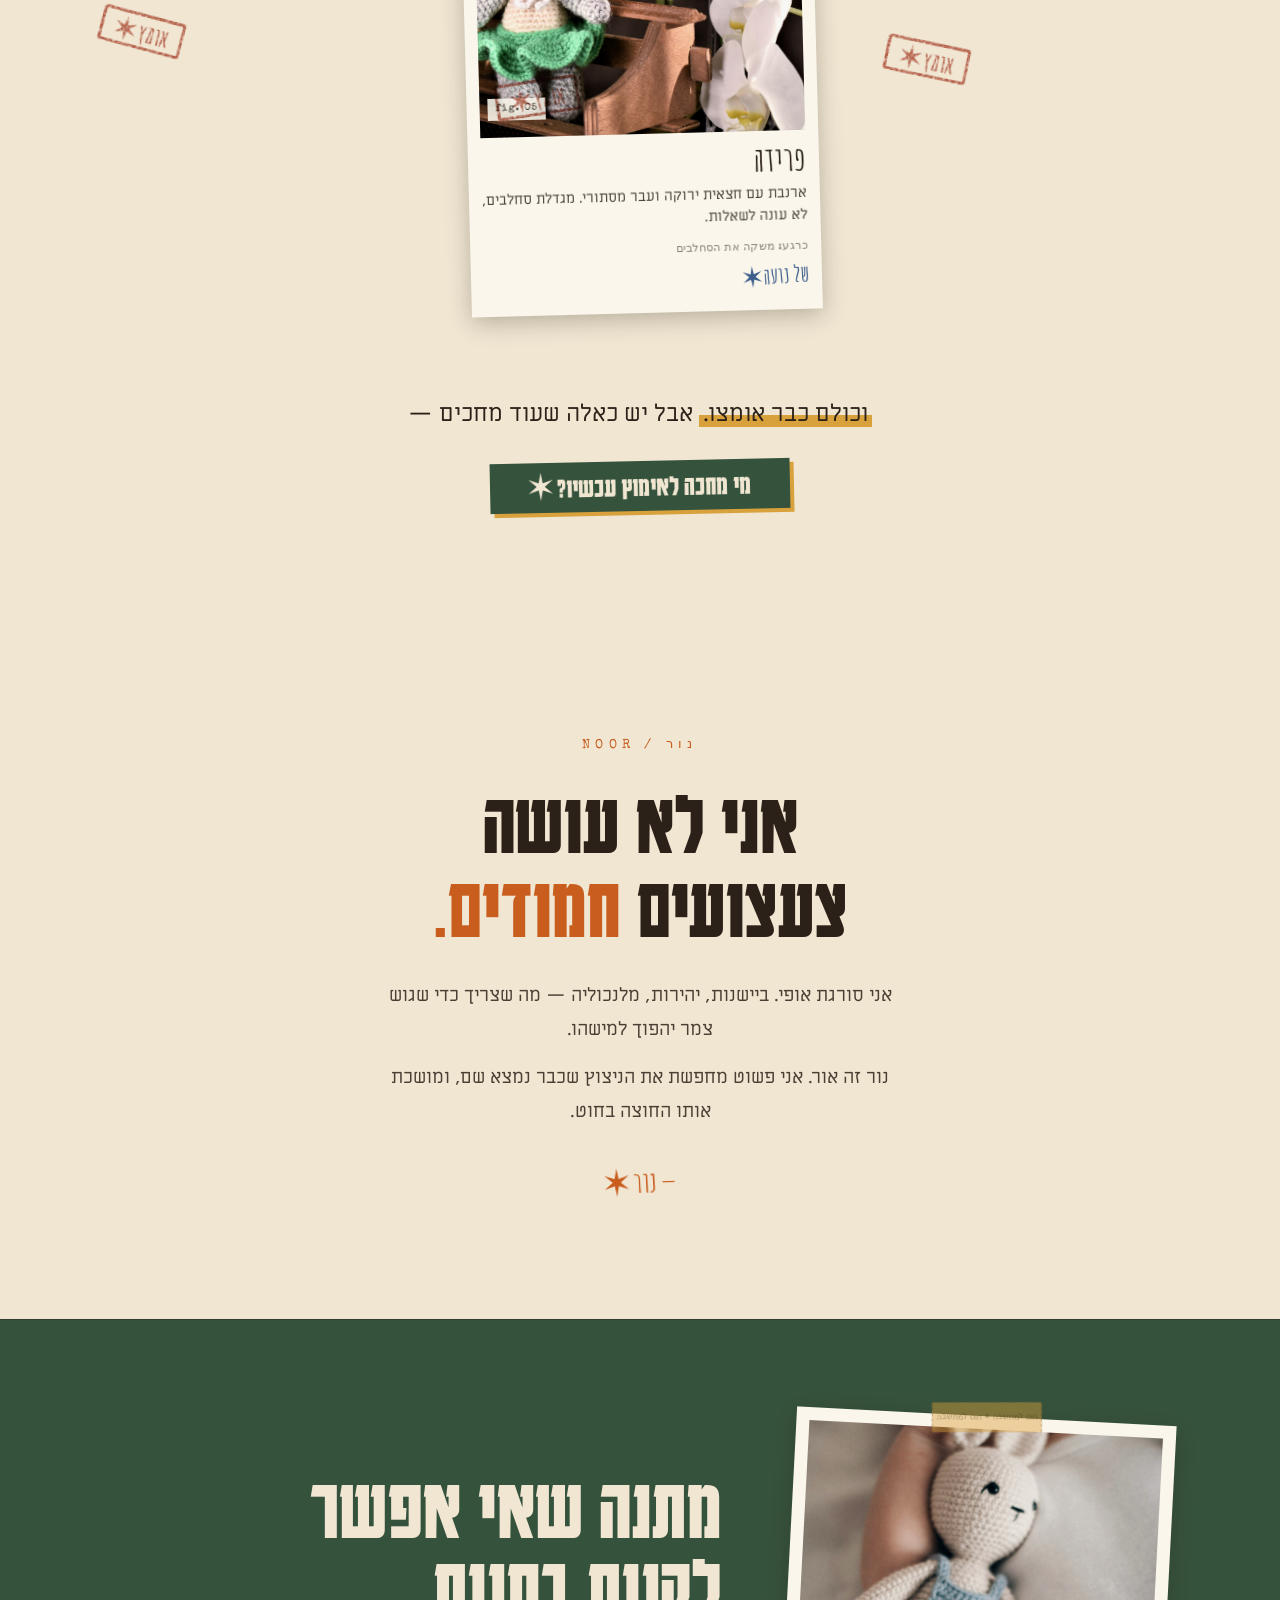
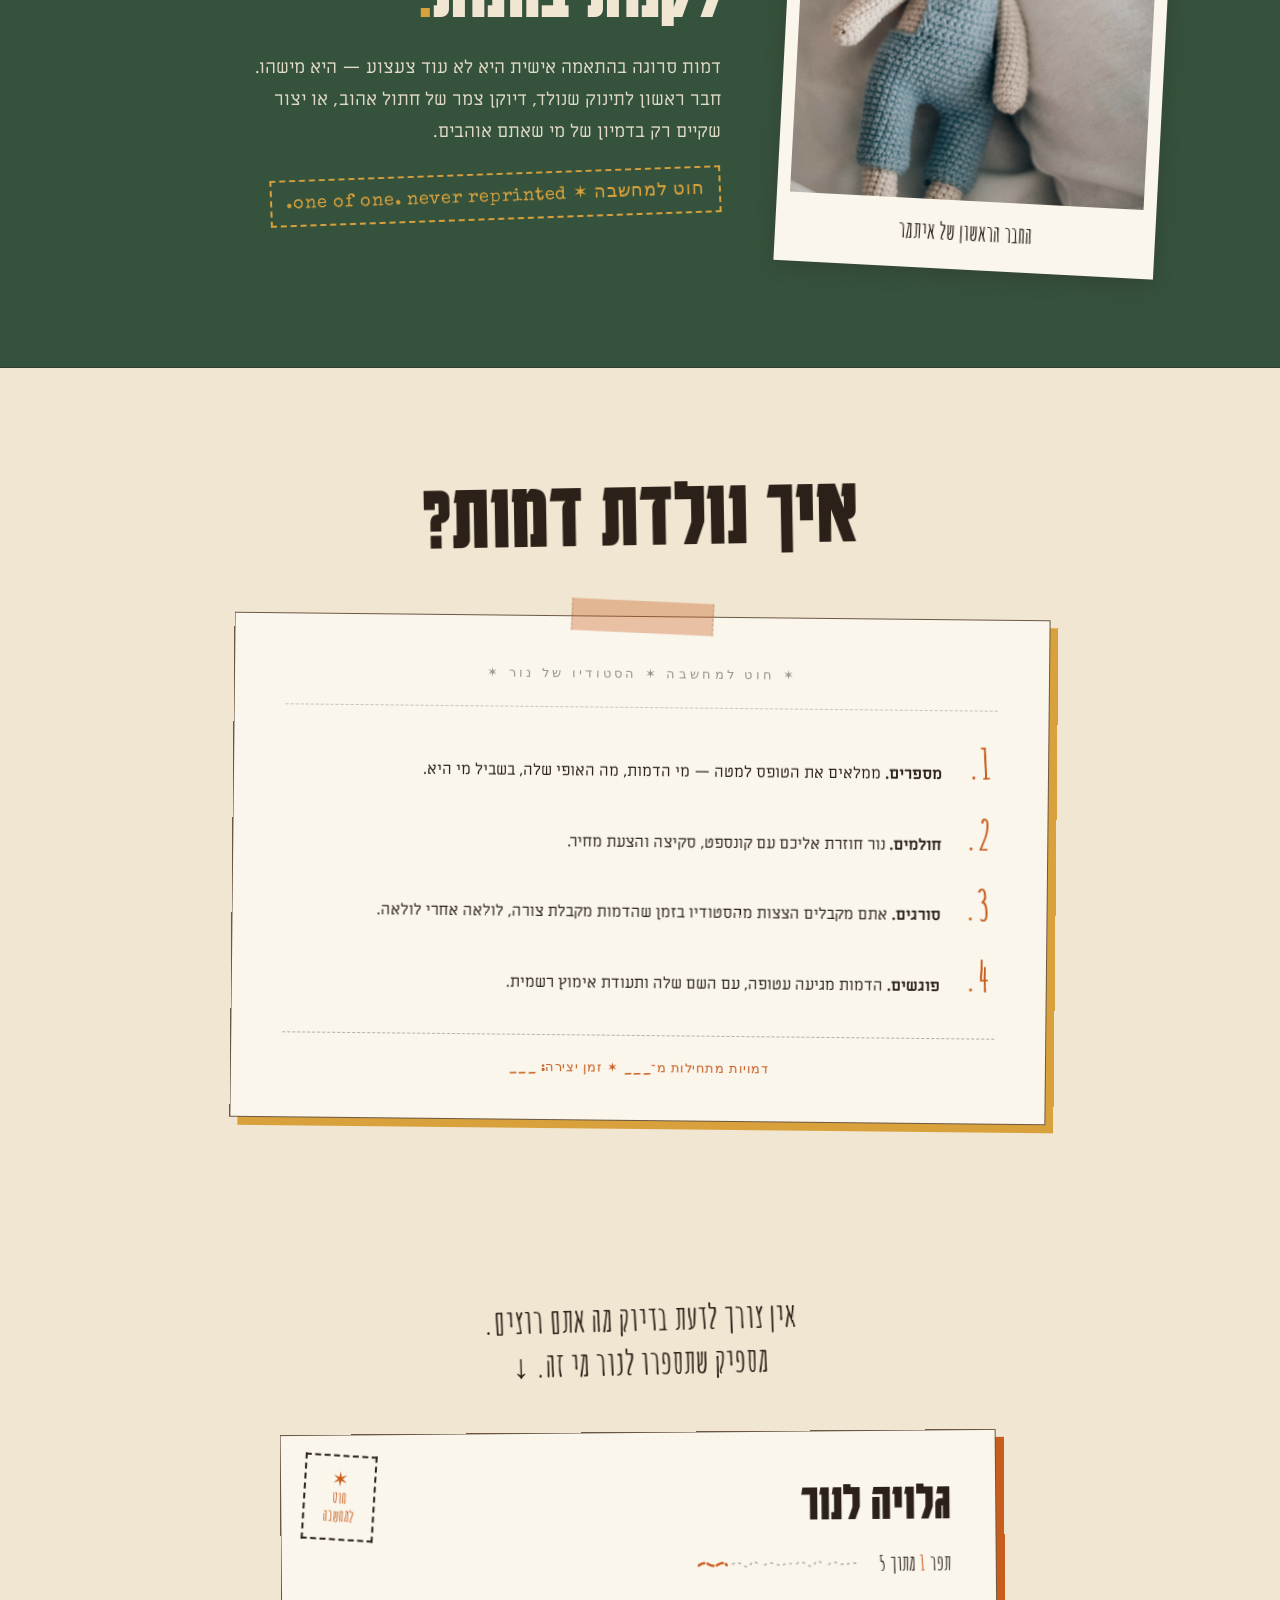
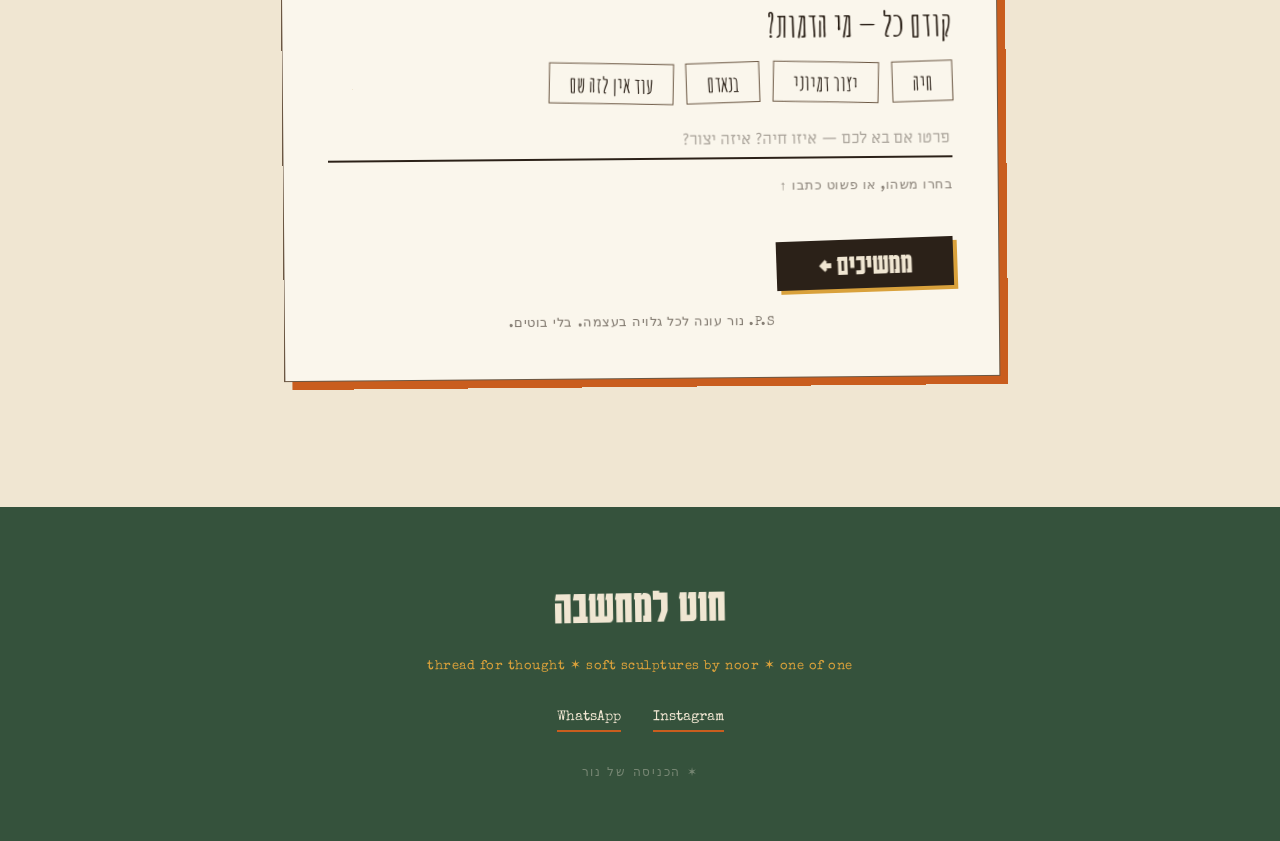
==== commit 44606722: "Update index.html" ====
--- a/index.html
+++ b/index.html
@@ -8,7 +8,7 @@
   <link rel="preconnect" href="https://fonts.googleapis.com">
   <link rel="preconnect" href="https://fonts.gstatic.com" crossorigin>
   <link href="https://fonts.googleapis.com/css2?family=Karantina:wght@300;400;700&family=Amatic+SC:wght@400;700&family=Miriam+Libre:wght@400;700&family=Special+Elite&display=swap" rel="stylesheet">
-  <link rel="stylesheet" href="assets/css/style.css?v=2">
+  <link rel="stylesheet" href="assets/css/style.css?v=3">
 </head>
 <body>
   <div class="grain" aria-hidden="true"></div>
@@ -16,7 +16,7 @@
   <!-- ================= NAV ================= -->
   <header class="nav">
     <a class="nav__logo" href="#top">
-      <img class="nav__logo-img" src="assets/img/logo.png?v=1" alt="חוט למחשבה">
+      <img class="nav__logo-img" src="assets/img/logo.png?v=3" alt="חוט למחשבה">
       <span class="nav__logo-en">thread for thought ✶ by noor</span>
     </a>
     <nav class="nav__links">
@@ -270,7 +270,7 @@
     </div>
   </div>
 
-  <script src="assets/data/content.js?v=2"></script>
-  <script src="assets/js/main.js?v=2"></script>
+  <script src="assets/data/content.js?v=3"></script>
+  <script src="assets/js/main.js?v=3"></script>
 </body>
 </html>
